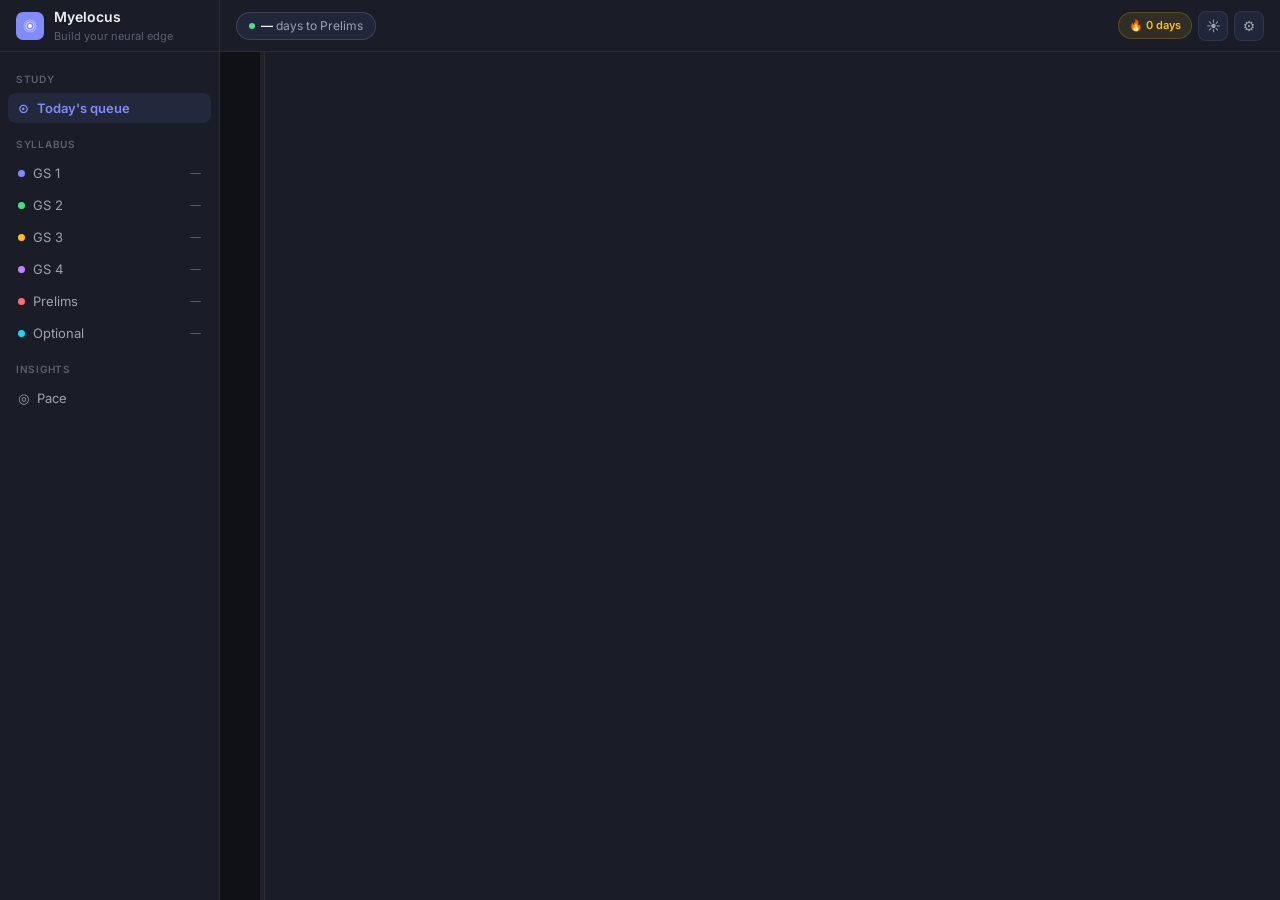
==== index.html @ 04a68c87 "6th fix" ====
<!DOCTYPE html>
<html lang="en" data-theme="dark" data-palette="cool">
<head>
<meta charset="UTF-8">
<meta name="viewport" content="width=device-width, initial-scale=1.0">
<meta name="theme-color" content="#0f1117">
<meta name="apple-mobile-web-app-capable" content="yes">
<meta name="apple-mobile-web-app-title" content="Myelocus">
<title>Myelocus</title>
<link rel="manifest" href="manifest.json">
<link rel="stylesheet" href="styles.css">
</head>
<body>
<div class="shell">

  <!-- HEADER -->
  <header class="header">
    <div class="logo">
      <div class="logo-mark">
        <svg viewBox="0 0 14 14" fill="none" xmlns="http://www.w3.org/2000/svg">
          <circle cx="7" cy="7" r="6" stroke="white" stroke-width="1.2" opacity=".3"/>
          <circle cx="7" cy="7" r="4" stroke="white" stroke-width="1.2" opacity=".6"/>
          <circle cx="7" cy="7" r="2" fill="white"/>
        </svg>
      </div>
      <div>
        <div class="logo-text">Myelocus</div>
        <div class="logo-sub">Build your neural edge</div>
      </div>
    </div>
    <div class="header-center">
      <div class="countdown-chip">
        <div class="pace-dot on-track" id="pace-dot"></div>
        <span id="cdown-text"><strong>—</strong> days to Prelims</span>
      </div>
    </div>
    <div class="header-right">
      <div class="streak-chip" id="streak-chip">🔥 0 days</div>
      <button class="hbtn" onclick="UI.toggleTheme()" id="theme-icon" title="Toggle theme">☀</button>
      <button class="hbtn" onclick="UI.go('settings')" title="Settings">⚙</button>
    </div>
  </header>

  <!-- SIDEBAR -->
  <nav class="sidebar">
    <div class="nav-section">Study</div>
    <button class="nav-item active" id="nav-today" onclick="UI.go('today')">
      <span>⊙</span> Today's queue
      <span class="nav-badge" id="nav-due-badge" style="display:none"></span>
    </button>

    <div class="nav-section">Syllabus</div>
    <button class="nav-item" id="nav-gs1" onclick="UI.goPaper('gs1')">
      <span class="nav-dot" style="background:#818cf8"></span>GS 1<span class="nav-pct" id="np-gs1">—</span>
    </button>
    <button class="nav-item" id="nav-gs2" onclick="UI.goPaper('gs2')">
      <span class="nav-dot" style="background:#4ade80"></span>GS 2<span class="nav-pct" id="np-gs2">—</span>
    </button>
    <button class="nav-item" id="nav-gs3" onclick="UI.goPaper('gs3')">
      <span class="nav-dot" style="background:#fbbf24"></span>GS 3<span class="nav-pct" id="np-gs3">—</span>
    </button>
    <button class="nav-item" id="nav-gs4" onclick="UI.goPaper('gs4')">
      <span class="nav-dot" style="background:#c084fc"></span>GS 4<span class="nav-pct" id="np-gs4">—</span>
    </button>
    <button class="nav-item" id="nav-prelims" onclick="UI.goPaper('prelims')">
      <span class="nav-dot" style="background:#f87171"></span>Prelims<span class="nav-pct" id="np-prelims">—</span>
    </button>
    <button class="nav-item" id="nav-optional" onclick="UI.goPaper('optional')">
      <span class="nav-dot" style="background:#22d3ee"></span>Optional<span class="nav-pct" id="np-optional">—</span>
    </button>

    <div class="nav-section">Insights</div>
    <button class="nav-item" id="nav-pace" onclick="UI.go('pace')">
      <span>◎</span> Pace
    </button>
  </nav>

  <!-- MAIN — split pane for today + syllabus -->
  <div class="main-area" id="main-area">
    <!-- LEFT PANE -->
    <div class="left-pane" id="left-pane">
      <!-- Today -->
      <div class="page active" id="page-today">
        <div id="today-left"></div>
      </div>
      <!-- Syllabus -->
      <div class="page" id="page-syllabus">
        <div id="syllabus-left"></div>
      </div>
    </div>

    <!-- DIVIDER -->
    <div class="divider" id="divider"></div>

    <!-- RIGHT PANE -->
    <div class="right-pane" id="right-pane">
      <!-- Today right side -->
      <div class="page active" id="rpane-today">
        <div id="today-right"></div>
      </div>
      <!-- Chunk detail -->
      <div class="page" id="rpane-syllabus">
        <div id="chunk-detail"></div>
      </div>
    </div>
  </div>

  <!-- PACE — full width -->
  <div class="page-full" id="page-pace">
    <div id="c-pace"></div>
  </div>

  <!-- SETTINGS — full width -->
  <div class="page-full" id="page-settings">
    <div id="c-settings"></div>
  </div>

</div><!-- .shell -->

<!-- Mobile bottom nav -->
<nav class="bnav">
  <button class="bni active" id="bnav-today" onclick="UI.go('today')"><span class="bnic">⊙</span><span>Today</span></button>
  <button class="bni" id="bnav-syllabus" onclick="UI.goPaper('gs1')"><span class="bnic">⊞</span><span>Syllabus</span></button>
  <button class="bni" id="bnav-pace" onclick="UI.go('pace')"><span class="bnic">◎</span><span>Pace</span></button>
  <button class="bni" id="bnav-settings" onclick="UI.go('settings')"><span class="bnic">⚙</span><span>Settings</span></button>
</nav>

<div class="toast" id="toast"></div>

<script src="syllabus.js"></script>
<script src="engine.js"></script>
<script>

// ── UI CONTROLLER ─────────────────────────────────────────────────────────────
const UI = {
  currentPage: 'today',
  currentPaper: 'gs1',
  currentYear: 2027,
  selectedChunkId: null,
  expanded: {}, // tracks open subjects and bullets
  panelSplit: 55,

  init() {
    DB.load();
    this.currentYear = DB.settings.targetYear || 2027;
    this.applyTheme();
    this.initSplitPane();
    if (!Queue.restore()) Queue.build(DB.settings.dailyTarget || 6);
    this.updateHeader();
    this.updateNavPcts();
    this.renderToday();
    if ('serviceWorker' in navigator) navigator.serviceWorker.register('sw.js').catch(()=>{});
  },

  applyTheme() {
    const th = DB.settings.theme || 'dark';
    const pa = DB.settings.palette || 'cool';
    document.documentElement.setAttribute('data-theme', th);
    document.documentElement.setAttribute('data-palette', pa);
    document.getElementById('theme-icon').textContent = th === 'dark' ? '☀' : '☾';
  },

  // ── SPLIT PANE ──────────────────────────────────────────────────────────────
  initSplitPane() {
    const saved = localStorage.getItem('myelocus_split');
    this.panelSplit = saved ? parseFloat(saved) : 55;
    this.applySplit();
    const divider = document.getElementById('divider');
    if (!divider) return;
    let dragging = false, startX = 0;
    divider.addEventListener('mousedown', e => {
      dragging = true; startX = e.clientX;
      divider.classList.add('dragging');
      document.body.style.cursor = 'col-resize';
      document.body.style.userSelect = 'none';
    });
    document.addEventListener('mousemove', e => {
      if (!dragging) return;
      const ma = document.getElementById('main-area');
      if (!ma) return;
      const rect = ma.getBoundingClientRect();
      this.panelSplit = Math.max(25, Math.min(75, ((e.clientX - rect.left) / rect.width) * 100));
      this.applySplit();
    });
    document.addEventListener('mouseup', () => {
      if (!dragging) return;
      dragging = false;
      divider.classList.remove('dragging');
      document.body.style.cursor = '';
      document.body.style.userSelect = '';
      localStorage.setItem('myelocus_split', this.panelSplit);
    });
  },

  applySplit() {
    const lp = document.getElementById('left-pane');
    if (lp) lp.style.width = this.panelSplit + '%';
  },

  // ── NAVIGATION ──────────────────────────────────────────────────────────────
  go(page) {
    // Hide all
    document.querySelectorAll('.page,.page-full').forEach(p => p.classList.remove('active'));
    document.querySelectorAll('.nav-item,.bni').forEach(n => n.classList.remove('active'));
    const ma = document.getElementById('main-area');

    if (page === 'pace' || page === 'settings') {
      if (ma) ma.style.display = 'none';
      document.getElementById(`page-${page}`)?.classList.add('active');
    } else {
      if (ma) ma.style.display = 'flex';
      document.getElementById(`page-${page}`)?.classList.add('active');
      document.getElementById(`rpane-${page}`)?.classList.add('active');
    }

    document.getElementById(`nav-${page}`)?.classList.add('active');
    document.getElementById(`bnav-${page}`)?.classList.add('active');
    this.currentPage = page;

    if (page === 'today') this.renderToday();
    else if (page === 'pace') this.renderPace();
    else if (page === 'settings') this.renderSettings();
  },

  goPaper(paperId) {
    this.currentPaper = paperId;
    this.selectedChunkId = null;
    document.querySelectorAll('.page,.page-full').forEach(p => p.classList.remove('active'));
    document.querySelectorAll('.nav-item,.bni').forEach(n => n.classList.remove('active'));
    const ma = document.getElementById('main-area');
    if (ma) ma.style.display = 'flex';
    document.getElementById('page-syllabus')?.classList.add('active');
    document.getElementById('rpane-syllabus')?.classList.add('active');
    document.getElementById(`nav-${paperId}`)?.classList.add('active');
    document.getElementById('bnav-syllabus')?.classList.add('active');
    this.currentPage = 'syllabus';
    this.renderSyllabus();
    this.renderChunkDetail(null);
  },

  updateHeader() {
    const year = this.currentYear;
    const pace = Plan.pace(year);
    const streak = DB.settings.streak || 0;
    document.getElementById('cdown-text').innerHTML = `<strong>${pace.days}</strong> days to Prelims ${year}`;
    document.getElementById('pace-dot').className = `pace-dot ${pace.status}`;
    document.getElementById('streak-chip').textContent = `🔥 ${streak} day${streak !== 1 ? 's' : ''}`;
    const stats = Analytics.globalStats();
    const badge = document.getElementById('nav-due-badge');
    if (badge) { badge.textContent = stats.due; badge.style.display = stats.due > 0 ? '' : 'none'; }
  },

  updateNavPcts() {
    PAPER_ORDER.forEach(p => {
      const el = document.getElementById(`np-${p}`);
      if (!el) return;
      const stats = Analytics.paperStats(p);
      el.textContent = stats.total > 0 ? stats.cov + '%' : '—';
    });
  },

  toggleTheme() {
    DB.settings.theme = DB.settings.theme === 'dark' ? 'light' : 'dark';
    DB.save(); this.applyTheme();
  },

  toast(msg) {
    const t = document.getElementById('toast');
    t.textContent = msg; t.classList.add('show');
    setTimeout(() => t.classList.remove('show'), 2000);
  },

  // ── TODAY ────────────────────────────────────────────────────────────────────
  renderToday() {
    const target = DB.settings.dailyTarget || 6;
    const total = Queue.current.length;
    const done = Queue.doneCount();
    const pct = total > 0 ? Math.round(done / total * 100) : 0;
    const circ = 2 * Math.PI * 18;
    const offset = circ - (pct / 100) * circ;
    const phase = Plan.currentPhase(this.currentYear);
    const pace = Plan.pace(this.currentYear);
    const wd = Plan.weekDone();
    const stats = Analytics.globalStats();
    const SC = ['','#f87171','#fbbf24','#3b82f6','#4ade80'];
    const SL = ['','Again','Hard','Good','Easy'];

    let qH = '';
    if (total === 0) {
      const hasChunks = DB.getAllChunks().length > 0;
      qH = `<div style="text-align:center;padding:40px 20px;color:var(--text3)">
        <div style="font-size:28px;margin-bottom:10px">◎</div>
        <div class="t-section" style="margin-bottom:6px">${hasChunks ? 'No chunks due today' : 'Your syllabus is empty'}</div>
        <div class="t-meta">${hasChunks ? 'SRS schedule is clear. Browse the syllabus to study new chunks.' : 'Go to GS 1, GS 2, etc. in the sidebar and add your UPSC bullets and chunks.'}</div>
      </div>`;
    } else {
      if (done >= total) {
        qH += `<div class="done-scr">
          <div class="done-icon">◎</div>
          <div class="done-t">Session complete</div>
          <div class="done-s">All ${done} chunks done. The pathways strengthen.</div>
          <div class="done-stats">
            <div class="ds"><div class="dsv" style="color:var(--accent)">${done}</div><div class="dsl">Today</div></div>
            <div class="ds"><div class="dsv" style="color:var(--c-amber)">🔥${DB.settings.streak||0}</div><div class="dsl">Streak</div></div>
            <div class="ds"><div class="dsv" style="color:var(--c-green)">${stats.strong}</div><div class="dsl">Strong</div></div>
          </div>
          <button class="btn btn-ghost" onclick="Queue.build(${target});UI.renderToday();">Load more</button>
        </div>`;
      }

      Queue.current.forEach((item, idx) => {
        const st = Queue.cardStates[idx] || { done:false, score:null, open:false };
        const rec = DB.getRecord(item.chunk.id) || {};
        const isNew = SRS.isNew(DB.getRecord(item.chunk.id)) && !st.done;
        const paper = PAPERS[item.paperId];
        const g2c = SRS.gapClass(rec.gap2Remaining);
        const g3c = SRS.gapClass(rec.gap3Remaining);
        const bstyle = st.done ? 'done' : st.open ? 'open' : '';

        qH += `<div class="qcard ${bstyle}">
          <div class="qcard-head" onclick="UI.toggleCard(${idx})">
            <div class="qnum" style="${st.done?'background:var(--c-green-bg);color:var(--c-green)':st.open?'background:var(--accent-bg);color:var(--accent)':''}">${st.done?'✓':idx+1}</div>
            <div class="qchunk">${item.chunk.name}</div>
            <div class="gap-dots">
              <div class="gdot ${rec.gap1Done?'done':''}" title="First exposure"></div>
              <div class="gdot ${g2c}" title="PYQ seen"></div>
              <div class="gdot ${g3c}" title="PYQ attempted"></div>
            </div>
            <span class="qpaper-badge" style="background:${paper.color}20;color:${paper.color}">${paper.label}</span>
            ${st.done && st.score ? `<span class="qscore-badge" style="color:${SC[st.score]}">${SL[st.score]}</span>` : `<span class="qtype-badge">${isNew?'New':'Review'}</span>`}
            <span class="qarr">${st.open?'▴':'▾'}</span>
          </div>
          ${st.open ? `<div class="qbody">
            ${isNew ? `<div class="study-prompt">
              <div class="study-msg">First time seeing this chunk. Go study it — coaching notes, NCERT, or any source. Come back when done.</div>
              <button class="study-btn" onclick="UI.markStudied(${idx})">✓ Done — I have studied this</button>
              <div style="margin-top:10px;padding-top:10px;border-top:1px solid var(--border)">
                <div style="font-size:11px;color:var(--text3);margin-bottom:6px">Already studied this before? Set your existing progress:</div>
                <div style="display:flex;align-items:center;gap:6px;flex-wrap:wrap">
                  <select class="field" id="seed-conf-${idx}" style="flex:1;min-width:120px;padding:4px 8px;font-size:11px">
                    <option value="1">Again — very unclear</option>
                    <option value="2">Hard — partially clear</option>
                    <option value="3" selected>Good — mostly clear</option>
                    <option value="4">Easy — fully clear</option>
                  </select>
                  <button class="btn btn-ghost btn-sm" onclick="UI.seedFromQueue(${idx})">Seed existing</button>
                </div>
              </div>
            </div>` : `<div class="recall-section">
              <div class="recall-label">Attempt recall without notes — how well did you remember?</div>
              <div class="recall-btns">
                <button class="rbtn ag ${st.score===1?'sel':''}" onclick="UI.rateCard(${idx},1)">Again<span class="rsub">Blank</span></button>
                <button class="rbtn hd ${st.score===2?'sel':''}" onclick="UI.rateCard(${idx},2)">Hard<span class="rsub">Gaps</span></button>
                <button class="rbtn gd ${st.score===3?'sel':''}" onclick="UI.rateCard(${idx},3)">Good<span class="rsub">Effort</span></button>
                <button class="rbtn ez ${st.score===4?'sel':''}" onclick="UI.rateCard(${idx},4)">Easy<span class="rsub">Instant</span></button>
              </div>
            </div>`}
            <div class="activity-section">
              <div class="activity-label">Log today's activity on this chunk</div>
              <div class="activity-rows">
                ${[['lecture','Lecture'],['ncert','NCERT'],['pyq-seen','PYQ seen'],['pyq-attempted','PYQ attempted'],['reference','Reference/Internet']].map(([key,label]) => `
                <div class="activity-row">
                  <label class="activity-check">
                    <input type="checkbox" id="act-${idx}-${key}" onchange="UI.toggleMins(${idx},'${key}')">
                    <span class="alabel">${label}</span>
                  </label>
                  <div class="activity-mins" id="amins-${idx}-${key}" style="display:none">
                    <input class="mins-input" type="number" id="mins-${idx}-${key}" min="1" max="300" placeholder="0">
                    <span class="mins-label">min</span>
                  </div>
                </div>`).join('')}
              </div>
              <div class="card-actions">
                <button class="btn btn-primary btn-sm" onclick="UI.saveActivity(${idx})">Save activity</button>
                <button class="btn btn-ghost btn-sm" onclick="UI.openDetail('${item.chunk.id}')">Full detail →</button>
              </div>
            </div>
          </div>` : ''}
        </div>`;
      });
    }

    // Left pane
    document.getElementById('today-left').innerHTML = `
    <div style="display:flex;align-items:baseline;gap:10px;margin-bottom:16px">
      <div class="t-page">Today</div>
      <div class="t-meta">${new Date().toLocaleDateString('en-IN',{weekday:'long',day:'numeric',month:'long'})}</div>
    </div>
    <div class="session-ring-wrap">
      <svg width="44" height="44" viewBox="0 0 44 44">
        <circle cx="22" cy="22" r="18" fill="none" stroke="var(--bg3)" stroke-width="4"/>
        <circle cx="22" cy="22" r="18" fill="none" stroke="var(--accent)" stroke-width="4"
          stroke-dasharray="${circ.toFixed(1)}" stroke-dashoffset="${offset.toFixed(1)}"
          stroke-linecap="round" transform="rotate(-90 22 22)"
          style="transition:stroke-dashoffset 0.5s ease"/>
      </svg>
      <div class="ring-info"><h3>${done} / ${total} done</h3><p>Interleaved · target ${target}</p></div>
      <button class="btn btn-ghost btn-sm" style="margin-left:auto" onclick="Queue.build(${target});UI.renderToday();">↺ Refresh</button>
    </div>
    ${qH}`;

    // Right pane
    document.getElementById('today-right').innerHTML = `<div class="today-side">
      <div class="scard">
        <div class="scard-t">Current phase</div>
        <div class="t-section" style="margin-bottom:4px">${phase?.name||'—'}</div>
        <div style="font-size:12px;color:var(--text2);line-height:1.5">${phase?.note||''}</div>
      </div>
      <div class="scard">
        <div class="scard-t">This week</div>
        <div style="display:flex;justify-content:space-between;align-items:baseline;margin-bottom:8px">
          <span style="font-size:18px;font-weight:600">${wd}</span>
          <span class="t-meta">target: ${phase?.weekly||6}</span>
        </div>
        <div class="btrack"><div class="bfill" style="width:${Math.min(100,Math.round(wd/Math.max(phase?.weekly||6,1)*100))}%;background:var(--accent)"></div></div>
      </div>
      <div class="scard">
        <div class="scard-t">Pace</div>
        <div class="pace-row"><span class="lbl">Days to exam</span><span class="val">${pace.days}</span></div>
        <div class="pace-row"><span class="lbl">Unseen chunks</span><span class="val">${pace.unseen}</span></div>
        <div class="pace-row"><span class="lbl">Status</span><span class="val ${pace.status}">${pace.status.replace('-',' ')}</span></div>
        <div class="t-meta" style="margin-top:6px;font-style:italic">${pace.msg}</div>
      </div>
      <div class="scard">
        <div class="scard-t">Queue breakdown</div>
        <div style="display:flex;gap:12px">
          <div style="text-align:center"><div style="font-size:18px;font-weight:600;color:var(--c-red)">${stats.overdue}</div><div class="t-meta">overdue</div></div>
          <div style="text-align:center"><div style="font-size:18px;font-weight:600;color:var(--c-amber)">${Math.max(0,stats.due-stats.overdue)}</div><div class="t-meta">due</div></div>
          <div style="text-align:center"><div style="font-size:18px;font-weight:600;color:var(--c-green)">${stats.strong}</div><div class="t-meta">strong</div></div>
          <div style="text-align:center"><div style="font-size:18px;font-weight:600;color:var(--text3)">${stats.unseen}</div><div class="t-meta">unseen</div></div>
        </div>
      </div>
    </div>`;
  },

  toggleCard(idx) { Queue.toggleCard(idx); this.renderToday(); },
  markStudied(idx) { Queue.markStudied(idx); this.updateHeader(); this.updateNavPcts(); this.renderToday(); this.toast('Studied ✓'); },
  rateCard(idx, score) { Queue.rateCard(idx, score); this.updateHeader(); this.updateNavPcts(); this.renderToday(); const L=['','Again — tomorrow','Hard — short interval','Good — interval grows','Easy — accelerated']; this.toast(L[score]); },
  toggleMins(idx, key) { const cb=document.getElementById(`act-${idx}-${key}`); const mw=document.getElementById(`amins-${idx}-${key}`); if(mw) mw.style.display=cb?.checked?'flex':'none'; },
  saveActivity(idx) {
    const acts=[];
    ['lecture','ncert','pyq-seen','pyq-attempted','reference'].forEach(key=>{ const cb=document.getElementById(`act-${idx}-${key}`); const mi=document.getElementById(`mins-${idx}-${key}`); if(cb?.checked&&mi?.value) acts.push({medium:key,mins:parseInt(mi.value)||0}); });
    if (!acts.length) { this.toast('Nothing to save'); return; }
    Queue.logActivity(idx, acts);
    this.updateHeader(); this.renderToday();
    this.toast(`${acts.reduce((s,a)=>s+a.mins,0)} mins logged ✓`);
  },

  // ── SYLLABUS ─────────────────────────────────────────────────────────────────
  renderSyllabus() {
    const paperId = this.currentPaper;
    const paper = PAPERS[paperId];
    const pStats = Analytics.paperStats(paperId);

    let h = `
    <div style="display:flex;align-items:baseline;gap:10px;margin-bottom:12px">
      <div class="t-page">${paper.label}</div>
      <div class="t-meta">${paper.full}</div>
    </div>
    <div class="paper-tabs">
      ${PAPER_ORDER.map(p => `<button class="ptab ${p===paperId?'active':''}" style="${p===paperId?'background:'+PAPERS[p].color+';border-color:'+PAPERS[p].color:''}" onclick="UI.goPaper('${p}')">${PAPERS[p].label}</button>`).join('')}
    </div>
    <div class="t-meta" style="margin-bottom:12px">
      ○ ◑ ● = first exposure / PYQ seen / PYQ attempted &nbsp;·&nbsp; Click chunk to open detail on right
    </div>`;

    paper.subjects.forEach(subj => {
      const sStats = Analytics.subjectStats(paperId, subj.id);
      const coaching = DB.getCoaching(paperId, subj.id);
      const cpct = coaching.total > 0 ? Math.round(coaching.completed/coaching.total*100) : 0;
      const subKey = `s-${paperId}-${subj.id}`;
      const isOpen = !!this.expanded[subKey];
      const bullets = DB.getBullets(paperId, subj.id);

      h += `<div class="subject-block">
        <div class="subject-hdr" onclick="UI.selectSubject('${paperId}','${subj.id}');UI.toggleKey('${subKey}',true)">
          <span class="subject-name">${subj.name}</span>
          <div class="subject-meta">
            ${sStats.total > 0 ? `<div class="btrack" style="width:56px"><div class="bfill" style="width:${sStats.cov}%;background:${paper.color}"></div></div>
            <span class="subject-pct" style="color:${paper.color}">${sStats.cov}%</span>` : '<span class="t-meta">no chunks yet</span>'}
            <span class="subject-arr">${isOpen?'▴':'▾'}</span>
          </div>
        </div>

        ${isOpen ? `
        <!-- Coaching row -->
        <div class="coaching-row">
          <span class="coaching-label">🎓 Coaching</span>
          <div class="coaching-inputs">
            <input class="cinp cinp-wide" type="text" placeholder="Academy name" value="${coaching.academy||''}"
              onchange="UI.saveCoaching('${paperId}','${subj.id}',this,'academy')">
            <input class="cinp cinp-num" type="number" min="0" placeholder="Total" value="${coaching.total||''}"
              onchange="UI.saveCoaching('${paperId}','${subj.id}',this,'total')">
            <span class="t-meta">/</span>
            <input class="cinp cinp-num" type="number" min="0" placeholder="Done" value="${coaching.completed||''}"
              onchange="UI.saveCoaching('${paperId}','${subj.id}',this,'completed')">
            ${coaching.total > 0 ? `<span class="coaching-pct">${cpct}%</span>` : ''}
          </div>
        </div>

        <!-- Bullets -->
        ${bullets.map(bullet => {
          const bulKey = `b-${bullet.id}`;
          const isBulOpen = !!this.expanded[bulKey];
          const covCount = bullet.chunks.filter(c => DB.getRecord(c.id)?.firstStudied).length;

          return `<div class="bullet-block">
            <div class="bullet-hdr" onclick="UI.toggleKey('${bulKey}',false)">
              <div style="flex:1;min-width:0">
                <div style="font-size:12px;font-weight:600;color:var(--text);margin-bottom:2px"
                  contenteditable="true" spellcheck="false"
                  onblur="UI.saveBulletLabel('${paperId}','${subj.id}','${bullet.id}',this.textContent.trim())"
                  onclick="event.stopPropagation()"
                  title="Click to edit label">${bullet.label}</div>
                <div class="bullet-official">${bullet.official}</div>
              </div>
              <div style="display:flex;align-items:center;gap:8px;flex-shrink:0">
                ${bullet.chunks.length > 0 ? `<span class="t-meta">${covCount}/${bullet.chunks.length}</span>` : ''}
                <button class="btn btn-ghost btn-sm" onclick="event.stopPropagation();UI.deleteBullet('${paperId}','${subj.id}','${bullet.id}')" style="padding:2px 6px;font-size:10px;color:var(--c-red);border-color:var(--c-red)">✕</button>
                <span class="bullet-arr">${isBulOpen?'▴':'▾'}</span>
              </div>
            </div>

            ${isBulOpen ? `
            ${bullet.chunks.map(chunk => {
              const rec = DB.getRecord(chunk.id) || {};
              const str = SRS.strength(rec);
              const isSel = this.selectedChunkId === chunk.id;
              let sc = 'unseen';
              if (rec.firstStudied) {
                if (rec.nextReview && rec.nextReview < todayStr()) sc = 'due';
                else if ((rec.repetitions||0) < 2) sc = 'studying';
                else if ((rec.lastScore||0) <= 2) sc = 'fragile';
                else sc = 'strong';
              }
              return `<div class="chunk-row ${isSel?'selected':''}" onclick="UI.selectChunk('${chunk.id}')">
                <div class="chunk-status ${sc}"></div>
                <div class="chunk-name">${chunk.name}</div>
                <div class="gap-dots">
                  <div class="gdot ${rec.gap1Done?'done':''}" title="First exposure"></div>
                  <div class="gdot ${SRS.gapClass(rec.gap2Remaining)}" title="PYQ seen"></div>
                  <div class="gdot ${SRS.gapClass(rec.gap3Remaining)}" title="PYQ attempted"></div>
                </div>
                ${SRS.totalAllMins(rec)>0?`<span class="chunk-time">${fmtMins(SRS.totalAllMins(rec))}</span>`:''}
                <div class="str-mini"><div class="str-fill" style="width:${str}%;background:${paper.color}"></div></div>
                <button class="btn btn-ghost btn-sm" onclick="event.stopPropagation();UI.deleteChunk('${paperId}','${subj.id}','${bullet.id}','${chunk.id}')" style="padding:2px 5px;font-size:10px;color:var(--c-red);border-color:var(--c-red)">✕</button>
              </div>`;
            }).join('')}

            <!-- Add chunk -->
            <div class="add-chunk-row">
              <div class="add-chunk-form">
                <input class="field" type="text" id="ci-${bullet.id}" placeholder="Add chunk — e.g. Industrial Revolution" style="font-size:12px;padding:5px 8px"
                  onkeydown="if(event.key==='Enter'){UI.addChunk('${paperId}','${subj.id}','${bullet.id}');event.preventDefault()}">
                <button class="btn btn-ghost btn-sm" onclick="UI.addChunk('${paperId}','${subj.id}','${bullet.id}')">+ Add</button>
              </div>
            </div>` : ''}
          </div>`;
        }).join('')}

        <!-- Add bullet -->
        <div style="padding:8px 14px;border-top:1px solid var(--border)">
          <div style="display:flex;gap:6px">
            <input class="field" type="text" id="bi-${paperId}-${subj.id}" placeholder="Paste UPSC official bullet point here..." style="font-size:12px;padding:5px 8px"
              onkeydown="if(event.key==='Enter'){UI.addBullet('${paperId}','${subj.id}');event.preventDefault()}">
            <button class="btn btn-ghost btn-sm" onclick="UI.addBullet('${paperId}','${subj.id}')">+ Bullet</button>
          </div>
        </div>` : ''}
      </div>`;
    });

    document.getElementById('syllabus-left').innerHTML = h;
  },

  toggleKey(key, isSubject) {
    this.expanded[key] = !this.expanded[key];
    if (isSubject) this.renderSyllabus();
    else this.renderSyllabus();
  },

  saveBulletLabel(paperId, subjId, bulletId, label) {
    if (label) DB.updateBulletLabel(paperId, subjId, bulletId, label);
  },

  saveCoaching(paperId, subjId, el, field) {
    const c = DB.getCoaching(paperId, subjId);
    c[field] = field === 'academy' ? el.value : parseInt(el.value) || 0;
    DB.setCoaching(paperId, subjId, c);
  },

  addBullet(paperId, subjId) {
    const inp = document.getElementById(`bi-${paperId}-${subjId}`);
    const text = inp?.value?.trim();
    if (!text) { this.toast('Enter the official bullet text'); return; }
    DB.addBullet(paperId, subjId, text);
    inp.value = '';
    this.renderSyllabus();
    this.toast('Bullet added ✓');
  },

  deleteBullet(paperId, subjId, bulletId) {
    if (!confirm('Delete this bullet and all its chunks?')) return;
    DB.deleteBullet(paperId, subjId, bulletId);
    this.renderSyllabus();
    this.toast('Deleted');
  },

  addChunk(paperId, subjId, bulletId) {
    const inp = document.getElementById(`ci-${bulletId}`);
    const name = inp?.value?.trim();
    if (!name) { this.toast('Enter chunk name'); return; }
    const chunk = DB.addChunk(paperId, subjId, bulletId, name);
    inp.value = '';
    this.renderSyllabus();
    this.toast('Chunk added ✓');
  },

  deleteChunk(paperId, subjId, bulletId, chunkId) {
    if (!confirm('Delete this chunk and all its progress?')) return;
    DB.deleteChunk(paperId, subjId, bulletId, chunkId);
    if (this.selectedChunkId === chunkId) { this.selectedChunkId = null; this.renderChunkDetail(null); }
    this.updateHeader(); this.updateNavPcts(); this.renderSyllabus();
    this.toast('Deleted');
  },

  selectSubject(paperId, subjId) {
    this.selectedChunkId = null;
    this.selectedSubject = { paperId, subjId };
    this.renderSubjectDetail(paperId, subjId);
  },

  renderSubjectDetail(paperId, subjId) {
    const el = document.getElementById('chunk-detail');
    if (!el) return;
    const paper = PAPERS[paperId];
    const subj = paper.subjects.find(s => s.id === subjId);
    if (!subj) return;
    const ss = Analytics.subjectStats(paperId, subjId);
    const ch = DB.getCoaching(paperId, subjId);
    const cpct = ch.total > 0 ? Math.round(ch.completed / ch.total * 100) : 0;
    const totalT = ss.total || 1;

    // Three bar widths
    const barG1 = Math.round(ss.gap1 / totalT * 100);
    const barG2 = Math.round(ss.gap2 / totalT * 100);
    const barG3 = Math.round(ss.gap3 / totalT * 100);

    el.innerHTML = `
    <div class="chunk-detail-paper" style="color:${paper.color}">${paper.label}</div>
    <div class="chunk-detail-name">${subj.name}</div>
    <div class="t-meta" style="margin-bottom:16px">${ss.total} chunks · ${ss.cov}% covered · ${fmtMins(ss.totalMins)} invested</div>

    ${ch.total > 0 ? `
    <div class="detail-section">
      <div class="detail-label">Coaching lectures</div>
      <div style="font-size:12px;color:var(--text2);margin-bottom:6px">${ch.academy||'Academy'} — ${ch.completed} of ${ch.total} done</div>
      <div class="btrack" style="height:8px;margin-bottom:4px">
        <div class="bfill" style="width:${cpct}%;background:${paper.color};height:100%"></div>
      </div>
      <div style="font-size:11px;color:${cpct>=80?'var(--c-green)':cpct>=50?'var(--c-amber)':'var(--c-red)'}">
        ${cpct}% complete
      </div>
    </div>` : `
    <div class="detail-section">
      <div class="detail-label">Coaching lectures</div>
      <div class="t-meta">No coaching data yet — add from the subject header</div>
    </div>`}

    <div class="detail-section">
      <div class="detail-label">Learning pipeline</div>

      <div style="margin-bottom:10px">
        <div style="display:flex;justify-content:space-between;font-size:11px;color:var(--text2);margin-bottom:4px">
          <span>First exposure</span>
          <span style="color:${barG1>=80?'var(--c-green)':barG1>=40?'var(--c-amber)':'var(--text3)'}">${ss.gap1}/${ss.total}</span>
        </div>
        <div class="btrack" style="height:8px">
          <div class="bfill" style="width:${barG1}%;background:${barG1>=80?'var(--c-green)':barG1>=40?'var(--c-amber)':'var(--c-red)'};height:100%"></div>
        </div>
      </div>

      <div style="margin-bottom:10px">
        <div style="display:flex;justify-content:space-between;font-size:11px;color:var(--text2);margin-bottom:4px">
          <span>PYQ seen</span>
          <span style="color:${barG2>=80?'var(--c-green)':barG2>=40?'var(--c-amber)':'var(--text3)'}">${ss.gap2}/${ss.total}</span>
        </div>
        <div class="btrack" style="height:8px">
          <div class="bfill" style="width:${barG2}%;background:${barG2>=80?'var(--c-green)':barG2>=40?'var(--c-amber)':'var(--c-red)'};height:100%"></div>
        </div>
      </div>

      <div style="margin-bottom:4px">
        <div style="display:flex;justify-content:space-between;font-size:11px;color:var(--text2);margin-bottom:4px">
          <span>PYQ attempted</span>
          <span style="color:${barG3>=80?'var(--c-green)':barG3>=40?'var(--c-amber)':'var(--text3)'}">${ss.gap3}/${ss.total}</span>
        </div>
        <div class="btrack" style="height:8px">
          <div class="bfill" style="width:${barG3}%;background:${barG3>=80?'var(--c-green)':barG3>=40?'var(--c-amber)':'var(--c-red)'};height:100%"></div>
        </div>
      </div>
      <div class="t-meta" style="margin-top:8px">The gap between these three bars is where your preparation risk lives.</div>
    </div>

    <div class="detail-section">
      <div class="detail-label">Coverage</div>
      <div style="display:flex;justify-content:space-between;font-size:11px;color:var(--text2);margin-bottom:4px">
        <span>Chunks studied</span>
        <span>${ss.studied}/${ss.total}</span>
      </div>
      <div class="btrack" style="height:8px">
        <div class="bfill" style="width:${ss.cov}%;background:${paper.color};height:100%"></div>
      </div>
    </div>`;
  },
    this.selectedChunkId = chunkId;
    this.renderChunkDetail(chunkId);
    this.renderSyllabus();
  },

  openDetail(chunkId) {
    this.selectedChunkId = chunkId;
    if (this.currentPage !== 'syllabus') {
      this.goPaper(this.currentPaper);
      setTimeout(() => { this.renderChunkDetail(chunkId); }, 50);
    } else {
      this.renderChunkDetail(chunkId);
    }
  },

  // ── CHUNK DETAIL ─────────────────────────────────────────────────────────────
  renderChunkDetail(chunkId) {
    const el = document.getElementById('chunk-detail');
    if (!el) return;

    if (!chunkId) {
      el.innerHTML = `<div class="right-pane-empty">
        <div class="icon">◎</div>
        <div class="t-section">No chunk selected</div>
        <div class="t-meta" style="margin-top:6px">Click any chunk in the syllabus to see its detail here</div>
      </div>`;
      return;
    }

    // Find chunk
    let foundChunk=null, foundBullet=null, foundPaper=null, foundPaperId=null;
    for (const paperId of PAPER_ORDER) {
      for (const subj of PAPERS[paperId].subjects) {
        for (const bullet of DB.getBullets(paperId, subj.id)) {
          const c = bullet.chunks.find(c => c.id === chunkId);
          if (c) { foundChunk=c; foundBullet=bullet; foundPaper=PAPERS[paperId]; foundPaperId=paperId; break; }
        }
        if (foundChunk) break;
      }
      if (foundChunk) break;
    }
    if (!foundChunk) { el.innerHTML='<div class="t-meta" style="padding:20px">Chunk not found</div>'; return; }

    const rec = DB.getRecord(chunkId) || SRS.newRecord();
    const totalM = SRS.totalMins(rec);
    const allMins = SRS.totalAllMins(rec);
    const g2c = SRS.gapClass(rec.gap2Remaining);
    const g3c = SRS.gapClass(rec.gap3Remaining);
    const recent = (rec.activityLog||[]).slice(-6).reverse();
    const ML = {lecture:'Lecture',ncert:'NCERT','pyq-seen':'PYQ seen','pyq-attempted':'PYQ attempted',reference:'Reference/Internet'};

    el.innerHTML = `
    <div class="chunk-detail-paper" style="color:${foundPaper.color}">${foundPaper.label}</div>
    <div class="chunk-detail-name">${foundChunk.name}</div>
    <div class="chunk-detail-official">${foundBullet.official}</div>

    <!-- Three gaps -->
    <div class="detail-section">
      <div class="detail-label">Learning pipeline</div>
      <div class="gaps-row">
        <div class="gap-item ${rec.gap1Done?'done':''}" onclick="UI.toggleGap1('${chunkId}')">
          <div class="gap-circle">${rec.gap1Done?'✓':''}</div>
          <div class="gap-title">First exposure</div>
          <div class="t-meta" style="margin-top:3px">${rec.gap1Done?'Done':'Not yet'}</div>
        </div>
        <div class="gap-item ${g2c}">
          <div class="gap-circle">${rec.gap2Remaining==='done'?'✓':rec.gap2Remaining==='little'?'◑':''}</div>
          <div class="gap-title">PYQ seen</div>
          <select class="pyq-remaining-select" style="margin-top:5px" onchange="UI.setGap2('${chunkId}',this.value)">
            <option value="all" ${(!rec.gap2Remaining||rec.gap2Remaining==='all')?'selected':''}>All left</option>
            <option value="most" ${rec.gap2Remaining==='most'?'selected':''}>Most left</option>
            <option value="some" ${rec.gap2Remaining==='some'?'selected':''}>Some left</option>
            <option value="little" ${rec.gap2Remaining==='little'?'selected':''}>A little left</option>
            <option value="done" ${rec.gap2Remaining==='done'?'selected':''}>Done ✓</option>
          </select>
        </div>
        <div class="gap-item ${g3c}">
          <div class="gap-circle">${rec.gap3Remaining==='done'?'✓':rec.gap3Remaining==='little'?'◑':''}</div>
          <div class="gap-title">PYQ attempted</div>
          <select class="pyq-remaining-select" style="margin-top:5px" onchange="UI.setGap3('${chunkId}',this.value)">
            <option value="all" ${(!rec.gap3Remaining||rec.gap3Remaining==='all')?'selected':''}>All left</option>
            <option value="most" ${rec.gap3Remaining==='most'?'selected':''}>Most left</option>
            <option value="some" ${rec.gap3Remaining==='some'?'selected':''}>Some left</option>
            <option value="little" ${rec.gap3Remaining==='little'?'selected':''}>A little left</option>
            <option value="done" ${rec.gap3Remaining==='done'?'selected':''}>Done ✓</option>
          </select>
        </div>
      </div>
    </div>

    <!-- Time invested -->
    <div class="detail-section">
      <div class="detail-label">Time invested — ${allMins > 0 ? fmtMins(allMins) + ' total' : 'nothing logged yet'}</div>
      ${allMins > 0 ? `<div class="time-summary">
        ${Object.entries(ML).map(([key,label])=>{ const m=totalM[key]||0; return m>0?`<div class="time-row"><span class="time-medium">${label}</span><span class="time-val">${fmtMins(m)}</span></div>`:''; }).join('')}
      </div>` : `<div class="t-meta">Log activity from Today's queue or use the form below.</div>`}
    </div>

    <!-- Quick log from detail -->
    <div class="detail-section">
      <div class="detail-label">Log activity now</div>
      <div class="activity-rows">
        ${Object.entries(ML).map(([key,label])=>`
        <div class="activity-row">
          <label class="activity-check">
            <input type="checkbox" id="dact-${key}" onchange="UI.toggleDetailMins('${key}')">
            <span class="alabel">${label}</span>
          </label>
          <div class="activity-mins" id="damins-${key}" style="display:none">
            <input class="mins-input" type="number" id="dmins-${key}" min="1" max="300" placeholder="0">
            <span class="mins-label">min</span>
          </div>
        </div>`).join('')}
      </div>
      <button class="btn btn-primary btn-sm" style="margin-top:8px" onclick="UI.saveDetailActivity('${chunkId}')">Save activity</button>
    </div>

    <!-- Recent activity -->
    ${recent.length > 0 ? `<div class="detail-section">
      <div class="detail-label">Recent activity</div>
      <div class="activity-hist">
        ${recent.map(e=>`<div class="hist-entry"><span class="hist-date">${e.date}</span><span class="hist-medium">${ML[e.medium]||e.medium}</span><span class="hist-mins">${fmtMins(e.mins)}</span></div>`).join('')}
      </div>
    </div>` : ''}

    <!-- SRS -->
    <div class="detail-section">
      <div class="detail-label">SRS history</div>
      <div class="srs-hist">
        ${rec.firstStudied?`First studied: ${fmtDate(rec.firstStudied)}<br>`:'<span style="color:var(--text3)">Not yet studied</span>'}
        ${rec.lastStudied?`Last studied: ${fmtDate(rec.lastStudied)}<br>`:''}
        ${rec.nextReview?`Next review: ${fmtDate(rec.nextReview)} (${rec.interval}d interval)<br>`:''}
        ${rec.repetitions?`Repetitions: ${rec.repetitions}<br>`:''}
        ${rec.lastScore?`Last recall: ${['','Again','Hard','Good','Easy'][rec.lastScore]}<br>`:''}
        ${rec.firstStudied?`Strength: ${SRS.strength(rec)}%`:''}
      </div>
    </div>

    <!-- Curious question -->
    <div class="detail-section">
      <div class="detail-label">Your curious question</div>
      <textarea class="field" id="cq-inp" rows="2" placeholder="Why does this matter? What if...? How does this connect to...?"
        onblur="UI.saveCQ('${chunkId}')">${rec.curiousQ||''}</textarea>
      ${rec.curiousQ?`<label style="display:flex;align-items:center;gap:6px;margin-top:6px;font-size:12px;cursor:pointer">
        <input type="checkbox" ${rec.curiousAnswered?'checked':''} onchange="UI.saveCQAnswered('${chunkId}',this.checked)" style="accent-color:var(--accent)">
        <span style="color:var(--text2)">Answered</span>
      </label>`:''}
    </div>

    <!-- Notes -->
    <div class="detail-section">
      <div class="detail-label">Notes</div>
      <textarea class="field" id="notes-inp" rows="4" placeholder="Key points, connections, sources, things to remember..."
        onblur="UI.saveNotes('${chunkId}')">${rec.notes||''}</textarea>
    </div>

    <!-- AI hooks -->
    <div class="detail-section">
      <div class="detail-label">AI features <span class="t-meta">(coming soon)</span></div>
      <div style="display:flex;flex-direction:column;gap:5px">
        ${['Explain this chunk for UPSC Mains','Generate 5 probable questions','Link to recent current affairs'].map(label=>`
        <button style="display:flex;align-items:center;gap:8px;padding:8px 12px;background:var(--bg3);border:1px dashed var(--border2);border-radius:var(--radius);font-size:12px;color:var(--text3);width:100%;cursor:not-allowed" disabled>
          ${label} <span style="margin-left:auto;font-size:10px;background:var(--bg4);padding:2px 5px;border-radius:4px">AI</span>
        </button>`).join('')}
      </div>
    </div>`;
  },

  toggleGap1(chunkId) {
    const rec = DB.getRecord(chunkId) || SRS.newRecord();
    rec.gap1Done = !rec.gap1Done;
    DB.setRecord(chunkId, rec);
    this.renderChunkDetail(chunkId);
    if (this.currentPage === 'syllabus') this.renderSyllabus();
    this.toast(rec.gap1Done ? 'Gap 1 closed ✓' : 'Gap 1 reopened');
  },
  setGap2(chunkId, val) {
    const rec=DB.getRecord(chunkId)||SRS.newRecord(); rec.gap2Remaining=val; DB.setRecord(chunkId,rec);
    if(this.currentPage==='syllabus') this.renderSyllabus();
    const L={'all':'PYQ seen — all left','most':'PYQ seen — most left','some':'PYQ seen — some left','little':'PYQ seen — a little left','done':'PYQ seen — done ✓'};
    this.toast(L[val]||'Saved');
  },
  setGap3(chunkId, val) {
    const rec=DB.getRecord(chunkId)||SRS.newRecord(); rec.gap3Remaining=val; DB.setRecord(chunkId,rec);
    if(this.currentPage==='syllabus') this.renderSyllabus();
    const L={'all':'PYQ attempted — all left','most':'PYQ attempted — most left','some':'PYQ attempted — some left','little':'PYQ attempted — a little left','done':'PYQ attempted — done ✓'};
    this.toast(L[val]||'Saved');
  },

  toggleDetailMins(key) { const cb=document.getElementById(`dact-${key}`); const mw=document.getElementById(`damins-${key}`); if(mw) mw.style.display=cb?.checked?'flex':'none'; },
  saveDetailActivity(chunkId) {
    const acts=[];
    ['lecture','ncert','pyq-seen','pyq-attempted','reference'].forEach(key=>{ const cb=document.getElementById(`dact-${key}`); const mi=document.getElementById(`dmins-${key}`); if(cb?.checked&&mi?.value) acts.push({medium:key,mins:parseInt(mi.value)||0}); });
    if (!acts.length) { this.toast('Nothing to save'); return; }
    const rec = DB.getRecord(chunkId)||SRS.newRecord();
    DB.setRecord(chunkId, SRS.logActivity(rec, acts));
    this.renderChunkDetail(chunkId);
    if (this.currentPage==='syllabus') this.renderSyllabus();
    this.updateHeader(); this.updateNavPcts();
    this.toast(`${acts.reduce((s,a)=>s+a.mins,0)} mins logged ✓`);
  },
  saveCQ(chunkId) { const rec=DB.getRecord(chunkId)||SRS.newRecord(); const val=document.getElementById('cq-inp')?.value||''; if(val!==rec.curiousQ){rec.curiousQ=val;DB.setRecord(chunkId,rec);this.toast('Question saved ✓');} },
  saveCQAnswered(chunkId,val) { const rec=DB.getRecord(chunkId)||SRS.newRecord(); rec.curiousAnswered=val; DB.setRecord(chunkId,rec); },
  saveNotes(chunkId) { const rec=DB.getRecord(chunkId)||SRS.newRecord(); const val=document.getElementById('notes-inp')?.value||''; if(val!==rec.notes){rec.notes=val;DB.setRecord(chunkId,rec);this.toast('Notes saved ✓');} },

  seedExisting(chunkId) {
    const conf = parseInt(document.getElementById('seed-conf')?.value || '3');
    const rec = DB.getRecord(chunkId) || SRS.newRecord();
    const updated = SRS.review({ ...rec, firstStudied: rec.firstStudied || todayStr(), gap1Done: true }, conf);
    DB.setRecord(chunkId, updated);
    this.updateHeader(); this.updateNavPcts();
    if (this.currentPage === 'syllabus') this.renderSyllabus();
    this.renderChunkDetail(chunkId);
    const L = ['','Again','Hard','Good','Easy'];
    this.toast(`Seeded as ${L[conf]} ✓`);
  },

  seedFromQueue(idx) {
    const item = this.queue[idx]; if (!item) return;
    const conf = parseInt(document.getElementById(`seed-conf-${idx}`)?.value || '3');
    const rec = DB.getRecord(item.chunk.id) || SRS.newRecord();
    const updated = SRS.review({ ...rec, firstStudied: rec.firstStudied || todayStr(), gap1Done: true }, conf);
    DB.setRecord(item.chunk.id, updated);
    Queue.cardStates[idx] = { done: true, score: conf, open: false };
    Queue.saveState();
    this.updateHeader(); this.updateNavPcts(); this.renderToday();
    const L = ['','Again','Hard','Good','Easy'];
    this.toast(`Seeded as ${L[conf]} ✓`);
  },

  // ── PACE ─────────────────────────────────────────────────────────────────────
  renderPace() {
    const year = this.currentYear;
    const pace = Plan.pace(year);
    const stats = Analytics.globalStats();
    const phase = Plan.currentPhase(year);

    // Honest sentence — the one thing this screen should say
    let sentence = '';
    if (stats.total === 0) {
      sentence = 'Add chunks to your syllabus to begin tracking your preparation.';
    } else {
      const covPct = Math.round(stats.studied / stats.total * 100);
      const g3Pct = Math.round(stats.gap3 / stats.total * 100);
      const weakestPaper = PAPER_ORDER.map(p => ({ p, ps: Analytics.paperStats(p) }))
        .filter(x => x.ps.total > 0)
        .sort((a,b) => a.ps.cov - b.ps.cov)[0];
      const wp = weakestPaper ? `Weakest paper: ${PAPERS[weakestPaper.p].label} at ${weakestPaper.ps.cov}% covered.` : '';
      if (pace.status === 'on-track') {
        sentence = `You have seen ${covPct}% of your syllabus and attempted PYQs for ${g3Pct}%. ${pace.buffer} buffer days remain. ${wp}`;
      } else if (pace.status === 'watch') {
        sentence = `${covPct}% of syllabus covered but only ${g3Pct}% PYQ attempted — the gap between reading and practising is where risk lives. ${wp}`;
      } else {
        sentence = `Behind schedule — ${pace.unseen} chunks unseen. At current pace, you need ${Math.ceil(pace.unseen / Math.max(pace.days,1))} chunks/day minimum. ${wp}`;
      }
    }

    // Three-bar pipeline per paper
    let pipeH = '';
    PAPER_ORDER.forEach(paperId => {
      const paper = PAPERS[paperId];
      const ps = Analytics.paperStats(paperId);
      if (ps.total === 0) return;
      const g1w = Math.round(ps.gap1/ps.total*100);
      const g2w = Math.round(ps.gap2/ps.total*100);
      const g3w = Math.round(ps.gap3/ps.total*100);
      pipeH += `
      <div style="margin-bottom:14px">
        <div style="display:flex;align-items:center;justify-content:space-between;margin-bottom:6px">
          <div style="display:flex;align-items:center;gap:6px">
            <div class="nav-dot" style="background:${paper.color}"></div>
            <span style="font-size:12px;font-weight:600;color:var(--text)">${paper.label}</span>
          </div>
          <span class="t-meta">${ps.studied}/${ps.total} chunks · ${fmtMins(ps.totalMins)}</span>
        </div>
        <div style="display:flex;flex-direction:column;gap:4px">
          <div style="display:flex;align-items:center;gap:8px">
            <span style="font-size:10px;color:var(--text3);width:88px;flex-shrink:0">First exposure</span>
            <div class="btrack" style="flex:1;height:7px"><div class="bfill" style="width:${g1w}%;background:${paper.color};height:100%"></div></div>
            <span style="font-size:10px;color:var(--text3);width:28px;text-align:right">${g1w}%</span>
          </div>
          <div style="display:flex;align-items:center;gap:8px">
            <span style="font-size:10px;color:var(--text3);width:88px;flex-shrink:0">PYQ seen</span>
            <div class="btrack" style="flex:1;height:7px"><div class="bfill" style="width:${g2w}%;background:var(--c-amber);height:100%"></div></div>
            <span style="font-size:10px;color:var(--text3);width:28px;text-align:right">${g2w}%</span>
          </div>
          <div style="display:flex;align-items:center;gap:8px">
            <span style="font-size:10px;color:var(--text3);width:88px;flex-shrink:0">PYQ attempted</span>
            <div class="btrack" style="flex:1;height:7px"><div class="bfill" style="width:${g3w}%;background:var(--c-green);height:100%"></div></div>
            <span style="font-size:10px;color:var(--text3);width:28px;text-align:right">${g3w}%</span>
          </div>
        </div>
      </div>`;
    });

    // Table with subject expansion
    let tableH = `<table class="pace-table">
      <thead><tr>
        <th>Paper</th><th>Coverage</th><th>Chunks</th>
        <th title="First exposure done">Gap 1</th>
        <th title="PYQ seen done">Gap 2</th>
        <th title="PYQ attempted done">Gap 3</th>
        <th>Lectures</th>
        <th>Time</th>
      </tr></thead><tbody>`;

    PAPER_ORDER.forEach(paperId => {
      const paper = PAPERS[paperId];
      const ps = Analytics.paperStats(paperId);
      const isExp = !!this.expanded[`pace-${paperId}`];
      tableH += `<tr onclick="UI.togglePacePaper('${paperId}')" class="${isExp?'expanded':''}">
        <td class="paper-name-cell"><div class="nav-dot" style="background:${paper.color}"></div>${paper.label}<span style="font-size:10px;color:var(--text3);margin-left:4px">${isExp?'▴':'▾'}</span></td>
        <td><div style="display:flex;align-items:center;gap:6px"><div class="btrack" style="width:44px"><div class="bfill" style="width:${ps.cov}%;background:${paper.color}"></div></div>${ps.cov}%</div></td>
        <td>${ps.studied}/${ps.total}</td>
        <td style="color:${ps.gap1>=ps.total&&ps.total>0?'var(--c-green)':'var(--text2)'}">${ps.gap1}/${ps.total}</td>
        <td style="color:${ps.gap2>=ps.total&&ps.total>0?'var(--c-green)':'var(--text2)'}">${ps.gap2}/${ps.total}</td>
        <td style="color:${ps.gap3>=ps.total&&ps.total>0?'var(--c-green)':'var(--text2)'}">${ps.gap3}/${ps.total}</td>
        <td>—</td>
        <td>${fmtMins(ps.totalMins)}</td>
      </tr>`;
      if (isExp) {
        PAPERS[paperId].subjects.forEach(subj => {
          const ss = Analytics.subjectStats(paperId, subj.id);
          const ch = DB.getCoaching(paperId, subj.id);
          const lectureStr = ch.total > 0 ? `${ch.completed}/${ch.total} (${Math.round(ch.completed/ch.total*100)}%)` : '—';
          const lectureColor = ch.total > 0 ? 'var(--c-green)' : 'var(--text3)';
          tableH += `<tr class="subj-expand-row">
            <td style="padding-left:24px;color:var(--text2)">↳ ${subj.name}</td>
            <td><div style="display:flex;align-items:center;gap:5px"><div class="btrack" style="width:36px"><div class="bfill" style="width:${ss.cov}%;background:${paper.color}"></div></div>${ss.cov}%</div></td>
            <td>${ss.studied}/${ss.total}</td>
            <td>${ss.gap1}/${ss.total}</td>
            <td>${ss.gap2}/${ss.total}</td>
            <td>${ss.gap3}/${ss.total}</td>
            <td style="color:${lectureColor}">🎓 ${lectureStr}</td>
            <td>${fmtMins(ss.totalMins)}</td>
          </tr>`;
        });
      }
    });
    tableH += '</tbody></table>';

    document.getElementById('c-pace').innerHTML = `
    <div style="display:flex;align-items:center;justify-content:space-between;margin-bottom:16px">
      <div class="t-page">Pace</div>
      <div class="year-toggle">
        <button class="ytbtn ${year===2027?'active':''}" onclick="UI.setYear(2027)">CSE 2027</button>
        <button class="ytbtn ${year===2028?'active':''}" onclick="UI.setYear(2028)">CSE 2028</button>
      </div>
    </div>

    <!-- Honest sentence -->
    <div style="background:var(--bg2);border:1px solid var(--accent-border);border-radius:var(--radius);padding:14px;margin-bottom:16px">
      <div style="font-size:13px;color:var(--text);line-height:1.6">${sentence}</div>
    </div>

    <!-- Three numbers -->
    <div class="pace-numbers" style="margin-bottom:16px">
      <div class="pnum"><div class="pnum-label">Days to Prelims</div><div class="pnum-val" style="color:var(--accent)">${pace.days}</div><div class="pnum-sub">Prelims ${year}</div></div>
      <div class="pnum"><div class="pnum-label">Status</div><div class="pnum-val" style="font-size:16px;color:var(--${pace.status==='on-track'?'c-green':pace.status==='watch'?'c-amber':'c-red'})">${pace.status.replace('-',' ')}</div><div class="pnum-sub">${pace.msg}</div></div>
      <div class="pnum"><div class="pnum-label">Daily target</div><div class="pnum-val">${pace.target}</div><div class="pnum-sub">chunks/day · ${pace.unseen} unseen</div></div>
    </div>

    <!-- Three-bar pipeline per paper -->
    <div style="background:var(--bg2);border:1px solid var(--border);border-radius:var(--radius);padding:16px;margin-bottom:16px">
      <div class="detail-label" style="margin-bottom:14px">Pipeline by paper — the gap between bars is your preparation risk</div>
      ${pipeH || '<div class="t-meta">No chunks added yet</div>'}
      <div style="display:flex;gap:16px;margin-top:10px;padding-top:10px;border-top:1px solid var(--border)">
        <div style="display:flex;align-items:center;gap:5px"><div style="width:10px;height:4px;border-radius:2px;background:var(--accent)"></div><span class="t-meta">First exposure</span></div>
        <div style="display:flex;align-items:center;gap:5px"><div style="width:10px;height:4px;border-radius:2px;background:var(--c-amber)"></div><span class="t-meta">PYQ seen</span></div>
        <div style="display:flex;align-items:center;gap:5px"><div style="width:10px;height:4px;border-radius:2px;background:var(--c-green)"></div><span class="t-meta">PYQ attempted</span></div>
      </div>
    </div>

    <!-- Pipeline health summary -->
    <div style="margin-bottom:14px">
      <div class="detail-label" style="margin-bottom:8px">Pipeline health</div>
      <div class="pipeline-row">
        <div class="pipe-item"><div class="pipe-val" style="color:var(--c-green)">${Math.min(stats.gap1,stats.gap2,stats.gap3)}</div><div class="pipe-label">All gaps closed</div></div>
        <div class="pipe-item"><div class="pipe-val" style="color:var(--c-amber)">${Math.max(0,stats.gap1-stats.gap2)}</div><div class="pipe-label">Exposure only</div></div>
        <div class="pipe-item"><div class="pipe-val" style="color:var(--c-red)">${stats.unseen}</div><div class="pipe-label">Untouched</div></div>
        <div class="pipe-item"><div class="pipe-val" style="color:var(--text2)">${fmtMins(stats.totalMins)}</div><div class="pipe-label">Total invested</div></div>
      </div>
    </div>

    <!-- Detailed table -->
    <div class="detail-label" style="margin-bottom:8px">Paper breakdown — click to expand subjects</div>
    ${tableH}`;
  },

  togglePacePaper(paperId) { this.expanded[`pace-${paperId}`]=!this.expanded[`pace-${paperId}`]; this.renderPace(); },
  setYear(year) { this.currentYear=year; DB.settings.targetYear=year; DB.save(); this.updateHeader(); if(this.currentPage==='pace') this.renderPace(); },

  // ── SETTINGS ─────────────────────────────────────────────────────────────────
  renderSettings() {
    const t = DB.settings.dailyTarget || 6;
    const th = DB.settings.theme || 'dark';
    const pa = DB.settings.palette || 'cool';
    document.getElementById('c-settings').innerHTML = `
    <div class="t-page" style="margin-bottom:16px">Settings</div>

    <div class="settings-section">
      <div class="settings-title">Appearance</div>
      <div class="theme-grid">
        <button class="theme-btn ${th==='dark'&&pa==='cool'?'active':''}" onclick="UI.setAppearance('dark','cool')">🌙 Dark · Cool</button>
        <button class="theme-btn ${th==='dark'&&pa==='warm'?'active':''}" onclick="UI.setAppearance('dark','warm')">🌙 Dark · Warm</button>
        <button class="theme-btn ${th==='light'&&pa==='cool'?'active':''}" onclick="UI.setAppearance('light','cool')">☀ Light · Cool</button>
        <button class="theme-btn ${th==='light'&&pa==='warm'?'active':''}" onclick="UI.setAppearance('light','warm')">☀ Light · Warm</button>
      </div>
    </div>

    <div class="settings-section">
      <div class="settings-title">Study</div>
      <div style="margin-bottom:12px">
        <div class="setting-label" style="margin-bottom:6px">Daily chunk target: <strong id="td-disp">${t}</strong></div>
        <input type="range" min="3" max="15" step="1" value="${t}" style="width:100%;accent-color:var(--accent)"
          oninput="document.getElementById('td-disp').textContent=this.value"
          onchange="DB.settings.dailyTarget=parseInt(this.value);DB.save();Queue.build(parseInt(this.value));UI.renderToday();">
        <div style="display:flex;justify-content:space-between" class="t-meta"><span>3</span><span>6</span><span>15</span></div>
      </div>
      <div style="display:flex;align-items:center;justify-content:space-between">
        <div class="setting-label">Exam year</div>
        <div class="year-toggle">
          <button class="ytbtn ${this.currentYear===2027?'active':''}" onclick="UI.setYear(2027)">2027</button>
          <button class="ytbtn ${this.currentYear===2028?'active':''}" onclick="UI.setYear(2028)">2028</button>
        </div>
      </div>
    </div>

    <div class="settings-section">
      <div class="settings-title">Data</div>
      <div style="display:flex;gap:8px;flex-wrap:wrap">
        <button class="btn btn-ghost" onclick="UI.exportData()">Export backup</button>
        <label class="btn btn-ghost" style="cursor:pointer">Import backup<input type="file" accept=".json" style="display:none" onchange="UI.importData(event)"></label>
        <button class="btn btn-danger" onclick="UI.resetAll()">Reset all</button>
      </div>
    </div>

    <div class="settings-section">
      <div class="settings-title">About</div>
      <div class="t-meta" style="line-height:1.8">
        Myelocus v4 · User-built UPSC syllabus · SM-2 SRS (4-point) · Three-gap pipeline ·
        Chunk-level activity logging · Resizable split pane · 4 theme combinations<br>
        <em>"The locus where myelin forms."</em>
      </div>
    </div>`;
  },

  setAppearance(theme, palette) { DB.settings.theme=theme; DB.settings.palette=palette; DB.save(); this.applyTheme(); this.renderSettings(); },
  exportData() { const b=new Blob([DB.export()],{type:'application/json'}); const a=document.createElement('a'); a.href=URL.createObjectURL(b); a.download=`myelocus_backup_${todayStr()}.json`; a.click(); },
  importData(e) { const f=e.target.files[0]; if(!f) return; const r=new FileReader(); r.onload=ev=>{ try{DB.import(ev.target.result);this.init();this.toast('Imported ✓');}catch{this.toast('Invalid file');} }; r.readAsText(f); },
  resetAll() { if(!confirm('Reset all progress?')) return; localStorage.removeItem('myelocus_v4'); localStorage.removeItem('myelocus_queue_v4'); DB.load(); Queue.build(6); this.init(); this.toast('Reset ✓'); }
};

// Boot
UI.init();
</script>
</body>
</html>
---- styles.css ----
@import url('https://fonts.googleapis.com/css2?family=Inter:wght@400;600&display=swap');

/* ── THEME SYSTEM ── 4 combinations: dark/light × cool/warm ── */
:root {
  /* Functional colours — never change between themes */
  --c-green:   #4ade80;
  --c-amber:   #fbbf24;
  --c-red:     #f87171;
  --c-cyan:    #22d3ee;
  --c-grey:    #6b7280;
  --c-green-bg: rgba(74,222,128,0.1);
  --c-amber-bg: rgba(251,191,36,0.1);
  --c-red-bg:   rgba(248,113,113,0.1);
  --c-cyan-bg:  rgba(34,211,238,0.1);

  /* Paper identity colours */
  --p-gs1: #818cf8;
  --p-gs2: #4ade80;
  --p-gs3: #fbbf24;
  --p-gs4: #c084fc;
  --p-pre: #f87171;
  --p-opt: #22d3ee;

  /* Layout */
  --sidebar-w: 220px;
  --header-h: 52px;
  --panel-split: 55%;
  --radius: 8px;
  --radius-lg: 12px;
  --transition-micro: 150ms ease-out;
  --transition-panel: 250ms ease-out;
}

/* ── DARK + COOL (default) ── */
[data-theme="dark"][data-palette="cool"] {
  --bg:      #0f1117;
  --bg2:     #1a1d27;
  --bg3:     #22263a;
  --bg4:     #2a2f45;
  --border:  rgba(255,255,255,0.07);
  --border2: rgba(255,255,255,0.13);
  --text:    #f0f0f0;
  --text2:   #9ca3af;
  --text3:   #5a6070;
  --accent:  #818cf8;
  --accent2: #a5b4fc;
  --accent-bg: rgba(129,140,248,0.1);
  --accent-border: rgba(129,140,248,0.25);
}

/* ── DARK + WARM ── */
[data-theme="dark"][data-palette="warm"] {
  --bg:      #0f1117;
  --bg2:     #1a1d27;
  --bg3:     #22263a;
  --bg4:     #2a2f45;
  --border:  rgba(255,255,255,0.07);
  --border2: rgba(255,255,255,0.13);
  --text:    #f0f0f0;
  --text2:   #9ca3af;
  --text3:   #5a6070;
  --accent:  #fbbf24;
  --accent2: #fde68a;
  --accent-bg: rgba(251,191,36,0.1);
  --accent-border: rgba(251,191,36,0.25);
}

/* ── LIGHT + COOL ── */
[data-theme="light"][data-palette="cool"] {
  --bg:      #f4f5f9;
  --bg2:     #ffffff;
  --bg3:     #eef0f6;
  --bg4:     #e4e7f0;
  --border:  rgba(0,0,0,0.07);
  --border2: rgba(0,0,0,0.13);
  --text:    #111827;
  --text2:   #4b5563;
  --text3:   #9ca3af;
  --accent:  #6366f1;
  --accent2: #4f46e5;
  --accent-bg: rgba(99,102,241,0.08);
  --accent-border: rgba(99,102,241,0.2);
}

/* ── LIGHT + WARM ── */
[data-theme="light"][data-palette="warm"] {
  --bg:      #faf9f6;
  --bg2:     #ffffff;
  --bg3:     #f5f0e8;
  --bg4:     #ede5d8;
  --border:  rgba(0,0,0,0.07);
  --border2: rgba(0,0,0,0.13);
  --text:    #1c1a16;
  --text2:   #4b4438;
  --text3:   #9c8f7d;
  --accent:  #d97706;
  --accent2: #b45309;
  --accent-bg: rgba(217,119,6,0.08);
  --accent-border: rgba(217,119,6,0.2);
}

/* ── RESET ── */
*,*::before,*::after { box-sizing: border-box; margin: 0; padding: 0; }
html { height: 100%; }
body {
  font-family: 'Inter', -apple-system, BlinkMacSystemFont, system-ui, sans-serif;
  background: var(--bg);
  color: var(--text);
  min-height: 100%;
  font-size: 13px;
  line-height: 1.5;
  -webkit-font-smoothing: antialiased;
}
button { font-family: inherit; cursor: pointer; }
input, textarea, select { font-family: inherit; }

/* ── SHELL ── */
.shell {
  display: grid;
  grid-template-columns: var(--sidebar-w) 1fr;
  grid-template-rows: var(--header-h) 1fr;
  height: 100vh;
  overflow: hidden;
}

/* ── HEADER ── */
.header {
  grid-column: 1 / -1;
  grid-row: 1;
  display: flex;
  align-items: center;
  justify-content: space-between;
  padding: 0 16px 0 0;
  background: var(--bg2);
  border-bottom: 1px solid var(--border);
  position: relative;
  z-index: 50;
}
.logo {
  display: flex;
  align-items: center;
  gap: 10px;
  padding: 0 16px;
  height: 100%;
  border-right: 1px solid var(--border);
  width: var(--sidebar-w);
  flex-shrink: 0;
}
.logo-mark {
  width: 28px; height: 28px;
  background: var(--accent);
  border-radius: 7px;
  display: flex; align-items: center; justify-content: center;
  flex-shrink: 0;
}
.logo-mark svg { width: 14px; height: 14px; }
.logo-text { font-size: 14px; font-weight: 600; color: var(--text); }
.logo-sub { font-size: 11px; color: var(--text3); margin-top: 1px; }
.header-center {
  flex: 1;
  display: flex;
  align-items: center;
  gap: 8px;
  padding: 0 16px;
}
.countdown-chip {
  display: flex;
  align-items: center;
  gap: 6px;
  background: var(--bg3);
  border: 1px solid var(--border2);
  border-radius: 999px;
  padding: 4px 12px;
  font-size: 12px;
  color: var(--text2);
}
.countdown-chip strong { color: var(--text); font-weight: 600; }
.pace-dot { width: 6px; height: 6px; border-radius: 50%; flex-shrink: 0; }
.pace-dot.on-track { background: var(--c-green); }
.pace-dot.watch    { background: var(--c-amber); }
.pace-dot.urgent   { background: var(--c-red); }
.pace-dot.critical { background: var(--c-red); }
.header-right { display: flex; align-items: center; gap: 6px; }
.streak-chip {
  background: var(--c-amber-bg);
  border: 1px solid rgba(251,191,36,0.2);
  border-radius: 999px;
  padding: 4px 10px;
  font-size: 11px;
  color: var(--c-amber);
  font-weight: 600;
}
.hbtn {
  width: 30px; height: 30px;
  background: var(--bg3);
  border: 1px solid var(--border);
  border-radius: var(--radius);
  display: flex; align-items: center; justify-content: center;
  color: var(--text2);
  font-size: 14px;
  transition: all var(--transition-micro);
}
.hbtn:hover { background: var(--bg4); color: var(--text); }

/* ── SIDEBAR ── */
.sidebar {
  grid-column: 1;
  grid-row: 2;
  background: var(--bg2);
  border-right: 1px solid var(--border);
  padding: 12px 8px;
  overflow-y: auto;
  display: flex;
  flex-direction: column;
  gap: 2px;
}
.nav-section {
  font-size: 10px;
  font-weight: 600;
  color: var(--text3);
  text-transform: uppercase;
  letter-spacing: 0.07em;
  padding: 8px 8px 4px;
  margin-top: 4px;
}
.nav-section:first-child { margin-top: 0; }
.nav-item {
  display: flex;
  align-items: center;
  gap: 8px;
  padding: 7px 10px;
  border-radius: var(--radius);
  background: none;
  border: none;
  color: var(--text2);
  font-size: 13px;
  font-weight: 400;
  width: 100%;
  text-align: left;
  transition: all var(--transition-micro);
  cursor: pointer;
  position: relative;
}
.nav-item:hover { background: var(--bg3); color: var(--text); }
.nav-item.active { background: var(--accent-bg); color: var(--accent); font-weight: 600; }
.nav-dot { width: 7px; height: 7px; border-radius: 50%; flex-shrink: 0; }
.nav-pct { margin-left: auto; font-size: 11px; color: var(--text3); }
.nav-item.active .nav-pct { color: var(--accent); }
.nav-badge {
  margin-left: auto;
  background: var(--c-red-bg);
  color: var(--c-red);
  border-radius: 999px;
  padding: 1px 6px;
  font-size: 10px;
  font-weight: 600;
}

/* ── MAIN AREA ── */
.main-area {
  grid-column: 2;
  grid-row: 2;
  display: flex;
  overflow: hidden;
  position: relative;
}

/* ── SPLIT PANE ── */
.left-pane {
  overflow-y: auto;
  padding: 20px 20px 20px 20px;
  flex-shrink: 0;
}
.divider {
  width: 4px;
  background: var(--border);
  cursor: col-resize;
  flex-shrink: 0;
  transition: background var(--transition-micro);
  position: relative;
  z-index: 10;
}
.divider:hover, .divider.dragging { background: var(--accent); }
.right-pane {
  flex: 1;
  overflow-y: auto;
  padding: 20px;
  background: var(--bg2);
  border-left: 1px solid var(--border);
  min-width: 0;
}
.right-pane-empty {
  display: flex;
  flex-direction: column;
  align-items: center;
  justify-content: center;
  height: 100%;
  color: var(--text3);
  text-align: center;
  gap: 8px;
}
.right-pane-empty .icon { font-size: 32px; margin-bottom: 8px; }

/* Pages */
.page { display: none; height: 100%; }
.page.active { display: block; }
.page-full { display: none; width: 100%; overflow-y: auto; padding: 20px 24px; }
.page-full.active { display: block; }

/* ── TYPOGRAPHY SCALE ── */
.t-page  { font-size: 18px; font-weight: 600; color: var(--text); }
.t-section { font-size: 13px; font-weight: 600; color: var(--text); }
.t-body   { font-size: 13px; font-weight: 400; color: var(--text); }
.t-meta   { font-size: 11px; font-weight: 400; color: var(--text3); }

/* ── BUTTONS ── */
.btn {
  display: inline-flex;
  align-items: center;
  gap: 5px;
  padding: 7px 14px;
  border-radius: var(--radius);
  font-size: 13px;
  font-weight: 600;
  border: none;
  cursor: pointer;
  transition: all var(--transition-micro);
}
.btn-primary { background: var(--accent); color: #fff; }
.btn-primary:hover { opacity: 0.9; }
.btn-ghost {
  background: var(--bg3);
  color: var(--text2);
  border: 1px solid var(--border2);
}
.btn-ghost:hover { color: var(--text); background: var(--bg4); }
.btn-sm { padding: 4px 10px; font-size: 11px; }
.btn-danger { background: var(--c-red-bg); color: var(--c-red); border: 1px solid rgba(248,113,113,0.2); }

/* ── FORM FIELDS ── */
.field {
  width: 100%;
  background: var(--bg3);
  border: 1px solid var(--border2);
  border-radius: var(--radius);
  padding: 7px 10px;
  font-size: 13px;
  color: var(--text);
  outline: none;
  transition: border-color var(--transition-micro);
}
.field:focus { border-color: var(--accent); }
textarea.field { resize: vertical; min-height: 64px; line-height: 1.5; }
select.field { cursor: pointer; }

/* ── TODAY SCREEN ── */
.session-ring-wrap {
  display: flex;
  align-items: center;
  gap: 12px;
  margin-bottom: 16px;
}
.ring-info h3 { font-size: 15px; font-weight: 600; }
.ring-info p  { font-size: 11px; color: var(--text3); margin-top: 2px; }

/* Queue cards */
.qcard {
  background: var(--bg2);
  border: 1px solid var(--border);
  border-radius: var(--radius-lg);
  margin-bottom: 8px;
  overflow: hidden;
  transition: border-color var(--transition-micro);
}
.qcard.done  { border-color: var(--c-green); opacity: 0.7; }
.qcard.open  { border-color: var(--accent); }
.qcard-head {
  display: flex;
  align-items: center;
  gap: 10px;
  padding: 11px 14px;
  cursor: pointer;
  user-select: none;
  transition: background var(--transition-micro);
}
.qcard-head:hover { background: var(--bg3); }
.qnum {
  width: 20px; height: 20px;
  border-radius: 50%;
  background: var(--bg3);
  display: flex; align-items: center; justify-content: center;
  font-size: 10px; font-weight: 600;
  color: var(--text3);
  flex-shrink: 0;
  transition: all var(--transition-micro);
}
.qcard.done  .qnum { background: var(--c-green-bg); color: var(--c-green); }
.qcard.open  .qnum { background: var(--accent-bg); color: var(--accent); }
.qchunk { flex: 1; font-size: 13px; font-weight: 400; color: var(--text); line-height: 1.4; }
.qpaper-badge {
  font-size: 10px; font-weight: 600;
  padding: 2px 7px;
  border-radius: 999px;
  flex-shrink: 0;
}
.qtype-badge { font-size: 10px; color: var(--text3); flex-shrink: 0; }
.qscore-badge { font-size: 11px; font-weight: 600; flex-shrink: 0; }
.qarr { color: var(--text3); font-size: 12px; flex-shrink: 0; }

/* Gap dots on queue card */
.gap-dots {
  display: flex;
  gap: 3px;
  flex-shrink: 0;
}
.gdot {
  width: 7px; height: 7px;
  border-radius: 50%;
  border: 1.5px solid var(--border2);
  flex-shrink: 0;
}
.gdot.done  { background: var(--c-green); border-color: var(--c-green); }
.gdot.partial { background: var(--c-amber); border-color: var(--c-amber); }

/* Card body */
.qbody { padding: 0 14px 14px; border-top: 1px solid var(--border); }

/* Section A — Recall */
.recall-section { padding: 10px 0 12px; }
.recall-label { font-size: 11px; color: var(--text3); margin-bottom: 8px; }
.recall-btns { display: grid; grid-template-columns: repeat(4,1fr); gap: 6px; }
.rbtn {
  padding: 8px 4px;
  border-radius: var(--radius);
  border: 1px solid var(--border2);
  background: var(--bg3);
  font-size: 12px; font-weight: 600;
  cursor: pointer;
  text-align: center;
  transition: all var(--transition-micro);
  display: flex; flex-direction: column; align-items: center; gap: 2px;
}
.rbtn .rsub { font-size: 10px; font-weight: 400; color: var(--text3); }
.rbtn:hover .rsub, .rbtn.sel .rsub { color: inherit; opacity: 0.8; }
.rbtn.ag:hover,.rbtn.ag.sel { background:var(--c-red-bg); border-color:var(--c-red); color:var(--c-red); }
.rbtn.hd:hover,.rbtn.hd.sel { background:var(--c-amber-bg); border-color:var(--c-amber); color:var(--c-amber); }
.rbtn.gd:hover,.rbtn.gd.sel { background:rgba(59,130,246,0.1); border-color:#3b82f6; color:#3b82f6; }
.rbtn.ez:hover,.rbtn.ez.sel { background:var(--c-green-bg); border-color:var(--c-green); color:var(--c-green); }

/* New chunk study prompt */
.study-prompt {
  padding: 10px 0 12px;
}
.study-msg {
  font-size: 12px; color: var(--text2);
  background: var(--bg3);
  border-radius: var(--radius);
  padding: 10px 12px;
  margin-bottom: 10px;
  line-height: 1.6;
}
.study-btn {
  width: 100%;
  padding: 10px;
  background: var(--accent);
  color: #fff;
  border: none;
  border-radius: var(--radius);
  font-size: 13px; font-weight: 600;
  cursor: pointer;
  transition: opacity var(--transition-micro);
}
.study-btn:hover { opacity: 0.9; }

/* Section B — Activity log */
.activity-section { border-top: 1px solid var(--border); padding-top: 10px; }
.activity-label { font-size: 11px; color: var(--text3); margin-bottom: 8px; }
.activity-rows { display: flex; flex-direction: column; gap: 6px; margin-bottom: 10px; }
.activity-row {
  display: flex;
  align-items: center;
  gap: 8px;
}
.activity-check {
  display: flex;
  align-items: center;
  gap: 6px;
  cursor: pointer;
  flex: 1;
}
.activity-check input[type="checkbox"] { accent-color: var(--accent); width: 14px; height: 14px; cursor: pointer; }
.activity-check .alabel { font-size: 12px; color: var(--text2); }
.activity-mins {
  display: flex;
  align-items: center;
  gap: 4px;
}
.mins-input {
  width: 52px;
  padding: 4px 6px;
  background: var(--bg3);
  border: 1px solid var(--border2);
  border-radius: 6px;
  font-size: 12px;
  color: var(--text);
  text-align: center;
  outline: none;
}
.mins-input:focus { border-color: var(--accent); }
.mins-label { font-size: 10px; color: var(--text3); }
.card-actions { display: flex; gap: 6px; margin-top: 8px; }

/* Done screen */
.done-scr {
  background: var(--bg2);
  border: 1px solid var(--border);
  border-radius: var(--radius-lg);
  text-align: center;
  padding: 32px 20px;
  margin-bottom: 12px;
}
.done-icon { font-size: 36px; margin-bottom: 10px; }
.done-t { font-size: 18px; font-weight: 600; margin-bottom: 6px; }
.done-s { font-size: 13px; color: var(--text2); margin-bottom: 18px; }
.done-stats { display: flex; justify-content: center; gap: 24px; margin-bottom: 18px; }
.ds { text-align: center; }
.dsv { font-size: 22px; font-weight: 600; }
.dsl { font-size: 11px; color: var(--text3); margin-top: 2px; }

/* Today side panel */
.today-side { display: flex; flex-direction: column; gap: 10px; }
.scard {
  background: var(--bg2);
  border: 1px solid var(--border);
  border-radius: var(--radius);
  padding: 12px 14px;
}
.scard-t { font-size: 10px; font-weight: 600; color: var(--text3); text-transform: uppercase; letter-spacing: 0.06em; margin-bottom: 8px; }
.pace-row { display: flex; justify-content: space-between; align-items: center; font-size: 12px; margin-bottom: 4px; }
.pace-row .lbl { color: var(--text2); }
.pace-row .val { font-weight: 600; }
.val.on-track { color: var(--c-green); }
.val.watch    { color: var(--c-amber); }
.val.urgent, .val.critical { color: var(--c-red); }
.phase-note { font-size: 11px; color: var(--text3); font-style: italic; line-height: 1.5; border-top: 1px solid var(--border); padding-top: 8px; margin-top: 8px; }

/* ── SYLLABUS ── */
.paper-tabs { display: flex; gap: 4px; margin-bottom: 16px; flex-wrap: wrap; }
.ptab {
  padding: 5px 11px;
  border-radius: 999px;
  border: 1px solid var(--border2);
  background: var(--bg3);
  font-size: 12px; font-weight: 600;
  color: var(--text2);
  cursor: pointer;
  transition: all var(--transition-micro);
}
.ptab.active { color: #fff; }
.ptab:hover:not(.active) { color: var(--text); }

/* Subject block */
.subject-block {
  border: 1px solid var(--border);
  border-radius: var(--radius-lg);
  margin-bottom: 10px;
  overflow: hidden;
}
.subject-hdr {
  display: flex;
  align-items: center;
  justify-content: space-between;
  padding: 10px 14px;
  cursor: pointer;
  background: var(--bg3);
  transition: background var(--transition-micro);
  user-select: none;
}
.subject-hdr:hover { background: var(--bg4); }
.subject-name { font-size: 13px; font-weight: 600; }
.subject-meta { display: flex; align-items: center; gap: 8px; }
.subject-pct { font-size: 12px; font-weight: 600; }
.subject-arr { font-size: 12px; color: var(--text3); }

/* Coaching row */
.coaching-row {
  display: flex;
  align-items: center;
  gap: 8px;
  padding: 7px 14px;
  background: var(--accent-bg);
  border-bottom: 1px solid var(--border);
  flex-wrap: wrap;
}
.coaching-label { font-size: 11px; color: var(--accent); font-weight: 600; flex-shrink: 0; }
.coaching-inputs { display: flex; align-items: center; gap: 5px; margin-left: auto; }
.cinp {
  padding: 3px 6px;
  font-size: 11px;
  background: var(--bg2);
  border: 1px solid var(--border2);
  border-radius: 5px;
  color: var(--text);
  outline: none;
}
.cinp:focus { border-color: var(--accent); }
.cinp-wide { width: 100px; }
.cinp-num  { width: 46px; text-align: center; }
.coaching-pct { font-size: 11px; color: var(--text3); }

/* Bullet block */
.bullet-block { border-bottom: 1px solid var(--border); }
.bullet-block:last-child { border-bottom: none; }
.bullet-hdr {
  display: flex;
  align-items: flex-start;
  gap: 8px;
  padding: 8px 14px;
  cursor: pointer;
  transition: background var(--transition-micro);
  user-select: none;
}
.bullet-hdr:hover { background: var(--bg3); }
.bullet-official {
  font-size: 11px;
  color: var(--text3);
  font-style: italic;
  line-height: 1.4;
  flex: 1;
}
.bullet-label-input {
  font-size: 12px; font-weight: 600; color: var(--text);
  background: none; border: none; outline: none;
  width: 100%; cursor: text;
  font-family: inherit;
}
.bullet-label-input:focus { color: var(--accent); }
.bullet-arr { font-size: 11px; color: var(--text3); flex-shrink: 0; margin-top: 2px; }

/* Chunk rows */
.chunk-row {
  display: flex;
  align-items: center;
  gap: 8px;
  padding: 7px 14px 7px 24px;
  cursor: pointer;
  transition: background var(--transition-micro);
  border-bottom: 1px solid var(--border);
}
.chunk-row:last-of-type { border-bottom: none; }
.chunk-row:hover { background: var(--bg3); }
.chunk-row.selected { background: var(--accent-bg); }
.chunk-status {
  width: 8px; height: 8px;
  border-radius: 50%;
  border: 1.5px solid var(--border2);
  flex-shrink: 0;
  transition: all var(--transition-micro);
}
.chunk-status.unseen   { background: transparent; border-color: var(--border2); }
.chunk-status.studying { background: #3b82f6; border-color: #3b82f6; }
.chunk-status.fragile  { background: var(--c-amber); border-color: var(--c-amber); }
.chunk-status.strong   { background: var(--c-green); border-color: var(--c-green); }
.chunk-status.due      { background: var(--c-red); border-color: var(--c-red); }
.chunk-name { flex: 1; font-size: 12px; color: var(--text); line-height: 1.4; }
.chunk-name.user-added { color: var(--c-cyan); }
.chunk-time { font-size: 10px; color: var(--text3); flex-shrink: 0; }
.str-mini { width: 48px; height: 4px; background: var(--bg3); border-radius: 999px; overflow: hidden; flex-shrink: 0; }
.str-fill { height: 100%; border-radius: 999px; }

/* Add chunk */
.add-chunk-row { padding: 6px 14px 6px 24px; border-top: 1px solid var(--border); }
.add-chunk-form { display: flex; gap: 6px; }

/* ── RIGHT PANEL — CHUNK DETAIL ── */
.chunk-detail-paper { font-size: 10px; font-weight: 600; text-transform: uppercase; letter-spacing: 0.06em; margin-bottom: 4px; }
.chunk-detail-name { font-size: 16px; font-weight: 600; line-height: 1.4; margin-bottom: 4px; }
.chunk-detail-official { font-size: 11px; color: var(--text3); font-style: italic; margin-bottom: 16px; line-height: 1.4; }

/* Three gaps */
.gaps-row {
  display: flex;
  gap: 8px;
  margin-bottom: 16px;
}
.gap-item {
  flex: 1;
  background: var(--bg3);
  border: 1px solid var(--border2);
  border-radius: var(--radius);
  padding: 10px;
  cursor: pointer;
  transition: all var(--transition-micro);
  text-align: center;
}
.gap-item:hover { border-color: var(--accent); }
.gap-item.done  { background: var(--c-green-bg); border-color: var(--c-green); }
.gap-item.partial { background: var(--c-amber-bg); border-color: var(--c-amber); }
.gap-circle {
  width: 24px; height: 24px;
  border-radius: 50%;
  border: 2px solid var(--border2);
  margin: 0 auto 6px;
  display: flex; align-items: center; justify-content: center;
  font-size: 12px;
  transition: all var(--transition-micro);
}
.gap-item.done    .gap-circle { background: var(--c-green); border-color: var(--c-green); color: #fff; }
.gap-item.partial .gap-circle { background: var(--c-amber-bg); border-color: var(--c-amber); }
.gap-title { font-size: 10px; font-weight: 600; color: var(--text2); }
.gap-item.done    .gap-title { color: var(--c-green); }
.gap-item.partial .gap-title { color: var(--c-amber); }

/* PYQ remaining selects */
.pyq-remaining-row { display: flex; align-items: center; gap: 8px; margin-top: 6px; }
.pyq-remaining-label { font-size: 11px; color: var(--text3); flex: 1; }
.pyq-remaining-select {
  background: var(--bg3);
  border: 1px solid var(--border2);
  border-radius: 6px;
  padding: 3px 6px;
  font-size: 11px;
  color: var(--text2);
  outline: none;
  cursor: pointer;
}
.pyq-remaining-select:focus { border-color: var(--accent); }

/* Activity history */
.activity-hist { margin-top: 8px; }
.hist-entry {
  display: flex;
  align-items: center;
  gap: 8px;
  padding: 5px 0;
  border-bottom: 1px solid var(--border);
  font-size: 11px;
  color: var(--text2);
}
.hist-entry:last-child { border-bottom: none; }
.hist-date { color: var(--text3); flex-shrink: 0; width: 72px; }
.hist-medium { font-weight: 600; color: var(--text); }
.hist-mins { margin-left: auto; color: var(--text3); flex-shrink: 0; }

/* SRS history */
.srs-hist { font-size: 11px; color: var(--text3); line-height: 1.8; }

/* Detail sections */
.detail-section { margin-bottom: 16px; }
.detail-label { font-size: 10px; font-weight: 600; color: var(--text3); text-transform: uppercase; letter-spacing: 0.06em; margin-bottom: 8px; }

/* Time summary */
.time-summary {
  display: flex;
  flex-direction: column;
  gap: 4px;
}
.time-row {
  display: flex;
  align-items: center;
  justify-content: space-between;
  font-size: 11px;
  color: var(--text2);
}
.time-medium { color: var(--text3); }
.time-val { font-weight: 600; color: var(--text); }

/* ── PACE SCREEN ── */
.pace-table {
  width: 100%;
  border-collapse: collapse;
  margin-bottom: 16px;
}
.pace-table th {
  padding: 8px 12px;
  font-size: 11px;
  font-weight: 600;
  color: var(--text3);
  text-transform: uppercase;
  letter-spacing: 0.05em;
  text-align: left;
  background: var(--bg3);
  border-bottom: 1px solid var(--border);
}
.pace-table td {
  padding: 10px 12px;
  font-size: 12px;
  color: var(--text2);
  border-bottom: 1px solid var(--border);
  vertical-align: middle;
}
.pace-table tr:last-child td { border-bottom: none; }
.pace-table tr:hover td { background: var(--bg3); cursor: pointer; }
.pace-table tr.expanded td { background: var(--accent-bg); }
.paper-name-cell { font-weight: 600; display: flex; align-items: center; gap: 6px; }
.subj-expand-row td { background: var(--bg3); padding: 6px 12px; font-size: 11px; color: var(--text2); border-bottom: 1px solid var(--border); }
.subj-expand-row td:first-child { font-weight: 500; }

/* Pace numbers */
.pace-numbers { display: grid; grid-template-columns: repeat(3,1fr); gap: 10px; margin-bottom: 16px; }
.pnum { background: var(--bg2); border: 1px solid var(--border); border-radius: var(--radius); padding: 14px; }
.pnum-label { font-size: 10px; color: var(--text3); text-transform: uppercase; letter-spacing: 0.05em; margin-bottom: 4px; }
.pnum-val { font-size: 24px; font-weight: 600; }
.pnum-sub { font-size: 11px; color: var(--text3); margin-top: 3px; }

/* Pipeline health */
.pipeline-row { display: flex; gap: 8px; margin-bottom: 16px; }
.pipe-item { flex: 1; background: var(--bg2); border: 1px solid var(--border); border-radius: var(--radius); padding: 12px; text-align: center; }
.pipe-val { font-size: 20px; font-weight: 600; }
.pipe-label { font-size: 11px; color: var(--text3); margin-top: 3px; }

/* Year toggle */
.year-toggle { display: flex; background: var(--bg3); border-radius: var(--radius); padding: 3px; gap: 2px; }
.ytbtn { padding: 5px 14px; border-radius: 6px; border: none; background: none; font-size: 12px; font-weight: 600; color: var(--text3); cursor: pointer; transition: all var(--transition-micro); }
.ytbtn.active { background: var(--bg2); color: var(--text); box-shadow: 0 1px 3px rgba(0,0,0,0.15); }

/* ── SETTINGS ── */
.settings-section { background: var(--bg2); border: 1px solid var(--border); border-radius: var(--radius-lg); padding: 16px; margin-bottom: 12px; }
.settings-title { font-size: 13px; font-weight: 600; margin-bottom: 14px; }
.setting-row { display: flex; align-items: center; justify-content: space-between; padding: 10px 0; border-bottom: 1px solid var(--border); }
.setting-row:last-child { border-bottom: none; }
.setting-label { font-size: 13px; color: var(--text); }
.setting-sub { font-size: 11px; color: var(--text3); margin-top: 2px; }

/* Theme/palette buttons */
.theme-grid { display: grid; grid-template-columns: repeat(2,1fr); gap: 6px; }
.theme-btn {
  padding: 8px;
  border-radius: var(--radius);
  border: 2px solid var(--border2);
  background: var(--bg3);
  cursor: pointer;
  font-size: 12px; font-weight: 600;
  color: var(--text2);
  transition: all var(--transition-micro);
  text-align: center;
}
.theme-btn.active { border-color: var(--accent); color: var(--accent); background: var(--accent-bg); }
.theme-btn:hover:not(.active) { color: var(--text); }

/* Progress bar */
.btrack { height: 5px; background: var(--bg3); border-radius: 999px; overflow: hidden; }
.bfill  { height: 100%; border-radius: 999px; transition: width 0.5s ease; }

/* ── TOAST ── */
.toast {
  position: fixed;
  bottom: 20px;
  left: 50%;
  transform: translateX(-50%);
  background: var(--bg4);
  border: 1px solid var(--border2);
  color: var(--text);
  padding: 8px 16px;
  border-radius: 999px;
  font-size: 12px;
  z-index: 1000;
  opacity: 0;
  transition: opacity 0.25s;
  pointer-events: none;
  white-space: nowrap;
}
.toast.show { opacity: 1; }

/* ── MOBILE ── */
.bnav {
  display: none;
  position: fixed;
  bottom: 0; left: 0; right: 0;
  background: var(--bg2);
  border-top: 1px solid var(--border);
  padding: 8px 0 12px;
  z-index: 100;
}
.bni {
  flex: 1;
  display: flex; flex-direction: column; align-items: center; gap: 3px;
  background: none; border: none;
  color: var(--text3); font-size: 10px; font-weight: 600;
  cursor: pointer; transition: color var(--transition-micro);
}
.bni.active { color: var(--accent); }
.bnic { font-size: 18px; }

@media (max-width: 768px) {
  .shell { grid-template-columns: 1fr; }
  .logo { width: auto; border-right: none; }
  .sidebar { display: none; }
  .main-area { flex-direction: column; }
  .left-pane { width: 100% !important; }
  .divider { display: none; }
  .right-pane { display: none; }
  .bnav { display: flex; }
  body { padding-bottom: 64px; }
}
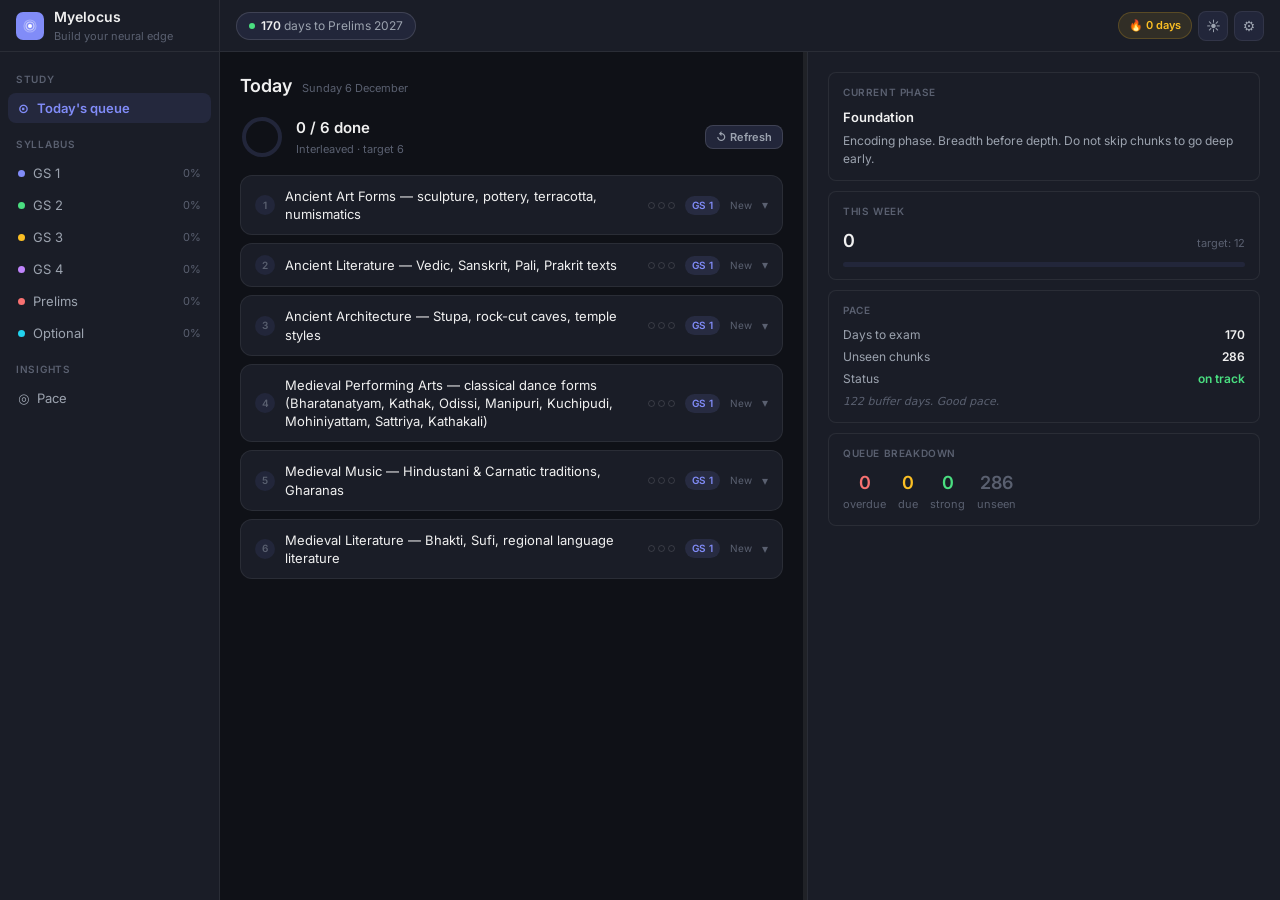
==== commit 94209506: "Update index.html" ====
--- a/index.html
+++ b/index.html
@@ -712,6 +712,7 @@
       </div>
     </div>`;
   },
+  selectChunk(chunkId) {
     this.selectedChunkId = chunkId;
     this.renderChunkDetail(chunkId);
     this.renderSyllabus();
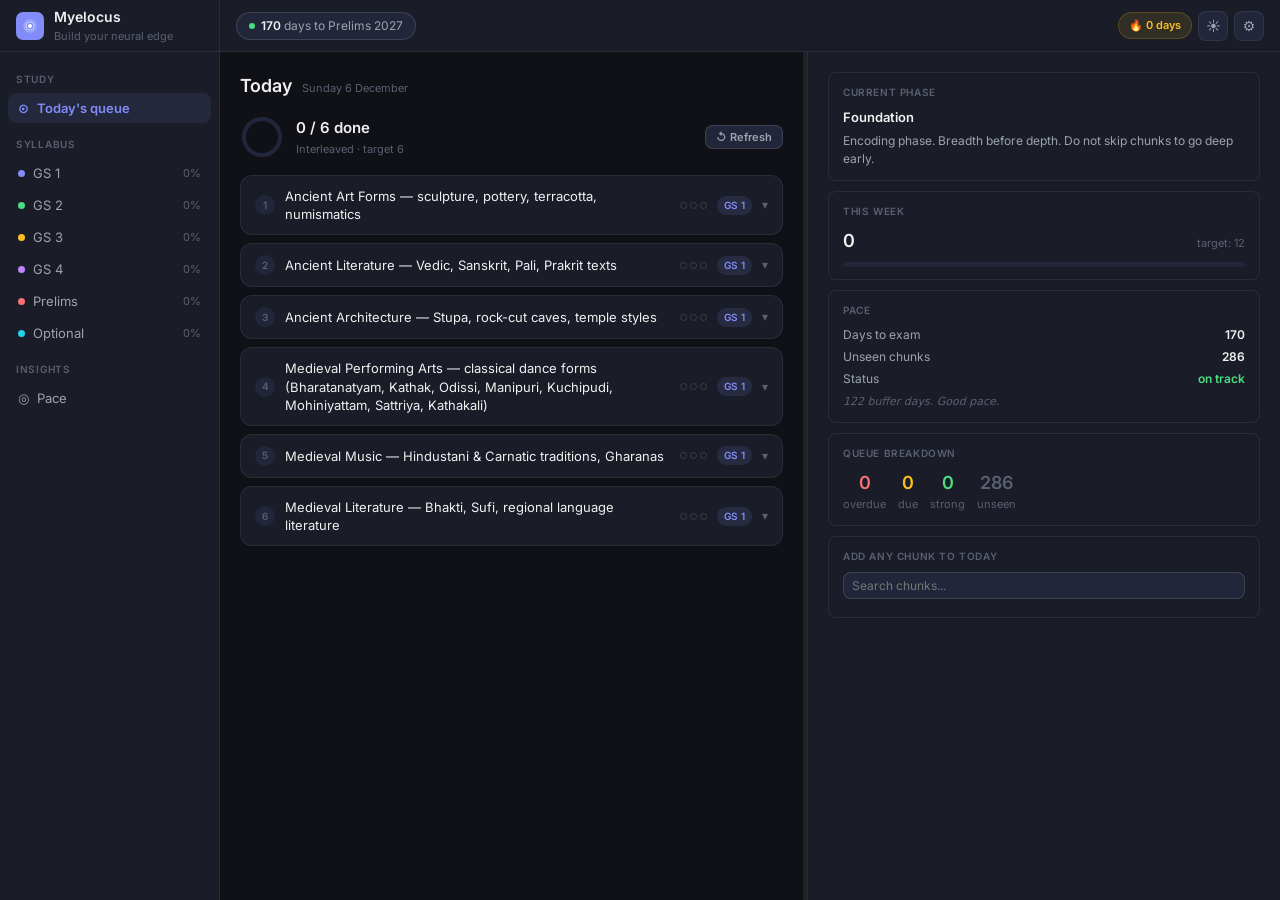
==== commit ac70f0c3: "7th fix" ====
--- a/index.html
+++ b/index.html
@@ -15,7 +15,7 @@
 
   <!-- HEADER -->
   <header class="header">
-    <div class="logo">
+    <div class="logo" onclick="UI.go('today')" style="cursor:pointer">
       <div class="logo-mark">
         <svg viewBox="0 0 14 14" fill="none" xmlns="http://www.w3.org/2000/svg">
           <circle cx="7" cy="7" r="6" stroke="white" stroke-width="1.2" opacity=".3"/>
@@ -282,8 +282,6 @@
     const pace = Plan.pace(this.currentYear);
     const wd = Plan.weekDone();
     const stats = Analytics.globalStats();
-    const SC = ['','#f87171','#fbbf24','#3b82f6','#4ade80'];
-    const SL = ['','Again','Hard','Good','Easy'];
 
     let qH = '';
     if (total === 0) {
@@ -311,7 +309,6 @@
       Queue.current.forEach((item, idx) => {
         const st = Queue.cardStates[idx] || { done:false, score:null, open:false };
         const rec = DB.getRecord(item.chunk.id) || {};
-        const isNew = SRS.isNew(DB.getRecord(item.chunk.id)) && !st.done;
         const paper = PAPERS[item.paperId];
         const g2c = SRS.gapClass(rec.gap2Remaining);
         const g3c = SRS.gapClass(rec.gap3Remaining);
@@ -327,36 +324,11 @@
               <div class="gdot ${g3c}" title="PYQ attempted"></div>
             </div>
             <span class="qpaper-badge" style="background:${paper.color}20;color:${paper.color}">${paper.label}</span>
-            ${st.done && st.score ? `<span class="qscore-badge" style="color:${SC[st.score]}">${SL[st.score]}</span>` : `<span class="qtype-badge">${isNew?'New':'Review'}</span>`}
             <span class="qarr">${st.open?'▴':'▾'}</span>
           </div>
           ${st.open ? `<div class="qbody">
-            ${isNew ? `<div class="study-prompt">
-              <div class="study-msg">First time seeing this chunk. Go study it — coaching notes, NCERT, or any source. Come back when done.</div>
-              <button class="study-btn" onclick="UI.markStudied(${idx})">✓ Done — I have studied this</button>
-              <div style="margin-top:10px;padding-top:10px;border-top:1px solid var(--border)">
-                <div style="font-size:11px;color:var(--text3);margin-bottom:6px">Already studied this before? Set your existing progress:</div>
-                <div style="display:flex;align-items:center;gap:6px;flex-wrap:wrap">
-                  <select class="field" id="seed-conf-${idx}" style="flex:1;min-width:120px;padding:4px 8px;font-size:11px">
-                    <option value="1">Again — very unclear</option>
-                    <option value="2">Hard — partially clear</option>
-                    <option value="3" selected>Good — mostly clear</option>
-                    <option value="4">Easy — fully clear</option>
-                  </select>
-                  <button class="btn btn-ghost btn-sm" onclick="UI.seedFromQueue(${idx})">Seed existing</button>
-                </div>
-              </div>
-            </div>` : `<div class="recall-section">
-              <div class="recall-label">Attempt recall without notes — how well did you remember?</div>
-              <div class="recall-btns">
-                <button class="rbtn ag ${st.score===1?'sel':''}" onclick="UI.rateCard(${idx},1)">Again<span class="rsub">Blank</span></button>
-                <button class="rbtn hd ${st.score===2?'sel':''}" onclick="UI.rateCard(${idx},2)">Hard<span class="rsub">Gaps</span></button>
-                <button class="rbtn gd ${st.score===3?'sel':''}" onclick="UI.rateCard(${idx},3)">Good<span class="rsub">Effort</span></button>
-                <button class="rbtn ez ${st.score===4?'sel':''}" onclick="UI.rateCard(${idx},4)">Easy<span class="rsub">Instant</span></button>
-              </div>
-            </div>`}
             <div class="activity-section">
-              <div class="activity-label">Log today's activity on this chunk</div>
+              <div class="activity-label">Log today's session on this chunk</div>
               <div class="activity-rows">
                 ${[['lecture','Lecture'],['ncert','NCERT'],['pyq-seen','PYQ seen'],['pyq-attempted','PYQ attempted'],['reference','Reference/Internet']].map(([key,label]) => `
                 <div class="activity-row">
@@ -370,9 +342,9 @@
                   </div>
                 </div>`).join('')}
               </div>
-              <div class="card-actions">
-                <button class="btn btn-primary btn-sm" onclick="UI.saveActivity(${idx})">Save activity</button>
-                <button class="btn btn-ghost btn-sm" onclick="UI.openDetail('${item.chunk.id}')">Full detail →</button>
+              <div class="card-actions" style="display:flex;justify-content:space-between;align-items:center">
+                <button class="btn btn-ghost btn-sm" onclick="UI.saveActivity(${idx})">Save activity</button>
+                <button class="btn btn-primary btn-sm" onclick="UI.doneCard(${idx})" style="margin-left:auto">Done ✓</button>
               </div>
             </div>
           </div>` : ''}
@@ -430,10 +402,69 @@
           <div style="text-align:center"><div style="font-size:18px;font-weight:600;color:var(--text3)">${stats.unseen}</div><div class="t-meta">unseen</div></div>
         </div>
       </div>
+      <div class="scard">
+        <div class="scard-t">Add any chunk to today</div>
+        <input class="field" type="text" id="chunk-search-inp" placeholder="Search chunks..." style="font-size:12px;padding:5px 8px;margin-bottom:6px"
+          oninput="UI.renderChunkSearch(this.value)">
+        <div id="chunk-search-results" style="max-height:180px;overflow-y:auto"></div>
+      </div>
     </div>`;
   },
 
   toggleCard(idx) { Queue.toggleCard(idx); this.renderToday(); },
+  doneCard(idx) {
+    // Save any checked activity first
+    const acts=[];
+    ['lecture','ncert','pyq-seen','pyq-attempted','reference'].forEach(key=>{ const cb=document.getElementById(`act-${idx}-${key}`); const mi=document.getElementById(`mins-${idx}-${key}`); if(cb?.checked&&mi?.value) acts.push({medium:key,mins:parseInt(mi.value)||0}); });
+    if (acts.length) Queue.logActivity(idx, acts);
+    Queue.cardStates[idx]={done:true,score:3,open:false}; Queue.saveState();
+    this.updateHeader(); this.updateNavPcts(); this.renderToday();
+    const totalMins = acts.reduce((s,a)=>s+a.mins,0);
+    this.toast(totalMins > 0 ? `Done ✓ — ${totalMins} mins logged` : 'Done ✓');
+  },
+
+  renderChunkSearch(query) {
+    const el = document.getElementById('chunk-search-results');
+    if (!el) return;
+    if (!query || query.length < 2) { el.innerHTML = '<div class="t-meta" style="padding:4px 0">Type to search all chunks</div>'; return; }
+    const q = query.toLowerCase();
+    const all = DB.getAllChunks();
+    const inQueue = new Set(Queue.current.map(i => i.chunk.id));
+    const matches = all.filter(({chunk}) => chunk.name.toLowerCase().includes(q) && !inQueue.has(chunk.id)).slice(0, 8);
+    if (!matches.length) { el.innerHTML = '<div class="t-meta" style="padding:4px 0">No results</div>'; return; }
+    el.innerHTML = matches.map(({chunk, paperId}) => {
+      const p = PAPERS[paperId];
+      return `<div style="display:flex;align-items:center;gap:6px;padding:5px 0;border-bottom:1px solid var(--border)">
+        <span style="flex:1;font-size:12px;color:var(--text)">${chunk.name}</span>
+        <span style="font-size:10px;color:${p.color};background:${p.color}20;padding:1px 5px;border-radius:3px">${p.label}</span>
+        <button class="btn btn-ghost btn-sm" style="padding:2px 7px;font-size:11px" onclick="UI.addChunkToQueue('${chunk.id}','${paperId}')">+ Add</button>
+      </div>`;
+    }).join('');
+  },
+
+  addChunkToQueue(chunkId, paperId) {
+    // Find the full item
+    let found = null;
+    for (const subj of PAPERS[paperId].subjects) {
+      for (const bullet of DB.getBullets(paperId, subj.id)) {
+        const c = bullet.chunks.find(ch => ch.id === chunkId);
+        if (c) { found = { chunk: c, paperId, subjId: subj.id, bulletId: bullet.id }; break; }
+      }
+      if (found) break;
+    }
+    if (!found) return;
+    const newIdx = Queue.current.length;
+    Queue.current.push(found);
+    Queue.cardStates[newIdx] = { done: false, score: null, open: false };
+    Queue.saveState();
+    // Clear search
+    const inp = document.getElementById('chunk-search-inp');
+    if (inp) inp.value = '';
+    const res = document.getElementById('chunk-search-results');
+    if (res) res.innerHTML = '';
+    this.renderToday();
+    this.toast(`Added: ${found.chunk.name}`);
+  },
   markStudied(idx) { Queue.markStudied(idx); this.updateHeader(); this.updateNavPcts(); this.renderToday(); this.toast('Studied ✓'); },
   rateCard(idx, score) { Queue.rateCard(idx, score); this.updateHeader(); this.updateNavPcts(); this.renderToday(); const L=['','Again — tomorrow','Hard — short interval','Good — interval grows','Easy — accelerated']; this.toast(L[score]); },
   toggleMins(idx, key) { const cb=document.getElementById(`act-${idx}-${key}`); const mw=document.getElementById(`amins-${idx}-${key}`); if(mw) mw.style.display=cb?.checked?'flex':'none'; },
@@ -534,15 +565,12 @@
                 else sc = 'strong';
               }
               return `<div class="chunk-row ${isSel?'selected':''}" onclick="UI.selectChunk('${chunk.id}')">
-                <div class="chunk-status ${sc}"></div>
                 <div class="chunk-name">${chunk.name}</div>
                 <div class="gap-dots">
                   <div class="gdot ${rec.gap1Done?'done':''}" title="First exposure"></div>
                   <div class="gdot ${SRS.gapClass(rec.gap2Remaining)}" title="PYQ seen"></div>
                   <div class="gdot ${SRS.gapClass(rec.gap3Remaining)}" title="PYQ attempted"></div>
                 </div>
-                ${SRS.totalAllMins(rec)>0?`<span class="chunk-time">${fmtMins(SRS.totalAllMins(rec))}</span>`:''}
-                <div class="str-mini"><div class="str-fill" style="width:${str}%;background:${paper.color}"></div></div>
                 <button class="btn btn-ghost btn-sm" onclick="event.stopPropagation();UI.deleteChunk('${paperId}','${subj.id}','${bullet.id}','${chunk.id}')" style="padding:2px 5px;font-size:10px;color:var(--c-red);border-color:var(--c-red)">✕</button>
               </div>`;
             }).join('')}
@@ -808,26 +836,7 @@
       <div class="detail-label">Time invested — ${allMins > 0 ? fmtMins(allMins) + ' total' : 'nothing logged yet'}</div>
       ${allMins > 0 ? `<div class="time-summary">
         ${Object.entries(ML).map(([key,label])=>{ const m=totalM[key]||0; return m>0?`<div class="time-row"><span class="time-medium">${label}</span><span class="time-val">${fmtMins(m)}</span></div>`:''; }).join('')}
-      </div>` : `<div class="t-meta">Log activity from Today's queue or use the form below.</div>`}
-    </div>
-
-    <!-- Quick log from detail -->
-    <div class="detail-section">
-      <div class="detail-label">Log activity now</div>
-      <div class="activity-rows">
-        ${Object.entries(ML).map(([key,label])=>`
-        <div class="activity-row">
-          <label class="activity-check">
-            <input type="checkbox" id="dact-${key}" onchange="UI.toggleDetailMins('${key}')">
-            <span class="alabel">${label}</span>
-          </label>
-          <div class="activity-mins" id="damins-${key}" style="display:none">
-            <input class="mins-input" type="number" id="dmins-${key}" min="1" max="300" placeholder="0">
-            <span class="mins-label">min</span>
-          </div>
-        </div>`).join('')}
-      </div>
-      <button class="btn btn-primary btn-sm" style="margin-top:8px" onclick="UI.saveDetailActivity('${chunkId}')">Save activity</button>
+      </div>` : `<div class="t-meta">Log activity from Today's queue — open any chunk in today's queue to log time.</div>`}
     </div>
 
     <!-- Recent activity -->
@@ -902,46 +911,11 @@
     this.toast(L[val]||'Saved');
   },
 
-  toggleDetailMins(key) { const cb=document.getElementById(`dact-${key}`); const mw=document.getElementById(`damins-${key}`); if(mw) mw.style.display=cb?.checked?'flex':'none'; },
-  saveDetailActivity(chunkId) {
-    const acts=[];
-    ['lecture','ncert','pyq-seen','pyq-attempted','reference'].forEach(key=>{ const cb=document.getElementById(`dact-${key}`); const mi=document.getElementById(`dmins-${key}`); if(cb?.checked&&mi?.value) acts.push({medium:key,mins:parseInt(mi.value)||0}); });
-    if (!acts.length) { this.toast('Nothing to save'); return; }
-    const rec = DB.getRecord(chunkId)||SRS.newRecord();
-    DB.setRecord(chunkId, SRS.logActivity(rec, acts));
-    this.renderChunkDetail(chunkId);
-    if (this.currentPage==='syllabus') this.renderSyllabus();
-    this.updateHeader(); this.updateNavPcts();
-    this.toast(`${acts.reduce((s,a)=>s+a.mins,0)} mins logged ✓`);
-  },
   saveCQ(chunkId) { const rec=DB.getRecord(chunkId)||SRS.newRecord(); const val=document.getElementById('cq-inp')?.value||''; if(val!==rec.curiousQ){rec.curiousQ=val;DB.setRecord(chunkId,rec);this.toast('Question saved ✓');} },
   saveCQAnswered(chunkId,val) { const rec=DB.getRecord(chunkId)||SRS.newRecord(); rec.curiousAnswered=val; DB.setRecord(chunkId,rec); },
   saveNotes(chunkId) { const rec=DB.getRecord(chunkId)||SRS.newRecord(); const val=document.getElementById('notes-inp')?.value||''; if(val!==rec.notes){rec.notes=val;DB.setRecord(chunkId,rec);this.toast('Notes saved ✓');} },
 
-  seedExisting(chunkId) {
-    const conf = parseInt(document.getElementById('seed-conf')?.value || '3');
-    const rec = DB.getRecord(chunkId) || SRS.newRecord();
-    const updated = SRS.review({ ...rec, firstStudied: rec.firstStudied || todayStr(), gap1Done: true }, conf);
-    DB.setRecord(chunkId, updated);
-    this.updateHeader(); this.updateNavPcts();
-    if (this.currentPage === 'syllabus') this.renderSyllabus();
-    this.renderChunkDetail(chunkId);
-    const L = ['','Again','Hard','Good','Easy'];
-    this.toast(`Seeded as ${L[conf]} ✓`);
-  },
-
-  seedFromQueue(idx) {
-    const item = this.queue[idx]; if (!item) return;
-    const conf = parseInt(document.getElementById(`seed-conf-${idx}`)?.value || '3');
-    const rec = DB.getRecord(item.chunk.id) || SRS.newRecord();
-    const updated = SRS.review({ ...rec, firstStudied: rec.firstStudied || todayStr(), gap1Done: true }, conf);
-    DB.setRecord(item.chunk.id, updated);
-    Queue.cardStates[idx] = { done: true, score: conf, open: false };
-    Queue.saveState();
-    this.updateHeader(); this.updateNavPcts(); this.renderToday();
-    const L = ['','Again','Hard','Good','Easy'];
-    this.toast(`Seeded as ${L[conf]} ✓`);
-  },
+
 
   // ── PACE ─────────────────────────────────────────────────────────────────────
   renderPace() {
@@ -1023,6 +997,12 @@
       const paper = PAPERS[paperId];
       const ps = Analytics.paperStats(paperId);
       const isExp = !!this.expanded[`pace-${paperId}`];
+      // Cumulative lectures for this paper
+      let lTotal = 0, lDone = 0;
+      PAPERS[paperId].subjects.forEach(subj => { const ch = DB.getCoaching(paperId, subj.id); lTotal += ch.total || 0; lDone += ch.completed || 0; });
+      const lPct = lTotal > 0 ? Math.round(lDone / lTotal * 100) : null;
+      const lStr = lTotal > 0 ? `${lDone}/${lTotal} (${lPct}%)` : '—';
+      const lColor = lTotal === 0 ? 'var(--text3)' : lPct >= 80 ? 'var(--c-green)' : lPct >= 50 ? 'var(--c-amber)' : 'var(--c-red)';
       tableH += `<tr onclick="UI.togglePacePaper('${paperId}')" class="${isExp?'expanded':''}">
         <td class="paper-name-cell"><div class="nav-dot" style="background:${paper.color}"></div>${paper.label}<span style="font-size:10px;color:var(--text3);margin-left:4px">${isExp?'▴':'▾'}</span></td>
         <td><div style="display:flex;align-items:center;gap:6px"><div class="btrack" style="width:44px"><div class="bfill" style="width:${ps.cov}%;background:${paper.color}"></div></div>${ps.cov}%</div></td>
@@ -1030,7 +1010,7 @@
         <td style="color:${ps.gap1>=ps.total&&ps.total>0?'var(--c-green)':'var(--text2)'}">${ps.gap1}/${ps.total}</td>
         <td style="color:${ps.gap2>=ps.total&&ps.total>0?'var(--c-green)':'var(--text2)'}">${ps.gap2}/${ps.total}</td>
         <td style="color:${ps.gap3>=ps.total&&ps.total>0?'var(--c-green)':'var(--text2)'}">${ps.gap3}/${ps.total}</td>
-        <td>—</td>
+        <td style="color:${lColor}">🎓 ${lStr}</td>
         <td>${fmtMins(ps.totalMins)}</td>
       </tr>`;
       if (isExp) {
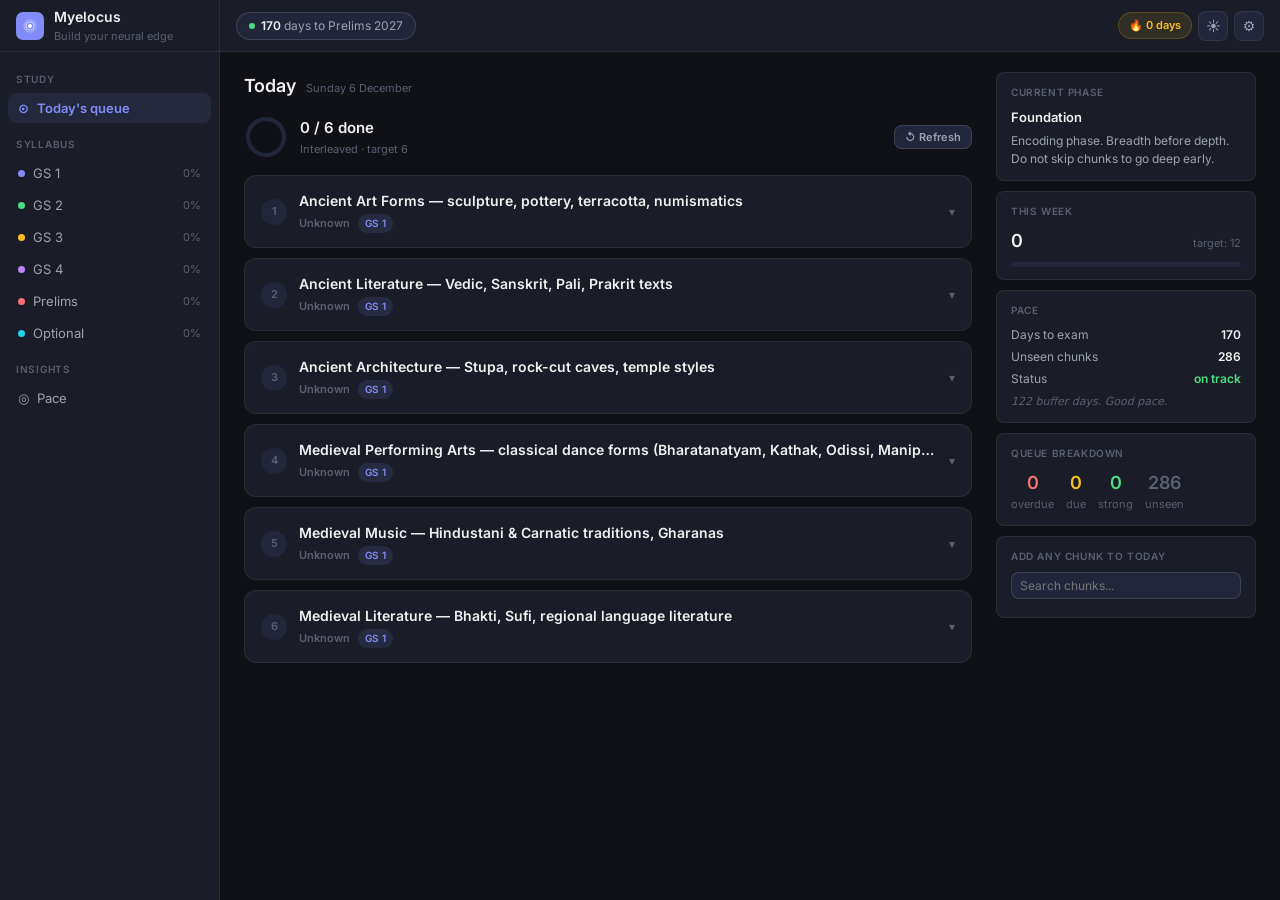
==== commit b987d7f7: "8th fix" ====
--- a/index.html
+++ b/index.html
@@ -75,34 +75,28 @@
     </button>
   </nav>
 
-  <!-- MAIN — split pane for today + syllabus -->
+  <!-- MAIN — full width -->
   <div class="main-area" id="main-area">
-    <!-- LEFT PANE -->
-    <div class="left-pane" id="left-pane">
-      <!-- Today -->
-      <div class="page active" id="page-today">
-        <div id="today-left"></div>
-      </div>
-      <!-- Syllabus -->
-      <div class="page" id="page-syllabus">
-        <div id="syllabus-left"></div>
-      </div>
-    </div>
-
-    <!-- DIVIDER -->
-    <div class="divider" id="divider"></div>
-
-    <!-- RIGHT PANE -->
-    <div class="right-pane" id="right-pane">
-      <!-- Today right side -->
-      <div class="page active" id="rpane-today">
-        <div id="today-right"></div>
-      </div>
-      <!-- Chunk detail -->
-      <div class="page" id="rpane-syllabus">
-        <div id="chunk-detail"></div>
-      </div>
-    </div>
+    <div class="page active" id="page-today">
+      <div class="page-split">
+        <div class="page-left" id="today-left"></div>
+        <div class="page-right" id="today-right"></div>
+      </div>
+    </div>
+    <div class="page" id="page-syllabus">
+      <div id="syllabus-left"></div>
+    </div>
+  </div>
+
+  <!-- FLOATING INSPECTOR -->
+  <div class="inspector-backdrop" id="inspector-backdrop" onclick="UI.closeInspector()"></div>
+  <div class="inspector" id="inspector">
+    <div class="inspector-resize" id="inspector-resize"></div>
+    <div class="inspector-header">
+      <span class="inspector-title" id="inspector-title"></span>
+      <button class="inspector-close" onclick="UI.closeInspector()" title="Close (Esc)">✕</button>
+    </div>
+    <div class="inspector-body" id="inspector-body"></div>
   </div>
 
   <!-- PACE — full width -->
@@ -144,7 +138,7 @@
     DB.load();
     this.currentYear = DB.settings.targetYear || 2027;
     this.applyTheme();
-    this.initSplitPane();
+    this.initInspector();
     if (!Queue.restore()) Queue.build(DB.settings.dailyTarget || 6);
     this.updateHeader();
     this.updateNavPcts();
@@ -160,46 +154,59 @@
     document.getElementById('theme-icon').textContent = th === 'dark' ? '☀' : '☾';
   },
 
-  // ── SPLIT PANE ──────────────────────────────────────────────────────────────
-  initSplitPane() {
-    const saved = localStorage.getItem('myelocus_split');
-    this.panelSplit = saved ? parseFloat(saved) : 55;
-    this.applySplit();
-    const divider = document.getElementById('divider');
-    if (!divider) return;
-    let dragging = false, startX = 0;
-    divider.addEventListener('mousedown', e => {
-      dragging = true; startX = e.clientX;
-      divider.classList.add('dragging');
-      document.body.style.cursor = 'col-resize';
+  // ── INSPECTOR (floating panel) ──────────────────────────────────────────────
+  initInspector() {
+    const insp = document.getElementById('inspector');
+    const resizeHandle = document.getElementById('inspector-resize');
+    if (!insp || !resizeHandle) return;
+
+    // Restore saved width
+    const savedW = localStorage.getItem('myelocus_inspector_w');
+    if (savedW) insp.style.width = savedW + 'px';
+
+    // Drag-to-resize from left edge
+    let dragging = false;
+    resizeHandle.addEventListener('mousedown', e => {
+      dragging = true;
+      document.body.style.cursor = 'ew-resize';
       document.body.style.userSelect = 'none';
+      e.preventDefault();
     });
     document.addEventListener('mousemove', e => {
       if (!dragging) return;
-      const ma = document.getElementById('main-area');
-      if (!ma) return;
-      const rect = ma.getBoundingClientRect();
-      this.panelSplit = Math.max(25, Math.min(75, ((e.clientX - rect.left) / rect.width) * 100));
-      this.applySplit();
+      const rect = insp.getBoundingClientRect();
+      const newW = Math.max(360, Math.min(720, rect.right - e.clientX));
+      insp.style.width = newW + 'px';
     });
     document.addEventListener('mouseup', () => {
       if (!dragging) return;
       dragging = false;
-      divider.classList.remove('dragging');
       document.body.style.cursor = '';
       document.body.style.userSelect = '';
-      localStorage.setItem('myelocus_split', this.panelSplit);
+      localStorage.setItem('myelocus_inspector_w', parseInt(insp.style.width));
     });
-  },
-
-  applySplit() {
-    const lp = document.getElementById('left-pane');
-    if (lp) lp.style.width = this.panelSplit + '%';
+
+    // Close on Escape
+    document.addEventListener('keydown', e => { if (e.key === 'Escape') this.closeInspector(); });
+  },
+
+  openInspector(title, html) {
+    document.getElementById('inspector-title').textContent = title;
+    document.getElementById('inspector-body').innerHTML = html;
+    document.getElementById('inspector').classList.add('open');
+    document.getElementById('inspector-backdrop').classList.add('open');
+  },
+
+  closeInspector() {
+    document.getElementById('inspector').classList.remove('open');
+    document.getElementById('inspector-backdrop').classList.remove('open');
+    this.selectedChunkId = null;
+    this.selectedSubject = null;
+    if (this.currentPage === 'syllabus') this.renderSyllabus();
   },
 
   // ── NAVIGATION ──────────────────────────────────────────────────────────────
   go(page) {
-    // Hide all
     document.querySelectorAll('.page,.page-full').forEach(p => p.classList.remove('active'));
     document.querySelectorAll('.nav-item,.bni').forEach(n => n.classList.remove('active'));
     const ma = document.getElementById('main-area');
@@ -208,14 +215,14 @@
       if (ma) ma.style.display = 'none';
       document.getElementById(`page-${page}`)?.classList.add('active');
     } else {
-      if (ma) ma.style.display = 'flex';
+      if (ma) ma.style.display = '';
       document.getElementById(`page-${page}`)?.classList.add('active');
-      document.getElementById(`rpane-${page}`)?.classList.add('active');
     }
 
     document.getElementById(`nav-${page}`)?.classList.add('active');
     document.getElementById(`bnav-${page}`)?.classList.add('active');
     this.currentPage = page;
+    this.closeInspector();
 
     if (page === 'today') this.renderToday();
     else if (page === 'pace') this.renderPace();
@@ -228,14 +235,13 @@
     document.querySelectorAll('.page,.page-full').forEach(p => p.classList.remove('active'));
     document.querySelectorAll('.nav-item,.bni').forEach(n => n.classList.remove('active'));
     const ma = document.getElementById('main-area');
-    if (ma) ma.style.display = 'flex';
+    if (ma) ma.style.display = '';
     document.getElementById('page-syllabus')?.classList.add('active');
-    document.getElementById('rpane-syllabus')?.classList.add('active');
     document.getElementById(`nav-${paperId}`)?.classList.add('active');
     document.getElementById('bnav-syllabus')?.classList.add('active');
     this.currentPage = 'syllabus';
+    this.closeInspector();
     this.renderSyllabus();
-    this.renderChunkDetail(null);
   },
 
   updateHeader() {
@@ -307,46 +313,113 @@
       }
 
       Queue.current.forEach((item, idx) => {
-        const st = Queue.cardStates[idx] || { done:false, score:null, open:false };
+        const st = Queue.cardStates[idx] || { done:false, open:false };
         const rec = DB.getRecord(item.chunk.id) || {};
         const paper = PAPERS[item.paperId];
-        const g2c = SRS.gapClass(rec.gap2Remaining);
-        const g3c = SRS.gapClass(rec.gap3Remaining);
-        const bstyle = st.done ? 'done' : st.open ? 'open' : '';
-
-        qH += `<div class="qcard ${bstyle}">
-          <div class="qcard-head" onclick="UI.toggleCard(${idx})">
-            <div class="qnum" style="${st.done?'background:var(--c-green-bg);color:var(--c-green)':st.open?'background:var(--accent-bg);color:var(--accent)':''}">${st.done?'✓':idx+1}</div>
-            <div class="qchunk">${item.chunk.name}</div>
-            <div class="gap-dots">
-              <div class="gdot ${rec.gap1Done?'done':''}" title="First exposure"></div>
-              <div class="gdot ${g2c}" title="PYQ seen"></div>
-              <div class="gdot ${g3c}" title="PYQ attempted"></div>
+        const log = rec.activityLog || [];
+
+        // Derive stage from cumulative progress
+        const everDid = m => log.some(e => e.medium === m);
+        const hasAny = log.length > 0;
+        const hasLecture = everDid('lecture');
+        const hasNcert = everDid('ncert');
+        const hasPyqSeen = everDid('pyq-seen') || rec.gap2Remaining === 'done' || rec.gap2Remaining === 'little' || rec.gap2Remaining === 'some';
+        const hasPyqAtt = everDid('pyq-attempted') || rec.gap3Remaining === 'done' || rec.gap3Remaining === 'little';
+        const hasRef = everDid('reference');
+        const repCount = rec.repetitions || 0;
+
+        let stage, stageColor;
+        if (!hasAny && !rec.gap1Done) {
+          stage = 'Unknown'; stageColor = 'var(--text3)';
+        } else if (rec.gap1Done && !hasPyqSeen) {
+          stage = 'Exposure'; stageColor = 'var(--accent)';
+        } else if (hasPyqSeen && !hasPyqAtt) {
+          stage = 'Understanding'; stageColor = 'var(--c-amber)';
+        } else if (hasPyqAtt && repCount < 3) {
+          stage = 'Application'; stageColor = 'var(--c-amber)';
+        } else if (repCount >= 3 && repCount < 6) {
+          stage = 'Retention'; stageColor = 'var(--c-green)';
+        } else if (repCount >= 6) {
+          stage = 'Maintenance'; stageColor = 'var(--c-green)';
+        } else {
+          stage = 'Exposure'; stageColor = 'var(--accent)';
+        }
+
+        const histIcon = (has, partial) => has ? '✓' : partial ? '◐' : '○';
+        const histColor = (has, partial) => has ? 'var(--c-green)' : partial ? 'var(--c-amber)' : 'var(--text3)';
+        const pyq2partial = ['some','most','little'].includes(rec.gap2Remaining);
+        const pyq3partial = ['some','most','little'].includes(rec.gap3Remaining);
+
+        qH += `<div class="qcard2 ${st.done?'done':''}" id="qcard-${idx}">
+          <!-- Card header — always visible -->
+          <div class="qcard2-head" onclick="UI.toggleCard(${idx})">
+            <div class="qnum2" style="${st.done?'background:var(--c-green-bg);color:var(--c-green)':''}">${st.done?'✓':idx+1}</div>
+            <div style="flex:1;min-width:0">
+              <div class="qchunk2">${item.chunk.name}</div>
+              <div style="display:flex;align-items:center;gap:8px;margin-top:3px">
+                <span style="font-size:11px;font-weight:600;color:${stageColor}">${stage}</span>
+                <span class="qpaper-badge" style="background:${paper.color}20;color:${paper.color}">${paper.label}</span>
+              </div>
             </div>
-            <span class="qpaper-badge" style="background:${paper.color}20;color:${paper.color}">${paper.label}</span>
             <span class="qarr">${st.open?'▴':'▾'}</span>
           </div>
-          ${st.open ? `<div class="qbody">
-            <div class="activity-section">
-              <div class="activity-label">Log today's session on this chunk</div>
+
+          ${st.open ? `<div class="qcard2-body">
+
+            <!-- Top: cumulative history -->
+            <div class="qcard2-section">
+              <div class="qcard2-section-label">Progress so far</div>
+              <div class="qhist-grid">
+                <div class="qhist-item">
+                  <span style="color:${histColor(rec.gap1Done,false)};font-size:13px">${histIcon(rec.gap1Done,false)}</span>
+                  <span class="qhist-label">First exposure</span>
+                </div>
+                <div class="qhist-item">
+                  <span style="color:${histColor(hasLecture,false)};font-size:13px">${histIcon(hasLecture,false)}</span>
+                  <span class="qhist-label">Lecture</span>
+                </div>
+                <div class="qhist-item">
+                  <span style="color:${histColor(hasNcert,false)};font-size:13px">${histIcon(hasNcert,false)}</span>
+                  <span class="qhist-label">NCERT</span>
+                </div>
+                <div class="qhist-item">
+                  <span style="color:${histColor(hasPyqSeen,pyq2partial)};font-size:13px">${histIcon(hasPyqSeen,pyq2partial)}</span>
+                  <span class="qhist-label">PYQ seen</span>
+                </div>
+                <div class="qhist-item">
+                  <span style="color:${histColor(hasPyqAtt,pyq3partial)};font-size:13px">${histIcon(hasPyqAtt,pyq3partial)}</span>
+                  <span class="qhist-label">PYQ attempted</span>
+                </div>
+                <div class="qhist-item">
+                  <span style="color:${histColor(hasRef,false)};font-size:13px">${histIcon(hasRef,false)}</span>
+                  <span class="qhist-label">Reference</span>
+                </div>
+              </div>
+            </div>
+
+            <div class="qcard2-divider"></div>
+
+            <!-- Bottom: today's work -->
+            <div class="qcard2-section">
+              <div class="qcard2-section-label">Today's session</div>
               <div class="activity-rows">
-                ${[['lecture','Lecture'],['ncert','NCERT'],['pyq-seen','PYQ seen'],['pyq-attempted','PYQ attempted'],['reference','Reference/Internet']].map(([key,label]) => `
+                ${[['lecture','Lecture'],['ncert','NCERT'],['pyq-seen','PYQ seen'],['pyq-attempted','PYQ attempted'],['reference','Reference / Internet']].map(([key,label]) => `
                 <div class="activity-row">
                   <label class="activity-check">
                     <input type="checkbox" id="act-${idx}-${key}" onchange="UI.toggleMins(${idx},'${key}')">
                     <span class="alabel">${label}</span>
                   </label>
                   <div class="activity-mins" id="amins-${idx}-${key}" style="display:none">
-                    <input class="mins-input" type="number" id="mins-${idx}-${key}" min="1" max="300" placeholder="0">
+                    <input class="mins-input" type="number" id="mins-${idx}-${key}" min="1" max="300" placeholder="min">
                     <span class="mins-label">min</span>
                   </div>
                 </div>`).join('')}
               </div>
-              <div class="card-actions" style="display:flex;justify-content:space-between;align-items:center">
-                <button class="btn btn-ghost btn-sm" onclick="UI.saveActivity(${idx})">Save activity</button>
-                <button class="btn btn-primary btn-sm" onclick="UI.doneCard(${idx})" style="margin-left:auto">Done ✓</button>
+              <div style="display:flex;justify-content:flex-end;margin-top:12px">
+                <button class="btn btn-primary" onclick="UI.doneCard(${idx})">Advance ✓</button>
               </div>
             </div>
+
           </div>` : ''}
         </div>`;
       });
@@ -413,14 +486,23 @@
 
   toggleCard(idx) { Queue.toggleCard(idx); this.renderToday(); },
   doneCard(idx) {
-    // Save any checked activity first
     const acts=[];
-    ['lecture','ncert','pyq-seen','pyq-attempted','reference'].forEach(key=>{ const cb=document.getElementById(`act-${idx}-${key}`); const mi=document.getElementById(`mins-${idx}-${key}`); if(cb?.checked&&mi?.value) acts.push({medium:key,mins:parseInt(mi.value)||0}); });
+    ['lecture','ncert','pyq-seen','pyq-attempted','reference'].forEach(key=>{
+      const cb=document.getElementById(`act-${idx}-${key}`);
+      const mi=document.getElementById(`mins-${idx}-${key}`);
+      if(cb?.checked&&mi?.value) acts.push({medium:key,mins:parseInt(mi.value)||0});
+    });
     if (acts.length) Queue.logActivity(idx, acts);
-    Queue.cardStates[idx]={done:true,score:3,open:false}; Queue.saveState();
+    // Auto-close gap1 if any study medium was logged (first exposure happened)
+    const item = Queue.current[idx];
+    if (item && acts.length) {
+      const rec = DB.getRecord(item.chunk.id) || SRS.newRecord();
+      if (!rec.gap1Done) { rec.gap1Done = true; DB.setRecord(item.chunk.id, rec); }
+    }
+    Queue.cardStates[idx]={done:true,open:false}; Queue.saveState();
     this.updateHeader(); this.updateNavPcts(); this.renderToday();
     const totalMins = acts.reduce((s,a)=>s+a.mins,0);
-    this.toast(totalMins > 0 ? `Done ✓ — ${totalMins} mins logged` : 'Done ✓');
+    this.toast(totalMins > 0 ? `Advanced ✓ — ${totalMins} mins` : 'Advanced ✓');
   },
 
   renderChunkSearch(query) {
@@ -555,15 +637,7 @@
             ${isBulOpen ? `
             ${bullet.chunks.map(chunk => {
               const rec = DB.getRecord(chunk.id) || {};
-              const str = SRS.strength(rec);
               const isSel = this.selectedChunkId === chunk.id;
-              let sc = 'unseen';
-              if (rec.firstStudied) {
-                if (rec.nextReview && rec.nextReview < todayStr()) sc = 'due';
-                else if ((rec.repetitions||0) < 2) sc = 'studying';
-                else if ((rec.lastScore||0) <= 2) sc = 'fragile';
-                else sc = 'strong';
-              }
               return `<div class="chunk-row ${isSel?'selected':''}" onclick="UI.selectChunk('${chunk.id}')">
                 <div class="chunk-name">${chunk.name}</div>
                 <div class="gap-dots">
@@ -646,7 +720,7 @@
   deleteChunk(paperId, subjId, bulletId, chunkId) {
     if (!confirm('Delete this chunk and all its progress?')) return;
     DB.deleteChunk(paperId, subjId, bulletId, chunkId);
-    if (this.selectedChunkId === chunkId) { this.selectedChunkId = null; this.renderChunkDetail(null); }
+    if (this.selectedChunkId === chunkId) { this.closeInspector(); }
     this.updateHeader(); this.updateNavPcts(); this.renderSyllabus();
     this.toast('Deleted');
   },
@@ -654,15 +728,15 @@
   selectSubject(paperId, subjId) {
     this.selectedChunkId = null;
     this.selectedSubject = { paperId, subjId };
-    this.renderSubjectDetail(paperId, subjId);
-  },
-
-  renderSubjectDetail(paperId, subjId) {
-    const el = document.getElementById('chunk-detail');
-    if (!el) return;
     const paper = PAPERS[paperId];
     const subj = paper.subjects.find(s => s.id === subjId);
-    if (!subj) return;
+    this.openInspector(subj?.name || subjId, this.buildSubjectDetail(paperId, subjId));
+  },
+
+  buildSubjectDetail(paperId, subjId) {
+    const paper = PAPERS[paperId];
+    const subj = paper.subjects.find(s => s.id === subjId);
+    if (!subj) return '';
     const ss = Analytics.subjectStats(paperId, subjId);
     const ch = DB.getCoaching(paperId, subjId);
     const cpct = ch.total > 0 ? Math.round(ch.completed / ch.total * 100) : 0;
@@ -673,7 +747,7 @@
     const barG2 = Math.round(ss.gap2 / totalT * 100);
     const barG3 = Math.round(ss.gap3 / totalT * 100);
 
-    el.innerHTML = `
+    return `
     <div class="chunk-detail-paper" style="color:${paper.color}">${paper.label}</div>
     <div class="chunk-detail-name">${subj.name}</div>
     <div class="t-meta" style="margin-bottom:16px">${ss.total} chunks · ${ss.cov}% covered · ${fmtMins(ss.totalMins)} invested</div>
@@ -742,34 +816,29 @@
   },
   selectChunk(chunkId) {
     this.selectedChunkId = chunkId;
-    this.renderChunkDetail(chunkId);
     this.renderSyllabus();
+    const html = this.buildChunkDetail(chunkId);
+    // Find chunk name for title
+    let name = chunkId;
+    for (const pid of PAPER_ORDER) {
+      for (const subj of PAPERS[pid].subjects) {
+        for (const bullet of DB.getBullets(pid, subj.id)) {
+          const c = bullet.chunks.find(c => c.id === chunkId);
+          if (c) { name = c.name; break; }
+        }
+        if (name !== chunkId) break;
+      }
+      if (name !== chunkId) break;
+    }
+    this.openInspector(name, html);
   },
 
   openDetail(chunkId) {
-    this.selectedChunkId = chunkId;
-    if (this.currentPage !== 'syllabus') {
-      this.goPaper(this.currentPaper);
-      setTimeout(() => { this.renderChunkDetail(chunkId); }, 50);
-    } else {
-      this.renderChunkDetail(chunkId);
-    }
+    this.selectChunk(chunkId);
   },
 
   // ── CHUNK DETAIL ─────────────────────────────────────────────────────────────
-  renderChunkDetail(chunkId) {
-    const el = document.getElementById('chunk-detail');
-    if (!el) return;
-
-    if (!chunkId) {
-      el.innerHTML = `<div class="right-pane-empty">
-        <div class="icon">◎</div>
-        <div class="t-section">No chunk selected</div>
-        <div class="t-meta" style="margin-top:6px">Click any chunk in the syllabus to see its detail here</div>
-      </div>`;
-      return;
-    }
-
+  buildChunkDetail(chunkId) {
     // Find chunk
     let foundChunk=null, foundBullet=null, foundPaper=null, foundPaperId=null;
     for (const paperId of PAPER_ORDER) {
@@ -782,7 +851,7 @@
       }
       if (foundChunk) break;
     }
-    if (!foundChunk) { el.innerHTML='<div class="t-meta" style="padding:20px">Chunk not found</div>'; return; }
+    if (!foundChunk) return '<div class="t-meta" style="padding:20px">Chunk not found</div>';
 
     const rec = DB.getRecord(chunkId) || SRS.newRecord();
     const totalM = SRS.totalMins(rec);
@@ -792,7 +861,7 @@
     const recent = (rec.activityLog||[]).slice(-6).reverse();
     const ML = {lecture:'Lecture',ncert:'NCERT','pyq-seen':'PYQ seen','pyq-attempted':'PYQ attempted',reference:'Reference/Internet'};
 
-    el.innerHTML = `
+    return `
     <div class="chunk-detail-paper" style="color:${foundPaper.color}">${foundPaper.label}</div>
     <div class="chunk-detail-name">${foundChunk.name}</div>
     <div class="chunk-detail-official">${foundBullet.official}</div>
@@ -894,7 +963,7 @@
     const rec = DB.getRecord(chunkId) || SRS.newRecord();
     rec.gap1Done = !rec.gap1Done;
     DB.setRecord(chunkId, rec);
-    this.renderChunkDetail(chunkId);
+    document.getElementById('inspector-body').innerHTML = this.buildChunkDetail(chunkId);
     if (this.currentPage === 'syllabus') this.renderSyllabus();
     this.toast(rec.gap1Done ? 'Gap 1 closed ✓' : 'Gap 1 reopened');
   },
--- a/styles.css
+++ b/styles.css
@@ -257,52 +257,8 @@
 }
 
 /* ── MAIN AREA ── */
-.main-area {
-  grid-column: 2;
-  grid-row: 2;
-  display: flex;
-  overflow: hidden;
-  position: relative;
-}
-
-/* ── SPLIT PANE ── */
-.left-pane {
-  overflow-y: auto;
-  padding: 20px 20px 20px 20px;
-  flex-shrink: 0;
-}
-.divider {
-  width: 4px;
-  background: var(--border);
-  cursor: col-resize;
-  flex-shrink: 0;
-  transition: background var(--transition-micro);
-  position: relative;
-  z-index: 10;
-}
-.divider:hover, .divider.dragging { background: var(--accent); }
-.right-pane {
-  flex: 1;
-  overflow-y: auto;
-  padding: 20px;
-  background: var(--bg2);
-  border-left: 1px solid var(--border);
-  min-width: 0;
-}
-.right-pane-empty {
-  display: flex;
-  flex-direction: column;
-  align-items: center;
-  justify-content: center;
-  height: 100%;
-  color: var(--text3);
-  text-align: center;
-  gap: 8px;
-}
-.right-pane-empty .icon { font-size: 32px; margin-bottom: 8px; }
-
 /* Pages */
-.page { display: none; height: 100%; }
+.page { display: none; }
 .page.active { display: block; }
 .page-full { display: none; width: 100%; overflow-y: auto; padding: 20px 24px; }
 .page-full.active { display: block; }
@@ -886,10 +842,211 @@
   .shell { grid-template-columns: 1fr; }
   .logo { width: auto; border-right: none; }
   .sidebar { display: none; }
-  .main-area { flex-direction: column; }
-  .left-pane { width: 100% !important; }
-  .divider { display: none; }
-  .right-pane { display: none; }
+
   .bnav { display: flex; }
   body { padding-bottom: 64px; }
 }
+
+/* ── FLOATING INSPECTOR ─────────────────────────────────────────────────────── */
+.inspector-backdrop {
+  display: none;
+  position: fixed;
+  inset: 0;
+  background: rgba(0,0,0,0.25);
+  z-index: 200;
+  animation: fadeIn 150ms ease-out;
+}
+.inspector-backdrop.open { display: block; }
+
+.inspector {
+  display: none;
+  position: fixed;
+  top: var(--header-h);
+  right: 0;
+  bottom: 0;
+  width: 480px;
+  max-width: 92vw;
+  background: var(--bg2);
+  border-left: 1px solid var(--border2);
+  box-shadow: -8px 0 32px rgba(0,0,0,0.25);
+  z-index: 210;
+  flex-direction: column;
+  animation: slideIn 200ms ease-out;
+}
+.inspector.open { display: flex; }
+
+@keyframes slideIn {
+  from { transform: translateX(40px); opacity: 0; }
+  to   { transform: translateX(0);    opacity: 1; }
+}
+@keyframes fadeIn {
+  from { opacity: 0; }
+  to   { opacity: 1; }
+}
+
+.inspector-resize {
+  position: absolute;
+  left: 0;
+  top: 0;
+  bottom: 0;
+  width: 5px;
+  cursor: ew-resize;
+  background: transparent;
+  transition: background var(--transition-micro);
+  z-index: 1;
+}
+.inspector-resize:hover { background: var(--accent); }
+
+.inspector-header {
+  display: flex;
+  align-items: center;
+  justify-content: space-between;
+  padding: 14px 20px 14px 24px;
+  border-bottom: 1px solid var(--border);
+  flex-shrink: 0;
+}
+.inspector-title {
+  font-size: 15px;
+  font-weight: 600;
+  color: var(--text);
+  overflow: hidden;
+  text-overflow: ellipsis;
+  white-space: nowrap;
+}
+.inspector-close {
+  background: var(--bg3);
+  border: 1px solid var(--border);
+  border-radius: 6px;
+  color: var(--text2);
+  width: 28px;
+  height: 28px;
+  display: flex;
+  align-items: center;
+  justify-content: center;
+  cursor: pointer;
+  font-size: 13px;
+  flex-shrink: 0;
+  transition: background var(--transition-micro), color var(--transition-micro);
+}
+.inspector-close:hover { background: var(--c-red-bg); color: var(--c-red); }
+
+.inspector-body {
+  flex: 1;
+  overflow-y: auto;
+  padding: 20px 24px;
+}
+
+/* Full-width main area (no more split) */
+.main-area {
+  grid-column: 2;
+  grid-row: 2;
+  overflow: hidden;
+  position: relative;
+}
+.main-area .page {
+  height: 100%;
+  overflow-y: auto;
+  padding: 20px 24px;
+}
+
+/* Today page: left content + right summary side-by-side */
+.page-split {
+  display: flex;
+  gap: 24px;
+  max-width: 1100px;
+}
+.page-left { flex: 1; min-width: 0; }
+.page-right { width: 260px; flex-shrink: 0; }
+
+@media (max-width: 700px) {
+  .page-split { flex-direction: column; }
+  .page-right { width: 100%; }
+  .inspector { width: 100%; max-width: 100%; }
+}
+
+/* ── ADVANCE CARD (queue v2) ─────────────────────────────────────────────────── */
+.qcard2 {
+  background: var(--bg2);
+  border: 1px solid var(--border);
+  border-radius: var(--radius-lg);
+  margin-bottom: 10px;
+  overflow: hidden;
+  transition: border-color var(--transition-micro);
+}
+.qcard2:hover { border-color: var(--border2); }
+.qcard2.done { opacity: 0.55; border-color: var(--border); }
+.qcard2.done .qcard2-head { background: var(--bg2); }
+
+.qcard2-head {
+  display: flex;
+  align-items: center;
+  gap: 12px;
+  padding: 14px 16px;
+  cursor: pointer;
+  user-select: none;
+}
+.qcard2-head:hover { background: var(--bg3); }
+
+.qnum2 {
+  width: 26px;
+  height: 26px;
+  border-radius: 50%;
+  background: var(--bg3);
+  color: var(--text3);
+  font-size: 11px;
+  font-weight: 600;
+  display: flex;
+  align-items: center;
+  justify-content: center;
+  flex-shrink: 0;
+}
+
+.qchunk2 {
+  font-size: 14px;
+  font-weight: 600;
+  color: var(--text);
+  white-space: nowrap;
+  overflow: hidden;
+  text-overflow: ellipsis;
+}
+
+.qcard2-body {
+  border-top: 1px solid var(--border);
+}
+
+.qcard2-section {
+  padding: 14px 16px;
+}
+
+.qcard2-section-label {
+  font-size: 10px;
+  font-weight: 600;
+  letter-spacing: 0.08em;
+  text-transform: uppercase;
+  color: var(--text3);
+  margin-bottom: 10px;
+}
+
+.qcard2-divider {
+  height: 1px;
+  background: var(--border);
+  margin: 0 16px;
+}
+
+/* History grid — 3 columns */
+.qhist-grid {
+  display: grid;
+  grid-template-columns: repeat(3, 1fr);
+  gap: 8px 6px;
+}
+
+.qhist-item {
+  display: flex;
+  align-items: center;
+  gap: 6px;
+}
+
+.qhist-label {
+  font-size: 12px;
+  color: var(--text2);
+}
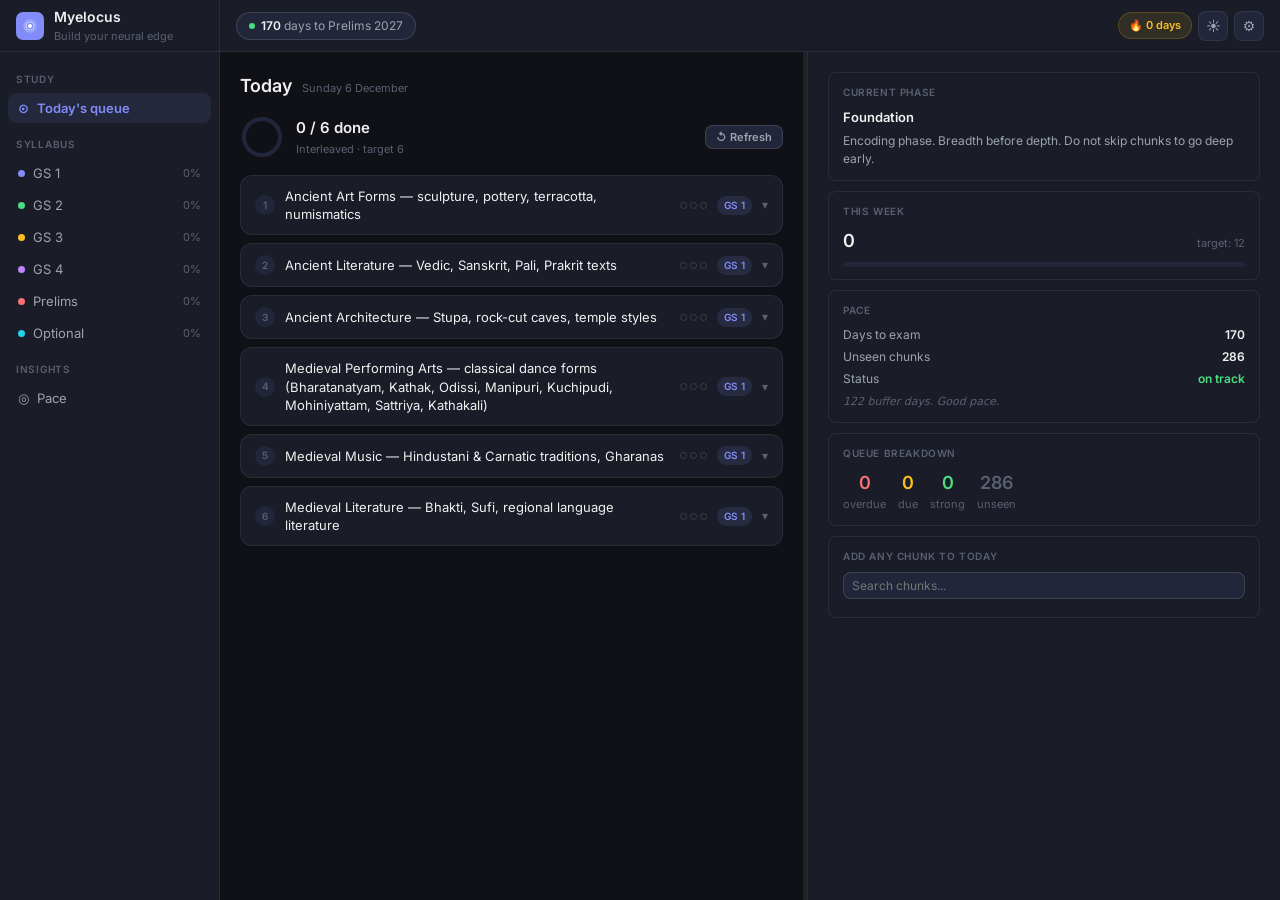
==== commit 48ad232c: "9th fix" ====
--- a/index.html
+++ b/index.html
@@ -75,28 +75,34 @@
     </button>
   </nav>
 
-  <!-- MAIN — full width -->
+  <!-- MAIN — split pane for today + syllabus -->
   <div class="main-area" id="main-area">
-    <div class="page active" id="page-today">
-      <div class="page-split">
-        <div class="page-left" id="today-left"></div>
-        <div class="page-right" id="today-right"></div>
-      </div>
-    </div>
-    <div class="page" id="page-syllabus">
-      <div id="syllabus-left"></div>
-    </div>
-  </div>
-
-  <!-- FLOATING INSPECTOR -->
-  <div class="inspector-backdrop" id="inspector-backdrop" onclick="UI.closeInspector()"></div>
-  <div class="inspector" id="inspector">
-    <div class="inspector-resize" id="inspector-resize"></div>
-    <div class="inspector-header">
-      <span class="inspector-title" id="inspector-title"></span>
-      <button class="inspector-close" onclick="UI.closeInspector()" title="Close (Esc)">✕</button>
-    </div>
-    <div class="inspector-body" id="inspector-body"></div>
+    <!-- LEFT PANE -->
+    <div class="left-pane" id="left-pane">
+      <!-- Today -->
+      <div class="page active" id="page-today">
+        <div id="today-left"></div>
+      </div>
+      <!-- Syllabus -->
+      <div class="page" id="page-syllabus">
+        <div id="syllabus-left"></div>
+      </div>
+    </div>
+
+    <!-- DIVIDER -->
+    <div class="divider" id="divider"></div>
+
+    <!-- RIGHT PANE -->
+    <div class="right-pane" id="right-pane">
+      <!-- Today right side -->
+      <div class="page active" id="rpane-today">
+        <div id="today-right"></div>
+      </div>
+      <!-- Chunk detail -->
+      <div class="page" id="rpane-syllabus">
+        <div id="chunk-detail"></div>
+      </div>
+    </div>
   </div>
 
   <!-- PACE — full width -->
@@ -138,7 +144,7 @@
     DB.load();
     this.currentYear = DB.settings.targetYear || 2027;
     this.applyTheme();
-    this.initInspector();
+    this.initSplitPane();
     if (!Queue.restore()) Queue.build(DB.settings.dailyTarget || 6);
     this.updateHeader();
     this.updateNavPcts();
@@ -154,59 +160,46 @@
     document.getElementById('theme-icon').textContent = th === 'dark' ? '☀' : '☾';
   },
 
-  // ── INSPECTOR (floating panel) ──────────────────────────────────────────────
-  initInspector() {
-    const insp = document.getElementById('inspector');
-    const resizeHandle = document.getElementById('inspector-resize');
-    if (!insp || !resizeHandle) return;
-
-    // Restore saved width
-    const savedW = localStorage.getItem('myelocus_inspector_w');
-    if (savedW) insp.style.width = savedW + 'px';
-
-    // Drag-to-resize from left edge
-    let dragging = false;
-    resizeHandle.addEventListener('mousedown', e => {
-      dragging = true;
-      document.body.style.cursor = 'ew-resize';
+  // ── SPLIT PANE ──────────────────────────────────────────────────────────────
+  initSplitPane() {
+    const saved = localStorage.getItem('myelocus_split');
+    this.panelSplit = saved ? parseFloat(saved) : 55;
+    this.applySplit();
+    const divider = document.getElementById('divider');
+    if (!divider) return;
+    let dragging = false, startX = 0;
+    divider.addEventListener('mousedown', e => {
+      dragging = true; startX = e.clientX;
+      divider.classList.add('dragging');
+      document.body.style.cursor = 'col-resize';
       document.body.style.userSelect = 'none';
-      e.preventDefault();
     });
     document.addEventListener('mousemove', e => {
       if (!dragging) return;
-      const rect = insp.getBoundingClientRect();
-      const newW = Math.max(360, Math.min(720, rect.right - e.clientX));
-      insp.style.width = newW + 'px';
+      const ma = document.getElementById('main-area');
+      if (!ma) return;
+      const rect = ma.getBoundingClientRect();
+      this.panelSplit = Math.max(25, Math.min(75, ((e.clientX - rect.left) / rect.width) * 100));
+      this.applySplit();
     });
     document.addEventListener('mouseup', () => {
       if (!dragging) return;
       dragging = false;
+      divider.classList.remove('dragging');
       document.body.style.cursor = '';
       document.body.style.userSelect = '';
-      localStorage.setItem('myelocus_inspector_w', parseInt(insp.style.width));
+      localStorage.setItem('myelocus_split', this.panelSplit);
     });
-
-    // Close on Escape
-    document.addEventListener('keydown', e => { if (e.key === 'Escape') this.closeInspector(); });
-  },
-
-  openInspector(title, html) {
-    document.getElementById('inspector-title').textContent = title;
-    document.getElementById('inspector-body').innerHTML = html;
-    document.getElementById('inspector').classList.add('open');
-    document.getElementById('inspector-backdrop').classList.add('open');
-  },
-
-  closeInspector() {
-    document.getElementById('inspector').classList.remove('open');
-    document.getElementById('inspector-backdrop').classList.remove('open');
-    this.selectedChunkId = null;
-    this.selectedSubject = null;
-    if (this.currentPage === 'syllabus') this.renderSyllabus();
+  },
+
+  applySplit() {
+    const lp = document.getElementById('left-pane');
+    if (lp) lp.style.width = this.panelSplit + '%';
   },
 
   // ── NAVIGATION ──────────────────────────────────────────────────────────────
   go(page) {
+    // Hide all
     document.querySelectorAll('.page,.page-full').forEach(p => p.classList.remove('active'));
     document.querySelectorAll('.nav-item,.bni').forEach(n => n.classList.remove('active'));
     const ma = document.getElementById('main-area');
@@ -215,14 +208,14 @@
       if (ma) ma.style.display = 'none';
       document.getElementById(`page-${page}`)?.classList.add('active');
     } else {
-      if (ma) ma.style.display = '';
+      if (ma) ma.style.display = 'flex';
       document.getElementById(`page-${page}`)?.classList.add('active');
+      document.getElementById(`rpane-${page}`)?.classList.add('active');
     }
 
     document.getElementById(`nav-${page}`)?.classList.add('active');
     document.getElementById(`bnav-${page}`)?.classList.add('active');
     this.currentPage = page;
-    this.closeInspector();
 
     if (page === 'today') this.renderToday();
     else if (page === 'pace') this.renderPace();
@@ -235,13 +228,14 @@
     document.querySelectorAll('.page,.page-full').forEach(p => p.classList.remove('active'));
     document.querySelectorAll('.nav-item,.bni').forEach(n => n.classList.remove('active'));
     const ma = document.getElementById('main-area');
-    if (ma) ma.style.display = '';
+    if (ma) ma.style.display = 'flex';
     document.getElementById('page-syllabus')?.classList.add('active');
+    document.getElementById('rpane-syllabus')?.classList.add('active');
     document.getElementById(`nav-${paperId}`)?.classList.add('active');
     document.getElementById('bnav-syllabus')?.classList.add('active');
     this.currentPage = 'syllabus';
-    this.closeInspector();
     this.renderSyllabus();
+    this.renderChunkDetail(null);
   },
 
   updateHeader() {
@@ -313,113 +307,46 @@
       }
 
       Queue.current.forEach((item, idx) => {
-        const st = Queue.cardStates[idx] || { done:false, open:false };
+        const st = Queue.cardStates[idx] || { done:false, score:null, open:false };
         const rec = DB.getRecord(item.chunk.id) || {};
         const paper = PAPERS[item.paperId];
-        const log = rec.activityLog || [];
-
-        // Derive stage from cumulative progress
-        const everDid = m => log.some(e => e.medium === m);
-        const hasAny = log.length > 0;
-        const hasLecture = everDid('lecture');
-        const hasNcert = everDid('ncert');
-        const hasPyqSeen = everDid('pyq-seen') || rec.gap2Remaining === 'done' || rec.gap2Remaining === 'little' || rec.gap2Remaining === 'some';
-        const hasPyqAtt = everDid('pyq-attempted') || rec.gap3Remaining === 'done' || rec.gap3Remaining === 'little';
-        const hasRef = everDid('reference');
-        const repCount = rec.repetitions || 0;
-
-        let stage, stageColor;
-        if (!hasAny && !rec.gap1Done) {
-          stage = 'Unknown'; stageColor = 'var(--text3)';
-        } else if (rec.gap1Done && !hasPyqSeen) {
-          stage = 'Exposure'; stageColor = 'var(--accent)';
-        } else if (hasPyqSeen && !hasPyqAtt) {
-          stage = 'Understanding'; stageColor = 'var(--c-amber)';
-        } else if (hasPyqAtt && repCount < 3) {
-          stage = 'Application'; stageColor = 'var(--c-amber)';
-        } else if (repCount >= 3 && repCount < 6) {
-          stage = 'Retention'; stageColor = 'var(--c-green)';
-        } else if (repCount >= 6) {
-          stage = 'Maintenance'; stageColor = 'var(--c-green)';
-        } else {
-          stage = 'Exposure'; stageColor = 'var(--accent)';
-        }
-
-        const histIcon = (has, partial) => has ? '✓' : partial ? '◐' : '○';
-        const histColor = (has, partial) => has ? 'var(--c-green)' : partial ? 'var(--c-amber)' : 'var(--text3)';
-        const pyq2partial = ['some','most','little'].includes(rec.gap2Remaining);
-        const pyq3partial = ['some','most','little'].includes(rec.gap3Remaining);
-
-        qH += `<div class="qcard2 ${st.done?'done':''}" id="qcard-${idx}">
-          <!-- Card header — always visible -->
-          <div class="qcard2-head" onclick="UI.toggleCard(${idx})">
-            <div class="qnum2" style="${st.done?'background:var(--c-green-bg);color:var(--c-green)':''}">${st.done?'✓':idx+1}</div>
-            <div style="flex:1;min-width:0">
-              <div class="qchunk2">${item.chunk.name}</div>
-              <div style="display:flex;align-items:center;gap:8px;margin-top:3px">
-                <span style="font-size:11px;font-weight:600;color:${stageColor}">${stage}</span>
-                <span class="qpaper-badge" style="background:${paper.color}20;color:${paper.color}">${paper.label}</span>
-              </div>
+        const g2c = SRS.gapClass(rec.gap2Remaining);
+        const g3c = SRS.gapClass(rec.gap3Remaining);
+        const bstyle = st.done ? 'done' : st.open ? 'open' : '';
+
+        qH += `<div class="qcard ${bstyle}">
+          <div class="qcard-head" onclick="UI.toggleCard(${idx})">
+            <div class="qnum" style="${st.done?'background:var(--c-green-bg);color:var(--c-green)':st.open?'background:var(--accent-bg);color:var(--accent)':''}">${st.done?'✓':idx+1}</div>
+            <div class="qchunk">${item.chunk.name}</div>
+            <div class="gap-dots">
+              <div class="gdot ${rec.gap1Done?'done':''}" title="First exposure"></div>
+              <div class="gdot ${g2c}" title="PYQ seen"></div>
+              <div class="gdot ${g3c}" title="PYQ attempted"></div>
             </div>
+            <span class="qpaper-badge" style="background:${paper.color}20;color:${paper.color}">${paper.label}</span>
             <span class="qarr">${st.open?'▴':'▾'}</span>
           </div>
-
-          ${st.open ? `<div class="qcard2-body">
-
-            <!-- Top: cumulative history -->
-            <div class="qcard2-section">
-              <div class="qcard2-section-label">Progress so far</div>
-              <div class="qhist-grid">
-                <div class="qhist-item">
-                  <span style="color:${histColor(rec.gap1Done,false)};font-size:13px">${histIcon(rec.gap1Done,false)}</span>
-                  <span class="qhist-label">First exposure</span>
-                </div>
-                <div class="qhist-item">
-                  <span style="color:${histColor(hasLecture,false)};font-size:13px">${histIcon(hasLecture,false)}</span>
-                  <span class="qhist-label">Lecture</span>
-                </div>
-                <div class="qhist-item">
-                  <span style="color:${histColor(hasNcert,false)};font-size:13px">${histIcon(hasNcert,false)}</span>
-                  <span class="qhist-label">NCERT</span>
-                </div>
-                <div class="qhist-item">
-                  <span style="color:${histColor(hasPyqSeen,pyq2partial)};font-size:13px">${histIcon(hasPyqSeen,pyq2partial)}</span>
-                  <span class="qhist-label">PYQ seen</span>
-                </div>
-                <div class="qhist-item">
-                  <span style="color:${histColor(hasPyqAtt,pyq3partial)};font-size:13px">${histIcon(hasPyqAtt,pyq3partial)}</span>
-                  <span class="qhist-label">PYQ attempted</span>
-                </div>
-                <div class="qhist-item">
-                  <span style="color:${histColor(hasRef,false)};font-size:13px">${histIcon(hasRef,false)}</span>
-                  <span class="qhist-label">Reference</span>
-                </div>
-              </div>
-            </div>
-
-            <div class="qcard2-divider"></div>
-
-            <!-- Bottom: today's work -->
-            <div class="qcard2-section">
-              <div class="qcard2-section-label">Today's session</div>
+          ${st.open ? `<div class="qbody">
+            <div class="activity-section">
+              <div class="activity-label">Log today's session on this chunk</div>
               <div class="activity-rows">
-                ${[['lecture','Lecture'],['ncert','NCERT'],['pyq-seen','PYQ seen'],['pyq-attempted','PYQ attempted'],['reference','Reference / Internet']].map(([key,label]) => `
+                ${[['lecture','Lecture'],['ncert','NCERT'],['pyq-seen','PYQ seen'],['pyq-attempted','PYQ attempted'],['reference','Reference/Internet']].map(([key,label]) => `
                 <div class="activity-row">
                   <label class="activity-check">
                     <input type="checkbox" id="act-${idx}-${key}" onchange="UI.toggleMins(${idx},'${key}')">
                     <span class="alabel">${label}</span>
                   </label>
                   <div class="activity-mins" id="amins-${idx}-${key}" style="display:none">
-                    <input class="mins-input" type="number" id="mins-${idx}-${key}" min="1" max="300" placeholder="min">
+                    <input class="mins-input" type="number" id="mins-${idx}-${key}" min="1" max="300" placeholder="0">
                     <span class="mins-label">min</span>
                   </div>
                 </div>`).join('')}
               </div>
-              <div style="display:flex;justify-content:flex-end;margin-top:12px">
-                <button class="btn btn-primary" onclick="UI.doneCard(${idx})">Advance ✓</button>
+              <div class="card-actions" style="display:flex;justify-content:space-between;align-items:center">
+                <button class="btn btn-ghost btn-sm" onclick="UI.saveActivity(${idx})">Save activity</button>
+                <button class="btn btn-primary btn-sm" onclick="UI.doneCard(${idx})" style="margin-left:auto">Done ✓</button>
               </div>
             </div>
-
           </div>` : ''}
         </div>`;
       });
@@ -486,23 +413,14 @@
 
   toggleCard(idx) { Queue.toggleCard(idx); this.renderToday(); },
   doneCard(idx) {
+    // Save any checked activity first
     const acts=[];
-    ['lecture','ncert','pyq-seen','pyq-attempted','reference'].forEach(key=>{
-      const cb=document.getElementById(`act-${idx}-${key}`);
-      const mi=document.getElementById(`mins-${idx}-${key}`);
-      if(cb?.checked&&mi?.value) acts.push({medium:key,mins:parseInt(mi.value)||0});
-    });
+    ['lecture','ncert','pyq-seen','pyq-attempted','reference'].forEach(key=>{ const cb=document.getElementById(`act-${idx}-${key}`); const mi=document.getElementById(`mins-${idx}-${key}`); if(cb?.checked&&mi?.value) acts.push({medium:key,mins:parseInt(mi.value)||0}); });
     if (acts.length) Queue.logActivity(idx, acts);
-    // Auto-close gap1 if any study medium was logged (first exposure happened)
-    const item = Queue.current[idx];
-    if (item && acts.length) {
-      const rec = DB.getRecord(item.chunk.id) || SRS.newRecord();
-      if (!rec.gap1Done) { rec.gap1Done = true; DB.setRecord(item.chunk.id, rec); }
-    }
-    Queue.cardStates[idx]={done:true,open:false}; Queue.saveState();
+    Queue.cardStates[idx]={done:true,score:3,open:false}; Queue.saveState();
     this.updateHeader(); this.updateNavPcts(); this.renderToday();
     const totalMins = acts.reduce((s,a)=>s+a.mins,0);
-    this.toast(totalMins > 0 ? `Advanced ✓ — ${totalMins} mins` : 'Advanced ✓');
+    this.toast(totalMins > 0 ? `Done ✓ — ${totalMins} mins logged` : 'Done ✓');
   },
 
   renderChunkSearch(query) {
@@ -637,7 +555,15 @@
             ${isBulOpen ? `
             ${bullet.chunks.map(chunk => {
               const rec = DB.getRecord(chunk.id) || {};
+              const str = SRS.strength(rec);
               const isSel = this.selectedChunkId === chunk.id;
+              let sc = 'unseen';
+              if (rec.firstStudied) {
+                if (rec.nextReview && rec.nextReview < todayStr()) sc = 'due';
+                else if ((rec.repetitions||0) < 2) sc = 'studying';
+                else if ((rec.lastScore||0) <= 2) sc = 'fragile';
+                else sc = 'strong';
+              }
               return `<div class="chunk-row ${isSel?'selected':''}" onclick="UI.selectChunk('${chunk.id}')">
                 <div class="chunk-name">${chunk.name}</div>
                 <div class="gap-dots">
@@ -720,7 +646,7 @@
   deleteChunk(paperId, subjId, bulletId, chunkId) {
     if (!confirm('Delete this chunk and all its progress?')) return;
     DB.deleteChunk(paperId, subjId, bulletId, chunkId);
-    if (this.selectedChunkId === chunkId) { this.closeInspector(); }
+    if (this.selectedChunkId === chunkId) { this.selectedChunkId = null; this.renderChunkDetail(null); }
     this.updateHeader(); this.updateNavPcts(); this.renderSyllabus();
     this.toast('Deleted');
   },
@@ -728,15 +654,15 @@
   selectSubject(paperId, subjId) {
     this.selectedChunkId = null;
     this.selectedSubject = { paperId, subjId };
+    this.renderSubjectDetail(paperId, subjId);
+  },
+
+  renderSubjectDetail(paperId, subjId) {
+    const el = document.getElementById('chunk-detail');
+    if (!el) return;
     const paper = PAPERS[paperId];
     const subj = paper.subjects.find(s => s.id === subjId);
-    this.openInspector(subj?.name || subjId, this.buildSubjectDetail(paperId, subjId));
-  },
-
-  buildSubjectDetail(paperId, subjId) {
-    const paper = PAPERS[paperId];
-    const subj = paper.subjects.find(s => s.id === subjId);
-    if (!subj) return '';
+    if (!subj) return;
     const ss = Analytics.subjectStats(paperId, subjId);
     const ch = DB.getCoaching(paperId, subjId);
     const cpct = ch.total > 0 ? Math.round(ch.completed / ch.total * 100) : 0;
@@ -747,7 +673,7 @@
     const barG2 = Math.round(ss.gap2 / totalT * 100);
     const barG3 = Math.round(ss.gap3 / totalT * 100);
 
-    return `
+    el.innerHTML = `
     <div class="chunk-detail-paper" style="color:${paper.color}">${paper.label}</div>
     <div class="chunk-detail-name">${subj.name}</div>
     <div class="t-meta" style="margin-bottom:16px">${ss.total} chunks · ${ss.cov}% covered · ${fmtMins(ss.totalMins)} invested</div>
@@ -816,29 +742,34 @@
   },
   selectChunk(chunkId) {
     this.selectedChunkId = chunkId;
+    this.renderChunkDetail(chunkId);
     this.renderSyllabus();
-    const html = this.buildChunkDetail(chunkId);
-    // Find chunk name for title
-    let name = chunkId;
-    for (const pid of PAPER_ORDER) {
-      for (const subj of PAPERS[pid].subjects) {
-        for (const bullet of DB.getBullets(pid, subj.id)) {
-          const c = bullet.chunks.find(c => c.id === chunkId);
-          if (c) { name = c.name; break; }
-        }
-        if (name !== chunkId) break;
-      }
-      if (name !== chunkId) break;
+  },
+
+  openDetail(chunkId) {
+    this.selectedChunkId = chunkId;
+    if (this.currentPage !== 'syllabus') {
+      this.goPaper(this.currentPaper);
+      setTimeout(() => { this.renderChunkDetail(chunkId); }, 50);
+    } else {
+      this.renderChunkDetail(chunkId);
     }
-    this.openInspector(name, html);
-  },
-
-  openDetail(chunkId) {
-    this.selectChunk(chunkId);
   },
 
   // ── CHUNK DETAIL ─────────────────────────────────────────────────────────────
-  buildChunkDetail(chunkId) {
+  renderChunkDetail(chunkId) {
+    const el = document.getElementById('chunk-detail');
+    if (!el) return;
+
+    if (!chunkId) {
+      el.innerHTML = `<div class="right-pane-empty">
+        <div class="icon">◎</div>
+        <div class="t-section">No chunk selected</div>
+        <div class="t-meta" style="margin-top:6px">Click any chunk in the syllabus to see its detail here</div>
+      </div>`;
+      return;
+    }
+
     // Find chunk
     let foundChunk=null, foundBullet=null, foundPaper=null, foundPaperId=null;
     for (const paperId of PAPER_ORDER) {
@@ -851,7 +782,7 @@
       }
       if (foundChunk) break;
     }
-    if (!foundChunk) return '<div class="t-meta" style="padding:20px">Chunk not found</div>';
+    if (!foundChunk) { el.innerHTML='<div class="t-meta" style="padding:20px">Chunk not found</div>'; return; }
 
     const rec = DB.getRecord(chunkId) || SRS.newRecord();
     const totalM = SRS.totalMins(rec);
@@ -861,7 +792,7 @@
     const recent = (rec.activityLog||[]).slice(-6).reverse();
     const ML = {lecture:'Lecture',ncert:'NCERT','pyq-seen':'PYQ seen','pyq-attempted':'PYQ attempted',reference:'Reference/Internet'};
 
-    return `
+    el.innerHTML = `
     <div class="chunk-detail-paper" style="color:${foundPaper.color}">${foundPaper.label}</div>
     <div class="chunk-detail-name">${foundChunk.name}</div>
     <div class="chunk-detail-official">${foundBullet.official}</div>
@@ -963,7 +894,7 @@
     const rec = DB.getRecord(chunkId) || SRS.newRecord();
     rec.gap1Done = !rec.gap1Done;
     DB.setRecord(chunkId, rec);
-    document.getElementById('inspector-body').innerHTML = this.buildChunkDetail(chunkId);
+    this.renderChunkDetail(chunkId);
     if (this.currentPage === 'syllabus') this.renderSyllabus();
     this.toast(rec.gap1Done ? 'Gap 1 closed ✓' : 'Gap 1 reopened');
   },
--- a/styles.css
+++ b/styles.css
@@ -257,8 +257,52 @@
 }
 
 /* ── MAIN AREA ── */
+.main-area {
+  grid-column: 2;
+  grid-row: 2;
+  display: flex;
+  overflow: hidden;
+  position: relative;
+}
+
+/* ── SPLIT PANE ── */
+.left-pane {
+  overflow-y: auto;
+  padding: 20px 20px 20px 20px;
+  flex-shrink: 0;
+}
+.divider {
+  width: 4px;
+  background: var(--border);
+  cursor: col-resize;
+  flex-shrink: 0;
+  transition: background var(--transition-micro);
+  position: relative;
+  z-index: 10;
+}
+.divider:hover, .divider.dragging { background: var(--accent); }
+.right-pane {
+  flex: 1;
+  overflow-y: auto;
+  padding: 20px;
+  background: var(--bg2);
+  border-left: 1px solid var(--border);
+  min-width: 0;
+}
+.right-pane-empty {
+  display: flex;
+  flex-direction: column;
+  align-items: center;
+  justify-content: center;
+  height: 100%;
+  color: var(--text3);
+  text-align: center;
+  gap: 8px;
+}
+.right-pane-empty .icon { font-size: 32px; margin-bottom: 8px; }
+
 /* Pages */
-.page { display: none; }
+.page { display: none; height: 100%; }
 .page.active { display: block; }
 .page-full { display: none; width: 100%; overflow-y: auto; padding: 20px 24px; }
 .page-full.active { display: block; }
@@ -842,211 +886,10 @@
   .shell { grid-template-columns: 1fr; }
   .logo { width: auto; border-right: none; }
   .sidebar { display: none; }
-
+  .main-area { flex-direction: column; }
+  .left-pane { width: 100% !important; }
+  .divider { display: none; }
+  .right-pane { display: none; }
   .bnav { display: flex; }
   body { padding-bottom: 64px; }
 }
-
-/* ── FLOATING INSPECTOR ─────────────────────────────────────────────────────── */
-.inspector-backdrop {
-  display: none;
-  position: fixed;
-  inset: 0;
-  background: rgba(0,0,0,0.25);
-  z-index: 200;
-  animation: fadeIn 150ms ease-out;
-}
-.inspector-backdrop.open { display: block; }
-
-.inspector {
-  display: none;
-  position: fixed;
-  top: var(--header-h);
-  right: 0;
-  bottom: 0;
-  width: 480px;
-  max-width: 92vw;
-  background: var(--bg2);
-  border-left: 1px solid var(--border2);
-  box-shadow: -8px 0 32px rgba(0,0,0,0.25);
-  z-index: 210;
-  flex-direction: column;
-  animation: slideIn 200ms ease-out;
-}
-.inspector.open { display: flex; }
-
-@keyframes slideIn {
-  from { transform: translateX(40px); opacity: 0; }
-  to   { transform: translateX(0);    opacity: 1; }
-}
-@keyframes fadeIn {
-  from { opacity: 0; }
-  to   { opacity: 1; }
-}
-
-.inspector-resize {
-  position: absolute;
-  left: 0;
-  top: 0;
-  bottom: 0;
-  width: 5px;
-  cursor: ew-resize;
-  background: transparent;
-  transition: background var(--transition-micro);
-  z-index: 1;
-}
-.inspector-resize:hover { background: var(--accent); }
-
-.inspector-header {
-  display: flex;
-  align-items: center;
-  justify-content: space-between;
-  padding: 14px 20px 14px 24px;
-  border-bottom: 1px solid var(--border);
-  flex-shrink: 0;
-}
-.inspector-title {
-  font-size: 15px;
-  font-weight: 600;
-  color: var(--text);
-  overflow: hidden;
-  text-overflow: ellipsis;
-  white-space: nowrap;
-}
-.inspector-close {
-  background: var(--bg3);
-  border: 1px solid var(--border);
-  border-radius: 6px;
-  color: var(--text2);
-  width: 28px;
-  height: 28px;
-  display: flex;
-  align-items: center;
-  justify-content: center;
-  cursor: pointer;
-  font-size: 13px;
-  flex-shrink: 0;
-  transition: background var(--transition-micro), color var(--transition-micro);
-}
-.inspector-close:hover { background: var(--c-red-bg); color: var(--c-red); }
-
-.inspector-body {
-  flex: 1;
-  overflow-y: auto;
-  padding: 20px 24px;
-}
-
-/* Full-width main area (no more split) */
-.main-area {
-  grid-column: 2;
-  grid-row: 2;
-  overflow: hidden;
-  position: relative;
-}
-.main-area .page {
-  height: 100%;
-  overflow-y: auto;
-  padding: 20px 24px;
-}
-
-/* Today page: left content + right summary side-by-side */
-.page-split {
-  display: flex;
-  gap: 24px;
-  max-width: 1100px;
-}
-.page-left { flex: 1; min-width: 0; }
-.page-right { width: 260px; flex-shrink: 0; }
-
-@media (max-width: 700px) {
-  .page-split { flex-direction: column; }
-  .page-right { width: 100%; }
-  .inspector { width: 100%; max-width: 100%; }
-}
-
-/* ── ADVANCE CARD (queue v2) ─────────────────────────────────────────────────── */
-.qcard2 {
-  background: var(--bg2);
-  border: 1px solid var(--border);
-  border-radius: var(--radius-lg);
-  margin-bottom: 10px;
-  overflow: hidden;
-  transition: border-color var(--transition-micro);
-}
-.qcard2:hover { border-color: var(--border2); }
-.qcard2.done { opacity: 0.55; border-color: var(--border); }
-.qcard2.done .qcard2-head { background: var(--bg2); }
-
-.qcard2-head {
-  display: flex;
-  align-items: center;
-  gap: 12px;
-  padding: 14px 16px;
-  cursor: pointer;
-  user-select: none;
-}
-.qcard2-head:hover { background: var(--bg3); }
-
-.qnum2 {
-  width: 26px;
-  height: 26px;
-  border-radius: 50%;
-  background: var(--bg3);
-  color: var(--text3);
-  font-size: 11px;
-  font-weight: 600;
-  display: flex;
-  align-items: center;
-  justify-content: center;
-  flex-shrink: 0;
-}
-
-.qchunk2 {
-  font-size: 14px;
-  font-weight: 600;
-  color: var(--text);
-  white-space: nowrap;
-  overflow: hidden;
-  text-overflow: ellipsis;
-}
-
-.qcard2-body {
-  border-top: 1px solid var(--border);
-}
-
-.qcard2-section {
-  padding: 14px 16px;
-}
-
-.qcard2-section-label {
-  font-size: 10px;
-  font-weight: 600;
-  letter-spacing: 0.08em;
-  text-transform: uppercase;
-  color: var(--text3);
-  margin-bottom: 10px;
-}
-
-.qcard2-divider {
-  height: 1px;
-  background: var(--border);
-  margin: 0 16px;
-}
-
-/* History grid — 3 columns */
-.qhist-grid {
-  display: grid;
-  grid-template-columns: repeat(3, 1fr);
-  gap: 8px 6px;
-}
-
-.qhist-item {
-  display: flex;
-  align-items: center;
-  gap: 6px;
-}
-
-.qhist-label {
-  font-size: 12px;
-  color: var(--text2);
-}
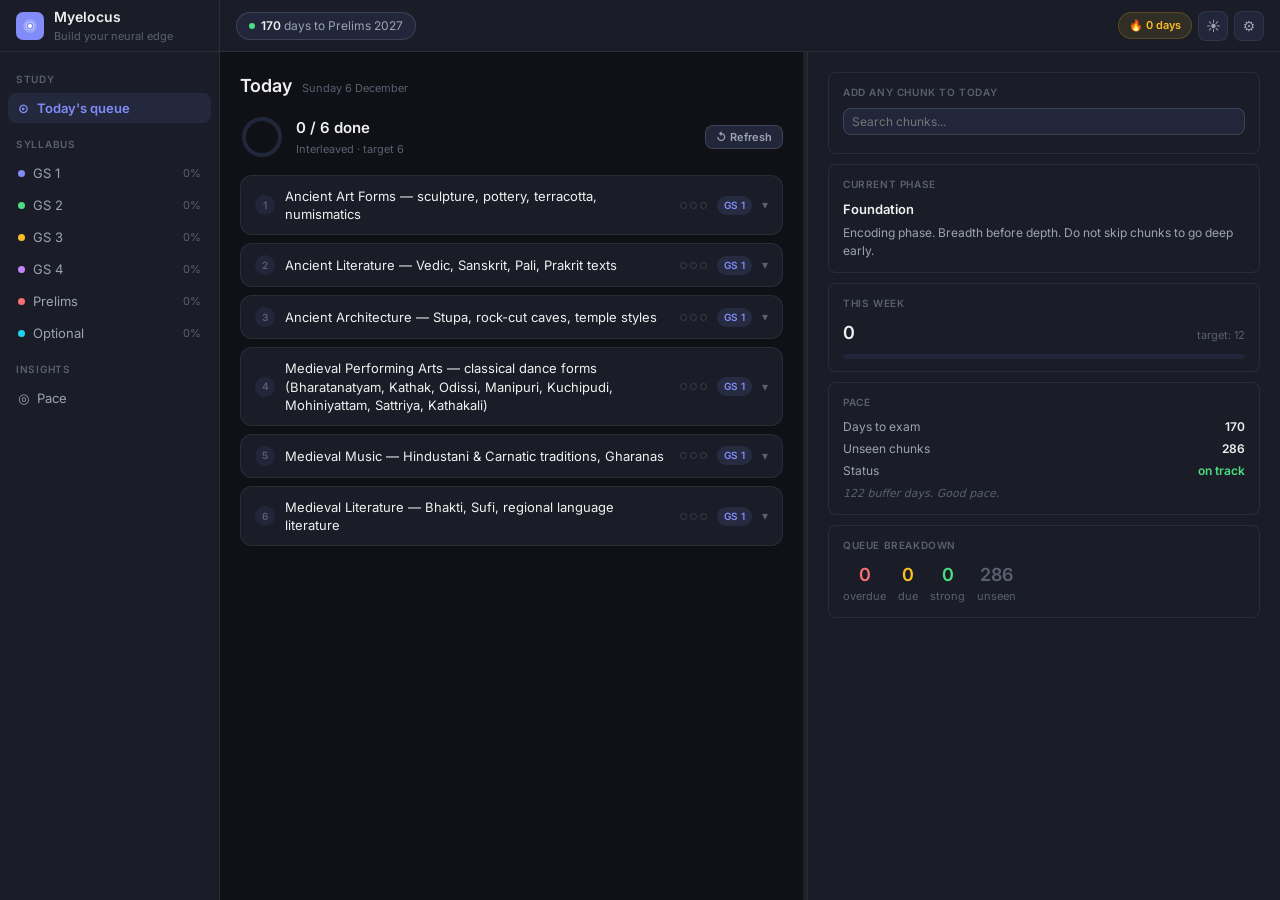
==== commit 4c4c2e7e: "9th Fix" ====
--- a/index.html
+++ b/index.html
@@ -126,6 +126,18 @@
 </nav>
 
 <div class="toast" id="toast"></div>
+
+<!-- Danger confirm modal (subject deletion) -->
+<div class="danger-overlay" id="danger-modal">
+  <div class="danger-box">
+    <div class="danger-title">⚠ Delete subject</div>
+    <div class="danger-body" id="danger-modal-body"></div>
+    <div class="danger-actions">
+      <button class="btn btn-ghost" onclick="UI.cancelDeleteSubject()">Cancel</button>
+      <button class="btn danger-confirm-btn" onclick="UI.confirmDeleteSubject()">Delete subject</button>
+    </div>
+  </div>
+</div>
 
 <script src="syllabus.js"></script>
 <script src="engine.js"></script>
@@ -374,6 +386,12 @@
     // Right pane
     document.getElementById('today-right').innerHTML = `<div class="today-side">
       <div class="scard">
+        <div class="scard-t">Add any chunk to today</div>
+        <input class="field" type="text" id="chunk-search-inp" placeholder="Search chunks..." style="font-size:12px;padding:5px 8px;margin-bottom:6px"
+          oninput="UI.renderChunkSearch(this.value)">
+        <div id="chunk-search-results" style="max-height:180px;overflow-y:auto"></div>
+      </div>
+      <div class="scard">
         <div class="scard-t">Current phase</div>
         <div class="t-section" style="margin-bottom:4px">${phase?.name||'—'}</div>
         <div style="font-size:12px;color:var(--text2);line-height:1.5">${phase?.note||''}</div>
@@ -401,12 +419,6 @@
           <div style="text-align:center"><div style="font-size:18px;font-weight:600;color:var(--c-green)">${stats.strong}</div><div class="t-meta">strong</div></div>
           <div style="text-align:center"><div style="font-size:18px;font-weight:600;color:var(--text3)">${stats.unseen}</div><div class="t-meta">unseen</div></div>
         </div>
-      </div>
-      <div class="scard">
-        <div class="scard-t">Add any chunk to today</div>
-        <input class="field" type="text" id="chunk-search-inp" placeholder="Search chunks..." style="font-size:12px;padding:5px 8px;margin-bottom:6px"
-          oninput="UI.renderChunkSearch(this.value)">
-        <div id="chunk-search-results" style="max-height:180px;overflow-y:auto"></div>
       </div>
     </div>`;
   },
@@ -445,7 +457,7 @@
   addChunkToQueue(chunkId, paperId) {
     // Find the full item
     let found = null;
-    for (const subj of PAPERS[paperId].subjects) {
+    for (const subj of DB.getSubjects(paperId)) {
       for (const bullet of DB.getBullets(paperId, subj.id)) {
         const c = bullet.chunks.find(ch => ch.id === chunkId);
         if (c) { found = { chunk: c, paperId, subjId: subj.id, bulletId: bullet.id }; break; }
@@ -495,8 +507,7 @@
       ○ ◑ ● = first exposure / PYQ seen / PYQ attempted &nbsp;·&nbsp; Click chunk to open detail on right
     </div>`;
 
-    paper.subjects.forEach(subj => {
-      const sStats = Analytics.subjectStats(paperId, subj.id);
+    DB.getSubjects(paperId).forEach(subj => {
       const coaching = DB.getCoaching(paperId, subj.id);
       const cpct = coaching.total > 0 ? Math.round(coaching.completed/coaching.total*100) : 0;
       const subKey = `s-${paperId}-${subj.id}`;
@@ -505,10 +516,14 @@
 
       h += `<div class="subject-block">
         <div class="subject-hdr" onclick="UI.selectSubject('${paperId}','${subj.id}');UI.toggleKey('${subKey}',true)">
-          <span class="subject-name">${subj.name}</span>
+          <span class="subject-name" contenteditable="true" spellcheck="false"
+            onclick="event.stopPropagation()"
+            onkeydown="if(event.key==='Enter'){event.preventDefault();this.blur()}"
+            onblur="UI.saveSubjectName('${paperId}','${subj.id}',this.textContent.trim())"
+            title="Click to rename subject">${subj.name}</span>
           <div class="subject-meta">
-            ${sStats.total > 0 ? `<div class="btrack" style="width:56px"><div class="bfill" style="width:${sStats.cov}%;background:${paper.color}"></div></div>
-            <span class="subject-pct" style="color:${paper.color}">${sStats.cov}%</span>` : '<span class="t-meta">no chunks yet</span>'}
+            <button class="btn btn-ghost btn-sm subj-del-btn" title="Delete subject"
+              onclick="event.stopPropagation();UI.askDeleteSubject('${paperId}','${subj.id}')">🗑 Delete</button>
             <span class="subject-arr">${isOpen?'▴':'▾'}</span>
           </div>
         </div>
@@ -520,10 +535,11 @@
           <div class="coaching-inputs">
             <input class="cinp cinp-wide" type="text" placeholder="Academy name" value="${coaching.academy||''}"
               onchange="UI.saveCoaching('${paperId}','${subj.id}',this,'academy')">
-            <input class="cinp cinp-num" type="number" min="0" placeholder="Total" value="${coaching.total||''}"
+            <span class="cinp-lbl">Total</span>
+            <input class="cinp cinp-num" type="number" min="0" placeholder="0" value="${coaching.total||''}"
               onchange="UI.saveCoaching('${paperId}','${subj.id}',this,'total')">
-            <span class="t-meta">/</span>
-            <input class="cinp cinp-num" type="number" min="0" placeholder="Done" value="${coaching.completed||''}"
+            <span class="cinp-lbl">Done</span>
+            <input class="cinp cinp-num" type="number" min="0" placeholder="0" value="${coaching.completed||''}"
               onchange="UI.saveCoaching('${paperId}','${subj.id}',this,'completed')">
             ${coaching.total > 0 ? `<span class="coaching-pct">${cpct}%</span>` : ''}
           </div>
@@ -537,14 +553,10 @@
 
           return `<div class="bullet-block">
             <div class="bullet-hdr" onclick="UI.toggleKey('${bulKey}',false)">
-              <div style="flex:1;min-width:0">
-                <div style="font-size:12px;font-weight:600;color:var(--text);margin-bottom:2px"
-                  contenteditable="true" spellcheck="false"
-                  onblur="UI.saveBulletLabel('${paperId}','${subj.id}','${bullet.id}',this.textContent.trim())"
-                  onclick="event.stopPropagation()"
-                  title="Click to edit label">${bullet.label}</div>
-                <div class="bullet-official">${bullet.official}</div>
-              </div>
+              <div class="bullet-official-edit" contenteditable="true" spellcheck="false"
+                onblur="UI.saveBulletOfficial('${paperId}','${subj.id}','${bullet.id}',this.textContent.trim())"
+                onclick="event.stopPropagation()"
+                title="Click to edit the official bullet text">${bullet.official}</div>
               <div style="display:flex;align-items:center;gap:8px;flex-shrink:0">
                 ${bullet.chunks.length > 0 ? `<span class="t-meta">${covCount}/${bullet.chunks.length}</span>` : ''}
                 <button class="btn btn-ghost btn-sm" onclick="event.stopPropagation();UI.deleteBullet('${paperId}','${subj.id}','${bullet.id}')" style="padding:2px 6px;font-size:10px;color:var(--c-red);border-color:var(--c-red)">✕</button>
@@ -555,17 +567,13 @@
             ${isBulOpen ? `
             ${bullet.chunks.map(chunk => {
               const rec = DB.getRecord(chunk.id) || {};
-              const str = SRS.strength(rec);
               const isSel = this.selectedChunkId === chunk.id;
-              let sc = 'unseen';
-              if (rec.firstStudied) {
-                if (rec.nextReview && rec.nextReview < todayStr()) sc = 'due';
-                else if ((rec.repetitions||0) < 2) sc = 'studying';
-                else if ((rec.lastScore||0) <= 2) sc = 'fragile';
-                else sc = 'strong';
-              }
               return `<div class="chunk-row ${isSel?'selected':''}" onclick="UI.selectChunk('${chunk.id}')">
-                <div class="chunk-name">${chunk.name}</div>
+                <div class="chunk-name" contenteditable="true" spellcheck="false"
+                  onclick="event.stopPropagation()"
+                  onkeydown="if(event.key==='Enter'){event.preventDefault();this.blur()}"
+                  onblur="UI.saveChunkName('${paperId}','${subj.id}','${bullet.id}','${chunk.id}',this.textContent.trim())"
+                  title="Click to rename chunk">${chunk.name}</div>
                 <div class="gap-dots">
                   <div class="gdot ${rec.gap1Done?'done':''}" title="First exposure"></div>
                   <div class="gdot ${SRS.gapClass(rec.gap2Remaining)}" title="PYQ seen"></div>
@@ -597,6 +605,13 @@
       </div>`;
     });
 
+    // Add subject
+    h += `<div class="add-subject-row">
+      <input class="field" type="text" id="si-${paperId}" placeholder="Add a new subject to ${paper.label}..." style="font-size:12px;padding:6px 10px"
+        onkeydown="if(event.key==='Enter'){UI.addSubject('${paperId}');event.preventDefault()}">
+      <button class="btn btn-ghost btn-sm" onclick="UI.addSubject('${paperId}')">+ Subject</button>
+    </div>`;
+
     document.getElementById('syllabus-left').innerHTML = h;
   },
 
@@ -608,6 +623,60 @@
 
   saveBulletLabel(paperId, subjId, bulletId, label) {
     if (label) DB.updateBulletLabel(paperId, subjId, bulletId, label);
+  },
+
+  saveBulletOfficial(paperId, subjId, bulletId, text) {
+    if (text) DB.updateBulletOfficial(paperId, subjId, bulletId, text);
+    else this.renderSyllabus();
+  },
+
+  saveChunkName(paperId, subjId, bulletId, chunkId, name) {
+    if (name) { DB.updateChunkName(paperId, subjId, bulletId, chunkId, name); if (this.selectedChunkId === chunkId) this.renderChunkDetail(chunkId); }
+    else this.renderSyllabus();
+  },
+
+  saveSubjectName(paperId, subjId, name) {
+    if (name) { DB.updateSubjectName(paperId, subjId, name); }
+    else this.renderSyllabus();
+  },
+
+  addSubject(paperId) {
+    const inp = document.getElementById(`si-${paperId}`);
+    const name = inp?.value?.trim();
+    if (!name) { this.toast('Enter a subject name'); return; }
+    DB.addSubject(paperId, name);
+    inp.value = '';
+    this.renderSyllabus(); this.updateNavPcts();
+    this.toast('Subject added ✓');
+  },
+
+  // Subject deletion uses a distinct red danger modal (not the browser confirm)
+  askDeleteSubject(paperId, subjId) {
+    const subj = DB.getSubjects(paperId).find(s => s.id === subjId);
+    const bullets = DB.getBullets(paperId, subjId);
+    const chunkCount = bullets.reduce((n, b) => n + (b.chunks?.length || 0), 0);
+    this._pendingSubjDelete = { paperId, subjId };
+    const modal = document.getElementById('danger-modal');
+    document.getElementById('danger-modal-body').innerHTML =
+      `Delete the subject <strong>"${subj ? subj.name : ''}"</strong>?<br><br>` +
+      `This permanently removes <strong>${bullets.length} bullet${bullets.length!==1?'s':''}</strong> and ` +
+      `<strong>${chunkCount} chunk${chunkCount!==1?'s':''}</strong> inside it, along with all their study progress, ` +
+      `coaching data, and SRS history. <span style="color:var(--c-red)">This cannot be undone.</span>`;
+    modal.classList.add('show');
+  },
+  cancelDeleteSubject() {
+    this._pendingSubjDelete = null;
+    document.getElementById('danger-modal').classList.remove('show');
+  },
+  confirmDeleteSubject() {
+    const p = this._pendingSubjDelete;
+    document.getElementById('danger-modal').classList.remove('show');
+    if (!p) return;
+    DB.deleteSubject(p.paperId, p.subjId);
+    this._pendingSubjDelete = null;
+    if (this.selectedSubject && this.selectedSubject.subjId === p.subjId) { this.selectedSubject = null; this.renderChunkDetail(null); }
+    this.updateHeader(); this.updateNavPcts(); this.renderSyllabus();
+    this.toast('Subject deleted');
   },
 
   saveCoaching(paperId, subjId, el, field) {
@@ -661,7 +730,7 @@
     const el = document.getElementById('chunk-detail');
     if (!el) return;
     const paper = PAPERS[paperId];
-    const subj = paper.subjects.find(s => s.id === subjId);
+    const subj = DB.getSubjects(paperId).find(s => s.id === subjId);
     if (!subj) return;
     const ss = Analytics.subjectStats(paperId, subjId);
     const ch = DB.getCoaching(paperId, subjId);
@@ -773,7 +842,7 @@
     // Find chunk
     let foundChunk=null, foundBullet=null, foundPaper=null, foundPaperId=null;
     for (const paperId of PAPER_ORDER) {
-      for (const subj of PAPERS[paperId].subjects) {
+      for (const subj of DB.getSubjects(paperId)) {
         for (const bullet of DB.getBullets(paperId, subj.id)) {
           const c = bullet.chunks.find(c => c.id === chunkId);
           if (c) { foundChunk=c; foundBullet=bullet; foundPaper=PAPERS[paperId]; foundPaperId=paperId; break; }
@@ -983,13 +1052,15 @@
     });
 
     // Table with subject expansion
+    const pctColor = (p, has) => !has ? 'var(--text3)' : p >= 80 ? 'var(--c-green)' : p >= 50 ? 'var(--c-amber)' : 'var(--c-red)';
     let tableH = `<table class="pace-table">
       <thead><tr>
-        <th>Paper</th><th>Coverage</th><th>Chunks</th>
-        <th title="First exposure done">Gap 1</th>
-        <th title="PYQ seen done">Gap 2</th>
-        <th title="PYQ attempted done">Gap 3</th>
-        <th>Lectures</th>
+        <th>Paper</th>
+        <th title="Lectures attended">Lectures %</th>
+        <th title="First exposure done">First exp. %</th>
+        <th title="PYQ seen done">PYQ seen %</th>
+        <th title="PYQ attempted done">PYQ att. %</th>
+        <th>Chunks</th>
         <th>Time</th>
       </tr></thead><tbody>`;
 
@@ -999,34 +1070,35 @@
       const isExp = !!this.expanded[`pace-${paperId}`];
       // Cumulative lectures for this paper
       let lTotal = 0, lDone = 0;
-      PAPERS[paperId].subjects.forEach(subj => { const ch = DB.getCoaching(paperId, subj.id); lTotal += ch.total || 0; lDone += ch.completed || 0; });
+      DB.getSubjects(paperId).forEach(subj => { const ch = DB.getCoaching(paperId, subj.id); lTotal += ch.total || 0; lDone += ch.completed || 0; });
       const lPct = lTotal > 0 ? Math.round(lDone / lTotal * 100) : null;
-      const lStr = lTotal > 0 ? `${lDone}/${lTotal} (${lPct}%)` : '—';
-      const lColor = lTotal === 0 ? 'var(--text3)' : lPct >= 80 ? 'var(--c-green)' : lPct >= 50 ? 'var(--c-amber)' : 'var(--c-red)';
+      const g1 = ps.total ? Math.round(ps.gap1/ps.total*100) : 0;
+      const g2 = ps.total ? Math.round(ps.gap2/ps.total*100) : 0;
+      const g3 = ps.total ? Math.round(ps.gap3/ps.total*100) : 0;
       tableH += `<tr onclick="UI.togglePacePaper('${paperId}')" class="${isExp?'expanded':''}">
         <td class="paper-name-cell"><div class="nav-dot" style="background:${paper.color}"></div>${paper.label}<span style="font-size:10px;color:var(--text3);margin-left:4px">${isExp?'▴':'▾'}</span></td>
-        <td><div style="display:flex;align-items:center;gap:6px"><div class="btrack" style="width:44px"><div class="bfill" style="width:${ps.cov}%;background:${paper.color}"></div></div>${ps.cov}%</div></td>
+        <td style="color:${pctColor(lPct||0, lTotal>0)}">🎓 ${lPct!==null?lPct+'%':'—'}</td>
+        <td style="color:${pctColor(g1, ps.total>0)}">${ps.total?g1+'%':'—'}</td>
+        <td style="color:${pctColor(g2, ps.total>0)}">${ps.total?g2+'%':'—'}</td>
+        <td style="color:${pctColor(g3, ps.total>0)}">${ps.total?g3+'%':'—'}</td>
         <td>${ps.studied}/${ps.total}</td>
-        <td style="color:${ps.gap1>=ps.total&&ps.total>0?'var(--c-green)':'var(--text2)'}">${ps.gap1}/${ps.total}</td>
-        <td style="color:${ps.gap2>=ps.total&&ps.total>0?'var(--c-green)':'var(--text2)'}">${ps.gap2}/${ps.total}</td>
-        <td style="color:${ps.gap3>=ps.total&&ps.total>0?'var(--c-green)':'var(--text2)'}">${ps.gap3}/${ps.total}</td>
-        <td style="color:${lColor}">🎓 ${lStr}</td>
         <td>${fmtMins(ps.totalMins)}</td>
       </tr>`;
       if (isExp) {
-        PAPERS[paperId].subjects.forEach(subj => {
+        DB.getSubjects(paperId).forEach(subj => {
           const ss = Analytics.subjectStats(paperId, subj.id);
           const ch = DB.getCoaching(paperId, subj.id);
-          const lectureStr = ch.total > 0 ? `${ch.completed}/${ch.total} (${Math.round(ch.completed/ch.total*100)}%)` : '—';
-          const lectureColor = ch.total > 0 ? 'var(--c-green)' : 'var(--text3)';
+          const slPct = ch.total > 0 ? Math.round(ch.completed/ch.total*100) : null;
+          const sg1 = ss.total ? Math.round(ss.gap1/ss.total*100) : 0;
+          const sg2 = ss.total ? Math.round(ss.gap2/ss.total*100) : 0;
+          const sg3 = ss.total ? Math.round(ss.gap3/ss.total*100) : 0;
           tableH += `<tr class="subj-expand-row">
             <td style="padding-left:24px;color:var(--text2)">↳ ${subj.name}</td>
-            <td><div style="display:flex;align-items:center;gap:5px"><div class="btrack" style="width:36px"><div class="bfill" style="width:${ss.cov}%;background:${paper.color}"></div></div>${ss.cov}%</div></td>
+            <td style="color:${pctColor(slPct||0, ch.total>0)}">🎓 ${slPct!==null?slPct+'%':'—'}</td>
+            <td>${ss.total?sg1+'%':'—'}</td>
+            <td>${ss.total?sg2+'%':'—'}</td>
+            <td>${ss.total?sg3+'%':'—'}</td>
             <td>${ss.studied}/${ss.total}</td>
-            <td>${ss.gap1}/${ss.total}</td>
-            <td>${ss.gap2}/${ss.total}</td>
-            <td>${ss.gap3}/${ss.total}</td>
-            <td style="color:${lectureColor}">🎓 ${lectureStr}</td>
             <td>${fmtMins(ss.totalMins)}</td>
           </tr>`;
         });
@@ -1058,7 +1130,7 @@
     <!-- Three-bar pipeline per paper -->
     <div style="background:var(--bg2);border:1px solid var(--border);border-radius:var(--radius);padding:16px;margin-bottom:16px">
       <div class="detail-label" style="margin-bottom:14px">Pipeline by paper — the gap between bars is your preparation risk</div>
-      ${pipeH || '<div class="t-meta">No chunks added yet</div>'}
+      ${pipeH ? `<div class="pipe-grid">${pipeH}</div>` : '<div class="t-meta">No chunks added yet</div>'}
       <div style="display:flex;gap:16px;margin-top:10px;padding-top:10px;border-top:1px solid var(--border)">
         <div style="display:flex;align-items:center;gap:5px"><div style="width:10px;height:4px;border-radius:2px;background:var(--accent)"></div><span class="t-meta">First exposure</span></div>
         <div style="display:flex;align-items:center;gap:5px"><div style="width:10px;height:4px;border-radius:2px;background:var(--c-amber)"></div><span class="t-meta">PYQ seen</span></div>
--- a/styles.css
+++ b/styles.css
@@ -586,27 +586,28 @@
 .coaching-row {
   display: flex;
   align-items: center;
-  gap: 8px;
-  padding: 7px 14px;
+  gap: 10px;
+  padding: 11px 14px;
   background: var(--accent-bg);
   border-bottom: 1px solid var(--border);
   flex-wrap: wrap;
 }
-.coaching-label { font-size: 11px; color: var(--accent); font-weight: 600; flex-shrink: 0; }
-.coaching-inputs { display: flex; align-items: center; gap: 5px; margin-left: auto; }
+.coaching-label { font-size: 12px; color: var(--accent); font-weight: 600; flex-shrink: 0; }
+.coaching-inputs { display: flex; align-items: center; gap: 8px; margin-left: auto; flex-wrap: wrap; }
 .cinp {
-  padding: 3px 6px;
-  font-size: 11px;
+  padding: 7px 10px;
+  font-size: 13px;
   background: var(--bg2);
   border: 1px solid var(--border2);
-  border-radius: 5px;
+  border-radius: 6px;
   color: var(--text);
   outline: none;
 }
 .cinp:focus { border-color: var(--accent); }
-.cinp-wide { width: 100px; }
-.cinp-num  { width: 46px; text-align: center; }
-.coaching-pct { font-size: 11px; color: var(--text3); }
+.cinp-wide { width: 220px; max-width: 52vw; }
+.cinp-num  { width: 72px; text-align: center; }
+.cinp-lbl { font-size: 11px; color: var(--text3); }
+.coaching-pct { font-size: 12px; color: var(--text2); font-weight: 600; }
 
 /* Bullet block */
 .bullet-block { border-bottom: 1px solid var(--border); }
@@ -893,3 +894,57 @@
   .bnav { display: flex; }
   body { padding-bottom: 64px; }
 }
+
+/* ─── Editable subjects / bullets / chunks ─── */
+.subject-name { padding: 2px 5px; border-radius: 4px; outline: none; }
+.subject-name:hover { background: var(--bg4); }
+.subject-name:focus { background: var(--bg2); box-shadow: inset 0 0 0 1px var(--accent-border); }
+.subj-del-btn { font-size: 10px; padding: 3px 9px; color: var(--c-red); border-color: var(--border2); }
+.subj-del-btn:hover { color: #fff; background: var(--c-red); border-color: var(--c-red); }
+
+.bullet-official-edit {
+  flex: 1; min-width: 0;
+  font-size: 12px; color: var(--text); line-height: 1.45;
+  padding: 3px 5px; border-radius: 4px; outline: none;
+}
+.bullet-official-edit:hover { background: var(--bg3); }
+.bullet-official-edit:focus { background: var(--bg2); box-shadow: inset 0 0 0 1px var(--accent-border); }
+
+.chunk-name { padding: 2px 5px; border-radius: 4px; outline: none; }
+.chunk-name:hover { background: var(--bg4); }
+.chunk-name:focus { background: var(--bg2); box-shadow: inset 0 0 0 1px var(--accent-border); }
+
+.add-subject-row {
+  display: flex; gap: 8px; align-items: center;
+  margin: 10px 0 4px;
+  padding: 12px 14px;
+  border: 1px dashed var(--border2);
+  border-radius: var(--radius);
+}
+.add-subject-row .field { flex: 1; }
+
+/* ─── Pace: 2-up pipeline ─── */
+.pipe-grid { display: grid; grid-template-columns: 1fr 1fr; gap: 0 28px; }
+@media (max-width: 760px) { .pipe-grid { grid-template-columns: 1fr; gap: 0; } }
+
+/* ─── Danger confirm modal (subject deletion) ─── */
+.danger-overlay {
+  position: fixed; inset: 0;
+  background: rgba(0,0,0,0.62);
+  display: none; align-items: center; justify-content: center;
+  z-index: 1000; padding: 20px;
+}
+.danger-overlay.show { display: flex; }
+.danger-box {
+  background: var(--bg2);
+  border: 1.5px solid var(--c-red);
+  border-radius: var(--radius);
+  max-width: 440px; width: 100%;
+  padding: 22px;
+  box-shadow: 0 24px 70px rgba(0,0,0,0.55);
+}
+.danger-title { font-size: 16px; font-weight: 700; color: var(--c-red); margin-bottom: 12px; }
+.danger-body { font-size: 13px; color: var(--text); line-height: 1.65; margin-bottom: 20px; }
+.danger-actions { display: flex; justify-content: flex-end; gap: 10px; }
+.danger-confirm-btn { background: var(--c-red); border: 1px solid var(--c-red); color: #fff; }
+.danger-confirm-btn:hover { background: #dc2626; border-color: #dc2626; }
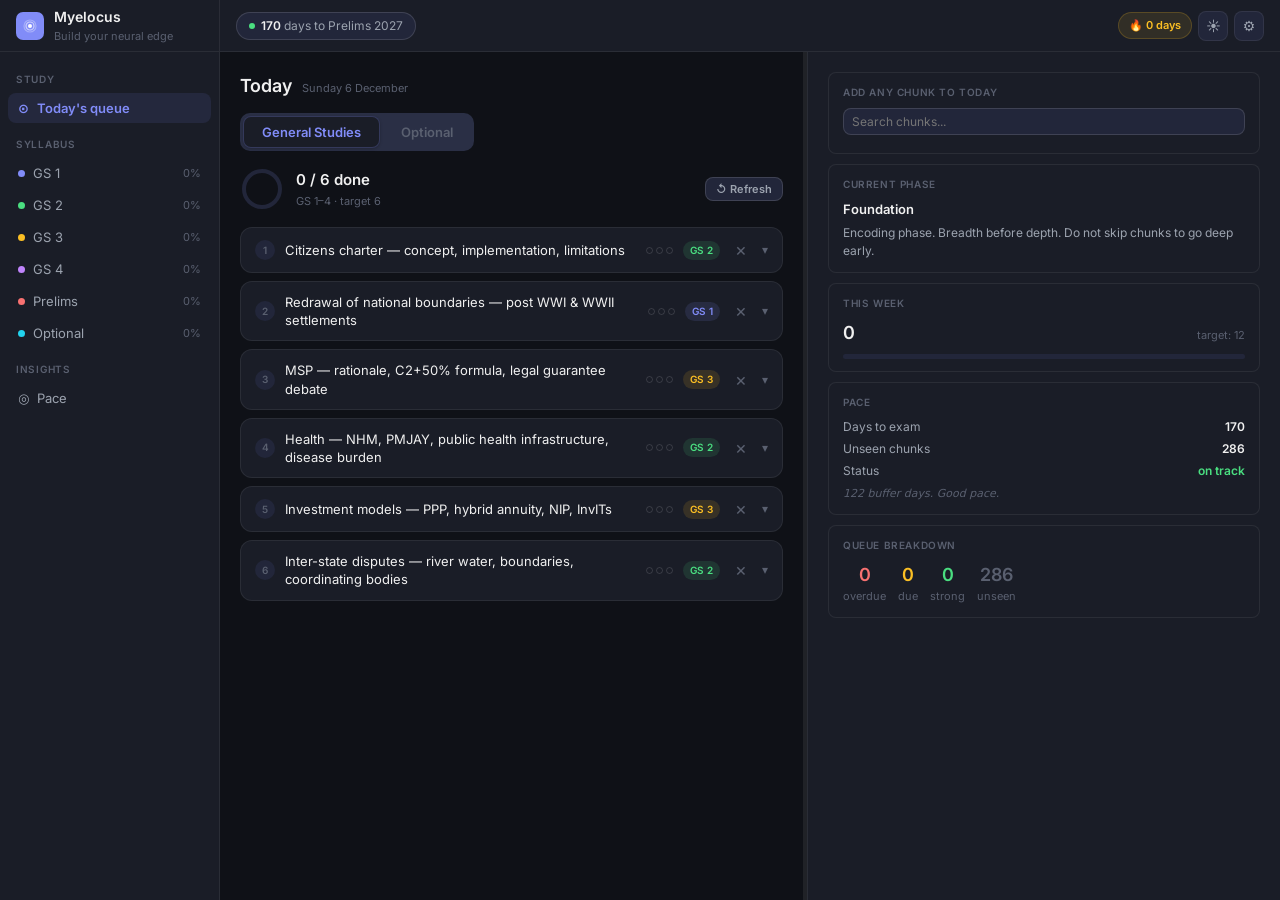
==== commit 49db63e4: "GS/Optional queues, lecture-weighted selection Today / queue: - Wire recall rating (Again/Hard/Good" ====
--- a/index.html
+++ b/index.html
@@ -139,6 +139,9 @@
   </div>
 </div>
 
+<!-- Subject right-click / long-press context menu -->
+<div id="subj-context-menu" class="ctx-menu"></div>
+
 <script src="syllabus.js"></script>
 <script src="engine.js"></script>
 <script>
@@ -157,7 +160,7 @@
     this.currentYear = DB.settings.targetYear || 2027;
     this.applyTheme();
     this.initSplitPane();
-    if (!Queue.restore()) Queue.build(DB.settings.dailyTarget || 6);
+    if (!Queue.restoreAll()) { Queue.build(Queue.targetFor('gs'),'gs'); Queue.build(Queue.targetFor('optional'),'optional'); }
     this.updateHeader();
     this.updateNavPcts();
     this.renderToday();
@@ -284,7 +287,7 @@
 
   // ── TODAY ────────────────────────────────────────────────────────────────────
   renderToday() {
-    const target = DB.settings.dailyTarget || 6;
+    const target = Queue.targetFor(Queue.active);
     const total = Queue.current.length;
     const done = Queue.doneCount();
     const pct = total > 0 ? Math.round(done / total * 100) : 0;
@@ -314,7 +317,7 @@
             <div class="ds"><div class="dsv" style="color:var(--c-amber)">🔥${DB.settings.streak||0}</div><div class="dsl">Streak</div></div>
             <div class="ds"><div class="dsv" style="color:var(--c-green)">${stats.strong}</div><div class="dsl">Strong</div></div>
           </div>
-          <button class="btn btn-ghost" onclick="Queue.build(${target});UI.renderToday();">Load more</button>
+          <button class="btn btn-ghost" onclick="UI.rebuildActive()">Load more</button>
         </div>`;
       }
 
@@ -336,6 +339,7 @@
               <div class="gdot ${g3c}" title="PYQ attempted"></div>
             </div>
             <span class="qpaper-badge" style="background:${paper.color}20;color:${paper.color}">${paper.label}</span>
+            <button class="qremove" title="Remove from today's list" onclick="event.stopPropagation();UI.removeCardUI(${idx})">×</button>
             <span class="qarr">${st.open?'▴':'▾'}</span>
           </div>
           ${st.open ? `<div class="qbody">
@@ -354,9 +358,18 @@
                   </div>
                 </div>`).join('')}
               </div>
-              <div class="card-actions" style="display:flex;justify-content:space-between;align-items:center">
-                <button class="btn btn-ghost btn-sm" onclick="UI.saveActivity(${idx})">Save activity</button>
-                <button class="btn btn-primary btn-sm" onclick="UI.doneCard(${idx})" style="margin-left:auto">Done ✓</button>
+              <div class="recall-section">
+                <div class="recall-q">How well do you know this now?</div>
+                <div class="recall-btns">
+                  <button class="rbtn r-again" onclick="UI.rateCardUI(${idx},1)">Again</button>
+                  <button class="rbtn r-hard"  onclick="UI.rateCardUI(${idx},2)">Hard</button>
+                  <button class="rbtn r-good"  onclick="UI.rateCardUI(${idx},3)">Good</button>
+                  <button class="rbtn r-easy"  onclick="UI.rateCardUI(${idx},4)">Easy</button>
+                </div>
+                <div class="recall-foot">
+                  <button class="btn btn-ghost btn-sm" onclick="UI.saveActivity(${idx})">Save activity</button>
+                  <button class="btn btn-ghost btn-sm skip-btn" onclick="UI.skipCardUI(${idx})" title="First time reading this — just log time, no rating">Skip · first read →</button>
+                </div>
               </div>
             </div>
           </div>` : ''}
@@ -366,9 +379,13 @@
 
     // Left pane
     document.getElementById('today-left').innerHTML = `
-    <div style="display:flex;align-items:baseline;gap:10px;margin-bottom:16px">
+    <div style="display:flex;align-items:baseline;gap:10px;margin-bottom:14px">
       <div class="t-page">Today</div>
       <div class="t-meta">${new Date().toLocaleDateString('en-IN',{weekday:'long',day:'numeric',month:'long'})}</div>
+    </div>
+    <div class="scope-toggle">
+      <button class="scope-seg ${Queue.active==='gs'?'active':''}" onclick="UI.setQueueScope('gs')">General Studies</button>
+      <button class="scope-seg ${Queue.active==='optional'?'active':''}" onclick="UI.setQueueScope('optional')">Optional</button>
     </div>
     <div class="session-ring-wrap">
       <svg width="44" height="44" viewBox="0 0 44 44">
@@ -378,8 +395,8 @@
           stroke-linecap="round" transform="rotate(-90 22 22)"
           style="transition:stroke-dashoffset 0.5s ease"/>
       </svg>
-      <div class="ring-info"><h3>${done} / ${total} done</h3><p>Interleaved · target ${target}</p></div>
-      <button class="btn btn-ghost btn-sm" style="margin-left:auto" onclick="Queue.build(${target});UI.renderToday();">↺ Refresh</button>
+      <div class="ring-info"><h3>${done} / ${total} done</h3><p>${Queue.active==='optional'?'Optional':'GS 1–4'} · target ${target}</p></div>
+      <button class="btn btn-ghost btn-sm" style="margin-left:auto" onclick="UI.rebuildActive()">↺ Refresh</button>
     </div>
     ${qH}`;
 
@@ -424,16 +441,37 @@
   },
 
   toggleCard(idx) { Queue.toggleCard(idx); this.renderToday(); },
-  doneCard(idx) {
-    // Save any checked activity first
+  // Collect any checked activity rows for a card and return [{medium,mins}]
+  flushActivity(idx) {
     const acts=[];
     ['lecture','ncert','pyq-seen','pyq-attempted','reference'].forEach(key=>{ const cb=document.getElementById(`act-${idx}-${key}`); const mi=document.getElementById(`mins-${idx}-${key}`); if(cb?.checked&&mi?.value) acts.push({medium:key,mins:parseInt(mi.value)||0}); });
     if (acts.length) Queue.logActivity(idx, acts);
-    Queue.cardStates[idx]={done:true,score:3,open:false}; Queue.saveState();
+    return acts.reduce((s,a)=>s+a.mins,0);
+  },
+  rateCardUI(idx, score) {
+    const mins = this.flushActivity(idx);
+    Queue.rateCard(idx, score);
     this.updateHeader(); this.updateNavPcts(); this.renderToday();
-    const totalMins = acts.reduce((s,a)=>s+a.mins,0);
-    this.toast(totalMins > 0 ? `Done ✓ — ${totalMins} mins logged` : 'Done ✓');
-  },
+    const L=['','Again — back tomorrow','Hard — short interval','Good — interval grows','Easy — accelerated'];
+    this.toast(mins>0 ? `${L[score]} · ${mins} min logged` : L[score]);
+  },
+  skipCardUI(idx) {
+    const mins = this.flushActivity(idx);
+    Queue.skipCard(idx);
+    this.updateHeader(); this.updateNavPcts(); this.renderToday();
+    this.toast(mins>0 ? `First read logged · ${mins} min — returns tomorrow` : 'Marked as read — returns tomorrow');
+  },
+  removeCardUI(idx) {
+    Queue.removeCard(idx);
+    this.updateHeader(); this.renderToday();
+    this.toast('Removed from today');
+  },
+  setQueueScope(scope) {
+    Queue.setScope(scope);
+    if (Queue.current.length === 0) Queue.build(Queue.targetFor(scope), scope);
+    this.updateHeader(); this.renderToday();
+  },
+  rebuildActive() { Queue.build(Queue.targetFor(Queue.active), Queue.active); this.updateHeader(); this.updateNavPcts(); this.renderToday(); },
 
   renderChunkSearch(query) {
     const el = document.getElementById('chunk-search-results');
@@ -477,8 +515,6 @@
     this.renderToday();
     this.toast(`Added: ${found.chunk.name}`);
   },
-  markStudied(idx) { Queue.markStudied(idx); this.updateHeader(); this.updateNavPcts(); this.renderToday(); this.toast('Studied ✓'); },
-  rateCard(idx, score) { Queue.rateCard(idx, score); this.updateHeader(); this.updateNavPcts(); this.renderToday(); const L=['','Again — tomorrow','Hard — short interval','Good — interval grows','Easy — accelerated']; this.toast(L[score]); },
   toggleMins(idx, key) { const cb=document.getElementById(`act-${idx}-${key}`); const mw=document.getElementById(`amins-${idx}-${key}`); if(mw) mw.style.display=cb?.checked?'flex':'none'; },
   saveActivity(idx) {
     const acts=[];
@@ -514,16 +550,24 @@
       const isOpen = !!this.expanded[subKey];
       const bullets = DB.getBullets(paperId, subj.id);
 
-      h += `<div class="subject-block">
-        <div class="subject-hdr" onclick="UI.selectSubject('${paperId}','${subj.id}');UI.toggleKey('${subKey}',true)">
+      h += `<div class="subject-block" draggable="false"
+        ondragstart="UI.onSubjDragStart(event,'${paperId}','${subj.id}')"
+        ondragover="UI.onSubjDragOver(event)"
+        ondragleave="UI.onSubjDragLeave(event)"
+        ondrop="UI.onSubjDrop(event,'${paperId}','${subj.id}')"
+        ondragend="UI.onSubjDragEnd(event)">
+        <div class="subject-hdr"
+          oncontextmenu="UI.onSubjContext(event,'${paperId}','${subj.id}')"
+          ontouchstart="UI.onSubjTouchStart(event,'${paperId}','${subj.id}')"
+          ontouchend="UI.onSubjTouchEnd()" ontouchmove="UI.onSubjTouchEnd()"
+          onclick="UI.selectSubject('${paperId}','${subj.id}');UI.toggleKey('${subKey}',true)">
+          <span class="drag-grip" title="Drag to reorder" onmousedown="UI.gripDown(this)" onclick="event.stopPropagation()">⠿</span>
           <span class="subject-name" contenteditable="true" spellcheck="false"
             onclick="event.stopPropagation()"
             onkeydown="if(event.key==='Enter'){event.preventDefault();this.blur()}"
             onblur="UI.saveSubjectName('${paperId}','${subj.id}',this.textContent.trim())"
-            title="Click to rename subject">${subj.name}</span>
+            title="Click to rename · right-click for options">${subj.name}</span>
           <div class="subject-meta">
-            <button class="btn btn-ghost btn-sm subj-del-btn" title="Delete subject"
-              onclick="event.stopPropagation();UI.askDeleteSubject('${paperId}','${subj.id}')">🗑 Delete</button>
             <span class="subject-arr">${isOpen?'▴':'▾'}</span>
           </div>
         </div>
@@ -678,6 +722,59 @@
     this.updateHeader(); this.updateNavPcts(); this.renderSyllabus();
     this.toast('Subject deleted');
   },
+
+  // ── Subject drag-to-reorder (grip handle) ──
+  gripDown(el) { const b = el.closest('.subject-block'); if (b) b.setAttribute('draggable','true'); },
+  onSubjDragStart(e, paperId, subjId) {
+    this._dragSubj = { paperId, subjId };
+    try { e.dataTransfer.effectAllowed='move'; e.dataTransfer.setData('text/plain', subjId); } catch(_) {}
+    e.currentTarget.classList.add('dragging');
+  },
+  onSubjDragOver(e) {
+    if (!this._dragSubj) return;
+    e.preventDefault(); try { e.dataTransfer.dropEffect='move'; } catch(_) {}
+    e.currentTarget.classList.add('drag-over');
+  },
+  onSubjDragLeave(e) { e.currentTarget.classList.remove('drag-over'); },
+  onSubjDrop(e, paperId, subjId) {
+    e.preventDefault(); e.currentTarget.classList.remove('drag-over');
+    const d = this._dragSubj;
+    if (d && d.paperId === paperId && d.subjId !== subjId) {
+      DB.moveSubject(paperId, d.subjId, subjId);
+      this.renderSyllabus(); this.updateNavPcts();
+    }
+  },
+  onSubjDragEnd() {
+    this._dragSubj = null;
+    document.querySelectorAll('.subject-block.dragging,.subject-block.drag-over').forEach(el=>el.classList.remove('dragging','drag-over'));
+    document.querySelectorAll('.subject-block[draggable="true"]').forEach(el=>el.setAttribute('draggable','false'));
+  },
+
+  // ── Subject context menu (right-click + long-press) ──
+  onSubjContext(e, paperId, subjId) { e.preventDefault(); this.showSubjMenu(e.clientX, e.clientY, paperId, subjId); },
+  onSubjTouchStart(e, paperId, subjId) {
+    const t = e.touches ? e.touches[0] : e;
+    this.onSubjTouchEnd();
+    this._lpTimer = setTimeout(() => { this.showSubjMenu(t.clientX, t.clientY, paperId, subjId); if (navigator.vibrate) navigator.vibrate(12); }, 500);
+  },
+  onSubjTouchEnd() { if (this._lpTimer) { clearTimeout(this._lpTimer); this._lpTimer = null; } },
+  showSubjMenu(x, y, paperId, subjId) {
+    let menu = document.getElementById('subj-context-menu');
+    if (!menu) return;
+    menu.innerHTML = `<button class="ctx-item ctx-danger" onclick="UI.ctxDeleteSubject('${paperId}','${subjId}')">🗑 Delete subject</button>`;
+    menu.style.left = Math.min(x, window.innerWidth - 190) + 'px';
+    menu.style.top = Math.min(y, window.innerHeight - 60) + 'px';
+    menu.classList.add('show');
+    setTimeout(() => {
+      document.addEventListener('click', UI._closeSubjMenu, { once: true });
+      document.addEventListener('contextmenu', UI._closeSubjMenu, { once: true });
+      window.addEventListener('scroll', UI._closeSubjMenu, { once: true, capture: true });
+    }, 0);
+  },
+  _closeSubjMenu() { UI.hideSubjMenu(); },
+  hideSubjMenu() { const m = document.getElementById('subj-context-menu'); if (m) m.classList.remove('show'); },
+  ctxDeleteSubject(paperId, subjId) { this.hideSubjMenu(); this.askDeleteSubject(paperId, subjId); },
+
 
   saveCoaching(paperId, subjId, el, field) {
     const c = DB.getCoaching(paperId, subjId);
@@ -1160,6 +1257,7 @@
   // ── SETTINGS ─────────────────────────────────────────────────────────────────
   renderSettings() {
     const t = DB.settings.dailyTarget || 6;
+    const ot = DB.settings.optionalTarget || 3;
     const th = DB.settings.theme || 'dark';
     const pa = DB.settings.palette || 'cool';
     document.getElementById('c-settings').innerHTML = `
@@ -1178,11 +1276,18 @@
     <div class="settings-section">
       <div class="settings-title">Study</div>
       <div style="margin-bottom:12px">
-        <div class="setting-label" style="margin-bottom:6px">Daily chunk target: <strong id="td-disp">${t}</strong></div>
+        <div class="setting-label" style="margin-bottom:6px">GS daily chunk target (GS 1–4): <strong id="td-disp">${t}</strong></div>
         <input type="range" min="3" max="15" step="1" value="${t}" style="width:100%;accent-color:var(--accent)"
           oninput="document.getElementById('td-disp').textContent=this.value"
-          onchange="DB.settings.dailyTarget=parseInt(this.value);DB.save();Queue.build(parseInt(this.value));UI.renderToday();">
+          onchange="DB.settings.dailyTarget=parseInt(this.value);DB.save();Queue.build(parseInt(this.value),'gs');if(Queue.active==='gs')UI.renderToday();">
         <div style="display:flex;justify-content:space-between" class="t-meta"><span>3</span><span>6</span><span>15</span></div>
+      </div>
+      <div style="margin-bottom:12px">
+        <div class="setting-label" style="margin-bottom:6px">Optional daily chunk target: <strong id="otd-disp">${ot}</strong></div>
+        <input type="range" min="1" max="12" step="1" value="${ot}" style="width:100%;accent-color:var(--accent)"
+          oninput="document.getElementById('otd-disp').textContent=this.value"
+          onchange="DB.settings.optionalTarget=parseInt(this.value);DB.save();Queue.build(parseInt(this.value),'optional');if(Queue.active==='optional')UI.renderToday();">
+        <div style="display:flex;justify-content:space-between" class="t-meta"><span>1</span><span>3</span><span>12</span></div>
       </div>
       <div style="display:flex;align-items:center;justify-content:space-between">
         <div class="setting-label">Exam year</div>
@@ -1215,7 +1320,7 @@
   setAppearance(theme, palette) { DB.settings.theme=theme; DB.settings.palette=palette; DB.save(); this.applyTheme(); this.renderSettings(); },
   exportData() { const b=new Blob([DB.export()],{type:'application/json'}); const a=document.createElement('a'); a.href=URL.createObjectURL(b); a.download=`myelocus_backup_${todayStr()}.json`; a.click(); },
   importData(e) { const f=e.target.files[0]; if(!f) return; const r=new FileReader(); r.onload=ev=>{ try{DB.import(ev.target.result);this.init();this.toast('Imported ✓');}catch{this.toast('Invalid file');} }; r.readAsText(f); },
-  resetAll() { if(!confirm('Reset all progress?')) return; localStorage.removeItem('myelocus_v4'); localStorage.removeItem('myelocus_queue_v4'); DB.load(); Queue.build(6); this.init(); this.toast('Reset ✓'); }
+  resetAll() { if(!confirm('Reset all progress?')) return; localStorage.removeItem('myelocus_v4'); localStorage.removeItem('myelocus_queue_v5'); localStorage.removeItem('myelocus_queue_v4'); DB.load(); Queue.build(Queue.targetFor('gs'),'gs'); Queue.build(Queue.targetFor('optional'),'optional'); this.init(); this.toast('Reset ✓'); }
 };
 
 // Boot
--- a/styles.css
+++ b/styles.css
@@ -948,3 +948,83 @@
 .danger-actions { display: flex; justify-content: flex-end; gap: 10px; }
 .danger-confirm-btn { background: var(--c-red); border: 1px solid var(--c-red); color: #fff; }
 .danger-confirm-btn:hover { background: #dc2626; border-color: #dc2626; }
+
+/* ─── Today: GS / Optional segmented toggle ─── */
+.scope-toggle {
+  display: inline-flex; gap: 3px;
+  background: var(--bg4);
+  border-radius: 10px; padding: 3px;
+  margin-bottom: 16px;
+}
+.scope-seg {
+  border: none; background: transparent;
+  color: var(--text3); font-size: 13px; font-weight: 600;
+  font-family: inherit;
+  padding: 7px 18px; border-radius: 8px; cursor: pointer;
+  transition: color .15s ease, background .15s ease;
+}
+.scope-seg:hover { color: var(--text2); }
+.scope-seg.active {
+  background: var(--bg2); color: var(--accent);
+  box-shadow: 0 1px 3px rgba(0,0,0,0.22);
+  border: 1px solid var(--accent-border);
+}
+
+/* ─── Today card: remove (×) button ─── */
+.qremove {
+  border: none; background: transparent;
+  color: var(--text3); font-size: 18px; line-height: 1;
+  width: 22px; height: 22px; border-radius: 6px;
+  cursor: pointer; flex-shrink: 0;
+  display: inline-flex; align-items: center; justify-content: center;
+  transition: color .15s ease, background .15s ease;
+}
+.qremove:hover { color: var(--c-red); background: var(--c-red-bg); }
+
+/* ─── Today card: recall rating + skip ─── */
+.recall-section { margin-top: 12px; padding-top: 12px; border-top: 1px solid var(--border); }
+.recall-q { font-size: 12px; color: var(--text2); font-weight: 600; margin-bottom: 8px; }
+.recall-btns { display: flex; gap: 6px; }
+.rbtn {
+  flex: 1; padding: 9px 4px; border-radius: 8px;
+  font-family: inherit; font-size: 12.5px; font-weight: 600;
+  cursor: pointer; transition: all .12s ease;
+  border: 1px solid var(--border); background: var(--bg3); color: var(--text2);
+}
+.rbtn:hover { transform: translateY(-1px); }
+.r-again:hover { background: var(--c-red-bg);   color: var(--c-red);   border-color: var(--c-red); }
+.r-hard:hover  { background: var(--c-amber-bg); color: var(--c-amber); border-color: var(--c-amber); }
+.r-good:hover  { background: var(--c-green-bg); color: var(--c-green); border-color: var(--c-green); }
+.r-easy:hover  { background: var(--c-cyan-bg);  color: var(--c-cyan);  border-color: var(--c-cyan); }
+.recall-foot { display: flex; align-items: center; justify-content: space-between; margin-top: 10px; }
+.skip-btn { color: var(--text2); }
+.skip-btn:hover { color: var(--accent); border-color: var(--accent-border); }
+
+/* ─── Syllabus: drag-to-reorder subjects ─── */
+.drag-grip {
+  flex-shrink: 0; color: var(--text3); cursor: grab;
+  font-size: 14px; line-height: 1; padding: 2px 4px; margin-right: 2px;
+  user-select: none; letter-spacing: -1px;
+}
+.drag-grip:hover { color: var(--text2); }
+.drag-grip:active { cursor: grabbing; }
+.subject-block.dragging { opacity: 0.45; }
+.subject-block.drag-over { box-shadow: inset 0 3px 0 var(--accent); border-radius: var(--radius); }
+
+/* ─── Context menu (right-click / long-press) ─── */
+.ctx-menu {
+  position: fixed; z-index: 1100; display: none;
+  min-width: 180px; padding: 5px;
+  background: var(--bg2); border: 1px solid var(--border);
+  border-radius: 10px; box-shadow: 0 12px 40px rgba(0,0,0,0.4);
+}
+.ctx-menu.show { display: block; }
+.ctx-item {
+  display: block; width: 100%; text-align: left;
+  border: none; background: transparent; color: var(--text);
+  font-family: inherit; font-size: 13px; padding: 9px 12px;
+  border-radius: 7px; cursor: pointer;
+}
+.ctx-item:hover { background: var(--bg4); }
+.ctx-danger { color: var(--c-red); }
+.ctx-danger:hover { background: var(--c-red-bg); }
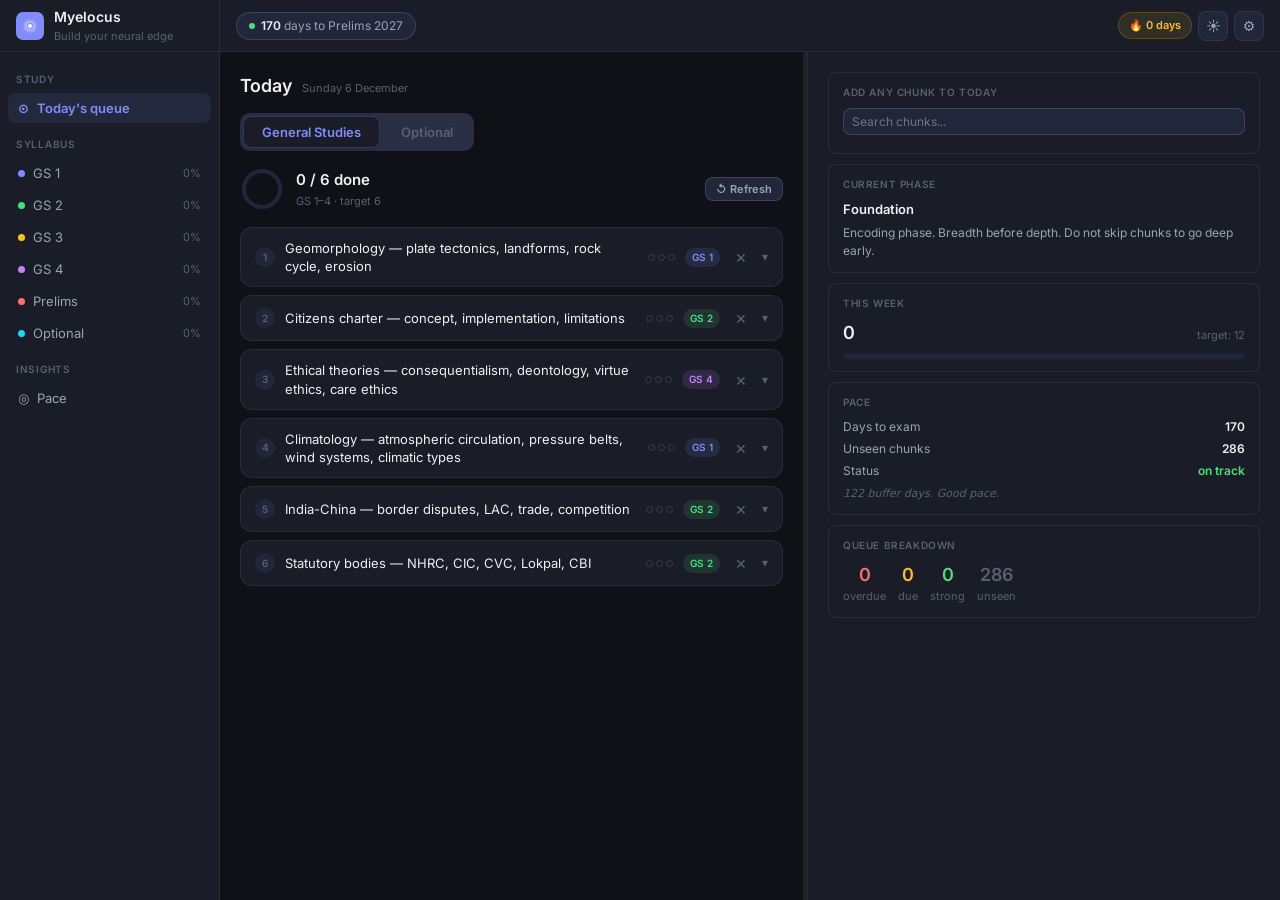
==== commit 462e7ca1: "V5 Syllabus tree: - Replace all visible × and add-input rows with right-click /   long-press conte" ====
--- a/index.html
+++ b/index.html
@@ -531,7 +531,10 @@
     const paper = PAPERS[paperId];
     const pStats = Analytics.paperStats(paperId);
 
-    let h = `
+    let h = `<div class="syllabus-pane"
+      oncontextmenu="UI.onPaperContext(event,'${paperId}')"
+      ontouchstart="UI.onPaperTouchStart(event,'${paperId}')"
+      ontouchend="UI.onSubjTouchEnd()" ontouchmove="UI.onSubjTouchEnd()">
     <div style="display:flex;align-items:baseline;gap:10px;margin-bottom:12px">
       <div class="t-page">${paper.label}</div>
       <div class="t-meta">${paper.full}</div>
@@ -540,7 +543,8 @@
       ${PAPER_ORDER.map(p => `<button class="ptab ${p===paperId?'active':''}" style="${p===paperId?'background:'+PAPERS[p].color+';border-color:'+PAPERS[p].color:''}" onclick="UI.goPaper('${p}')">${PAPERS[p].label}</button>`).join('')}
     </div>
     <div class="t-meta" style="margin-bottom:12px">
-      ○ ◑ ● = first exposure / PYQ seen / PYQ attempted &nbsp;·&nbsp; Click chunk to open detail on right
+      ○ ◑ ● = first exposure / PYQ seen / PYQ attempted &nbsp;·&nbsp; Click chunk to open detail on right<br>
+      <span style="color:var(--accent)">Right-click</span> (or long-press) any item to add or delete · drag ⠿ to reorder subjects
     </div>`;
 
     DB.getSubjects(paperId).forEach(subj => {
@@ -573,22 +577,6 @@
         </div>
 
         ${isOpen ? `
-        <!-- Coaching row -->
-        <div class="coaching-row">
-          <span class="coaching-label">🎓 Coaching</span>
-          <div class="coaching-inputs">
-            <input class="cinp cinp-wide" type="text" placeholder="Academy name" value="${coaching.academy||''}"
-              onchange="UI.saveCoaching('${paperId}','${subj.id}',this,'academy')">
-            <span class="cinp-lbl">Total</span>
-            <input class="cinp cinp-num" type="number" min="0" placeholder="0" value="${coaching.total||''}"
-              onchange="UI.saveCoaching('${paperId}','${subj.id}',this,'total')">
-            <span class="cinp-lbl">Done</span>
-            <input class="cinp cinp-num" type="number" min="0" placeholder="0" value="${coaching.completed||''}"
-              onchange="UI.saveCoaching('${paperId}','${subj.id}',this,'completed')">
-            ${coaching.total > 0 ? `<span class="coaching-pct">${cpct}%</span>` : ''}
-          </div>
-        </div>
-
         <!-- Bullets -->
         ${bullets.map(bullet => {
           const bulKey = `b-${bullet.id}`;
@@ -596,15 +584,18 @@
           const covCount = bullet.chunks.filter(c => DB.getRecord(c.id)?.firstStudied).length;
 
           return `<div class="bullet-block">
-            <div class="bullet-hdr" onclick="UI.toggleKey('${bulKey}',false)">
+            <div class="bullet-hdr"
+              oncontextmenu="UI.onBulletContext(event,'${paperId}','${subj.id}','${bullet.id}')"
+              ontouchstart="UI.onBulletTouchStart(event,'${paperId}','${subj.id}','${bullet.id}')"
+              ontouchend="UI.onSubjTouchEnd()" ontouchmove="UI.onSubjTouchEnd()"
+              onclick="UI.toggleKey('${bulKey}',false)">
               <div class="bullet-official-edit" contenteditable="true" spellcheck="false"
                 onblur="UI.saveBulletOfficial('${paperId}','${subj.id}','${bullet.id}',this.textContent.trim())"
                 onclick="event.stopPropagation()"
-                title="Click to edit the official bullet text">${bullet.official}</div>
+                title="Click to edit · right-click for options">${bullet.official}</div>
               <div style="display:flex;align-items:center;gap:8px;flex-shrink:0">
                 ${bullet.chunks.length > 0 ? `<span class="t-meta">${covCount}/${bullet.chunks.length}</span>` : ''}
-                <button class="btn btn-ghost btn-sm" onclick="event.stopPropagation();UI.deleteBullet('${paperId}','${subj.id}','${bullet.id}')" style="padding:2px 6px;font-size:10px;color:var(--c-red);border-color:var(--c-red)">✕</button>
-                <span class="bullet-arr">${isBulOpen?'▴':'▾'}</span>
+                <span class="bullet-arr">${isBulOpen?'▾':'▸'}</span>
               </div>
             </div>
 
@@ -612,51 +603,42 @@
             ${bullet.chunks.map(chunk => {
               const rec = DB.getRecord(chunk.id) || {};
               const isSel = this.selectedChunkId === chunk.id;
-              return `<div class="chunk-row ${isSel?'selected':''}" onclick="UI.selectChunk('${chunk.id}')">
+              return `<div class="chunk-row ${isSel?'selected':''}"
+                oncontextmenu="UI.onChunkContext(event,'${paperId}','${subj.id}','${bullet.id}','${chunk.id}')"
+                ontouchstart="UI.onChunkTouchStart(event,'${paperId}','${subj.id}','${bullet.id}','${chunk.id}')"
+                ontouchend="UI.onSubjTouchEnd()" ontouchmove="UI.onSubjTouchEnd()"
+                onclick="UI.selectChunk('${chunk.id}')">
                 <div class="chunk-name" contenteditable="true" spellcheck="false"
                   onclick="event.stopPropagation()"
                   onkeydown="if(event.key==='Enter'){event.preventDefault();this.blur()}"
                   onblur="UI.saveChunkName('${paperId}','${subj.id}','${bullet.id}','${chunk.id}',this.textContent.trim())"
-                  title="Click to rename chunk">${chunk.name}</div>
+                  title="Click to rename · right-click to delete">${chunk.name}</div>
                 <div class="gap-dots">
                   <div class="gdot ${rec.gap1Done?'done':''}" title="First exposure"></div>
                   <div class="gdot ${SRS.gapClass(rec.gap2Remaining)}" title="PYQ seen"></div>
                   <div class="gdot ${SRS.gapClass(rec.gap3Remaining)}" title="PYQ attempted"></div>
                 </div>
-                <button class="btn btn-ghost btn-sm" onclick="event.stopPropagation();UI.deleteChunk('${paperId}','${subj.id}','${bullet.id}','${chunk.id}')" style="padding:2px 5px;font-size:10px;color:var(--c-red);border-color:var(--c-red)">✕</button>
               </div>`;
             }).join('')}
-
-            <!-- Add chunk -->
-            <div class="add-chunk-row">
-              <div class="add-chunk-form">
-                <input class="field" type="text" id="ci-${bullet.id}" placeholder="Add chunk — e.g. Industrial Revolution" style="font-size:12px;padding:5px 8px"
-                  onkeydown="if(event.key==='Enter'){UI.addChunk('${paperId}','${subj.id}','${bullet.id}');event.preventDefault()}">
-                <button class="btn btn-ghost btn-sm" onclick="UI.addChunk('${paperId}','${subj.id}','${bullet.id}')">+ Add</button>
-              </div>
-            </div>` : ''}
+            ${this.pendingAdd && this.pendingAdd.type==='chunk' && this.pendingAdd.bulletId===bullet.id ? this.renderAddInput('Add chunk — press Enter') : ''}
+            ` : ''}
           </div>`;
         }).join('')}
-
-        <!-- Add bullet -->
-        <div style="padding:8px 14px;border-top:1px solid var(--border)">
-          <div style="display:flex;gap:6px">
-            <input class="field" type="text" id="bi-${paperId}-${subj.id}" placeholder="Paste UPSC official bullet point here..." style="font-size:12px;padding:5px 8px"
-              onkeydown="if(event.key==='Enter'){UI.addBullet('${paperId}','${subj.id}');event.preventDefault()}">
-            <button class="btn btn-ghost btn-sm" onclick="UI.addBullet('${paperId}','${subj.id}')">+ Bullet</button>
-          </div>
-        </div>` : ''}
+        ${this.pendingAdd && this.pendingAdd.type==='bullet' && this.pendingAdd.subjId===subj.id ? `<div style="padding:8px 14px;border-top:1px solid var(--border)">${this.renderAddInput('Paste UPSC official bullet — press Enter')}</div>` : ''}
+        ` : ''}
       </div>`;
     });
 
-    // Add subject
-    h += `<div class="add-subject-row">
-      <input class="field" type="text" id="si-${paperId}" placeholder="Add a new subject to ${paper.label}..." style="font-size:12px;padding:6px 10px"
-        onkeydown="if(event.key==='Enter'){UI.addSubject('${paperId}');event.preventDefault()}">
-      <button class="btn btn-ghost btn-sm" onclick="UI.addSubject('${paperId}')">+ Subject</button>
-    </div>`;
-
+    // Add subject (on-demand, via right-click on the paper area)
+    if (this.pendingAdd && this.pendingAdd.type==='subject' && this.pendingAdd.paperId===paperId) {
+      h += `<div style="padding:10px 0">${this.renderAddInput(`Add a subject to ${paper.label} — press Enter`)}</div>`;
+    } else if (DB.getSubjects(paperId).length === 0) {
+      h += `<div class="t-meta" style="padding:16px 4px">No subjects yet — right-click here to add one.</div>`;
+    }
+
+    h += `</div>`; // close .syllabus-pane
     document.getElementById('syllabus-left').innerHTML = h;
+    if (this.pendingAdd) { const i = document.getElementById('pending-add-input'); if (i) { i.focus(); } }
   },
 
   toggleKey(key, isSubject) {
@@ -665,10 +647,6 @@
     else this.renderSyllabus();
   },
 
-  saveBulletLabel(paperId, subjId, bulletId, label) {
-    if (label) DB.updateBulletLabel(paperId, subjId, bulletId, label);
-  },
-
   saveBulletOfficial(paperId, subjId, bulletId, text) {
     if (text) DB.updateBulletOfficial(paperId, subjId, bulletId, text);
     else this.renderSyllabus();
@@ -682,16 +660,6 @@
   saveSubjectName(paperId, subjId, name) {
     if (name) { DB.updateSubjectName(paperId, subjId, name); }
     else this.renderSyllabus();
-  },
-
-  addSubject(paperId) {
-    const inp = document.getElementById(`si-${paperId}`);
-    const name = inp?.value?.trim();
-    if (!name) { this.toast('Enter a subject name'); return; }
-    DB.addSubject(paperId, name);
-    inp.value = '';
-    this.renderSyllabus(); this.updateNavPcts();
-    this.toast('Subject added ✓');
   },
 
   // Subject deletion uses a distinct red danger modal (not the browser confirm)
@@ -751,19 +719,13 @@
   },
 
   // ── Subject context menu (right-click + long-press) ──
-  onSubjContext(e, paperId, subjId) { e.preventDefault(); this.showSubjMenu(e.clientX, e.clientY, paperId, subjId); },
-  onSubjTouchStart(e, paperId, subjId) {
-    const t = e.touches ? e.touches[0] : e;
-    this.onSubjTouchEnd();
-    this._lpTimer = setTimeout(() => { this.showSubjMenu(t.clientX, t.clientY, paperId, subjId); if (navigator.vibrate) navigator.vibrate(12); }, 500);
-  },
   onSubjTouchEnd() { if (this._lpTimer) { clearTimeout(this._lpTimer); this._lpTimer = null; } },
-  showSubjMenu(x, y, paperId, subjId) {
-    let menu = document.getElementById('subj-context-menu');
+  showCtxMenu(x, y, html) {
+    const menu = document.getElementById('subj-context-menu');
     if (!menu) return;
-    menu.innerHTML = `<button class="ctx-item ctx-danger" onclick="UI.ctxDeleteSubject('${paperId}','${subjId}')">🗑 Delete subject</button>`;
-    menu.style.left = Math.min(x, window.innerWidth - 190) + 'px';
-    menu.style.top = Math.min(y, window.innerHeight - 60) + 'px';
+    menu.innerHTML = html;
+    menu.style.left = Math.min(x, window.innerWidth - 200) + 'px';
+    menu.style.top = Math.min(y, window.innerHeight - 110) + 'px';
     menu.classList.add('show');
     setTimeout(() => {
       document.addEventListener('click', UI._closeSubjMenu, { once: true });
@@ -773,48 +735,90 @@
   },
   _closeSubjMenu() { UI.hideSubjMenu(); },
   hideSubjMenu() { const m = document.getElementById('subj-context-menu'); if (m) m.classList.remove('show'); },
+  _ctxItem(label, fn, danger) { return `<button class="ctx-item ${danger?'ctx-danger':''}" onmousedown="event.preventDefault()" onclick="${fn}">${label}</button>`; },
+
+  // Subject
+  onSubjContext(e, paperId, subjId) { e.preventDefault(); e.stopPropagation(); this.showSubjMenu(e.clientX, e.clientY, paperId, subjId); },
+  onSubjTouchStart(e, paperId, subjId) { const t = e.touches ? e.touches[0] : e; this.onSubjTouchEnd(); this._lpTimer = setTimeout(() => { this.showSubjMenu(t.clientX, t.clientY, paperId, subjId); if (navigator.vibrate) navigator.vibrate(12); }, 500); },
+  showSubjMenu(x, y, paperId, subjId) {
+    this.showCtxMenu(x, y,
+      this._ctxItem('＋ Add bullet', `UI.ctxAddBullet('${paperId}','${subjId}')`, false) +
+      this._ctxItem('🗑 Delete subject', `UI.ctxDeleteSubject('${paperId}','${subjId}')`, true));
+  },
   ctxDeleteSubject(paperId, subjId) { this.hideSubjMenu(); this.askDeleteSubject(paperId, subjId); },
+
+  // Bullet
+  onBulletContext(e, paperId, subjId, bulletId) { e.preventDefault(); e.stopPropagation(); this.showBulletMenu(e.clientX, e.clientY, paperId, subjId, bulletId); },
+  onBulletTouchStart(e, paperId, subjId, bulletId) { const t = e.touches ? e.touches[0] : e; this.onSubjTouchEnd(); this._lpTimer = setTimeout(() => { this.showBulletMenu(t.clientX, t.clientY, paperId, subjId, bulletId); if (navigator.vibrate) navigator.vibrate(12); }, 500); },
+  showBulletMenu(x, y, paperId, subjId, bulletId) {
+    this.showCtxMenu(x, y,
+      this._ctxItem('＋ Add chunk', `UI.ctxAddChunk('${paperId}','${subjId}','${bulletId}')`, false) +
+      this._ctxItem('🗑 Delete bullet', `UI.ctxDeleteBullet('${paperId}','${subjId}','${bulletId}')`, true));
+  },
+  ctxDeleteBullet(paperId, subjId, bulletId) {
+    this.hideSubjMenu();
+    const bl = DB.getBullets(paperId, subjId).find(b => b.id === bulletId);
+    const n = bl ? bl.chunks.length : 0;
+    if (n > 0 && !confirm(`Delete this bullet and its ${n} chunk${n>1?'s':''} (with their progress)?`)) return;
+    DB.deleteBullet(paperId, subjId, bulletId);
+    this.renderSyllabus(); this.updateNavPcts(); this.toast('Bullet deleted');
+  },
+
+  // Chunk
+  onChunkContext(e, paperId, subjId, bulletId, chunkId) { e.preventDefault(); e.stopPropagation(); this.showChunkMenu(e.clientX, e.clientY, paperId, subjId, bulletId, chunkId); },
+  onChunkTouchStart(e, paperId, subjId, bulletId, chunkId) { const t = e.touches ? e.touches[0] : e; this.onSubjTouchEnd(); this._lpTimer = setTimeout(() => { this.showChunkMenu(t.clientX, t.clientY, paperId, subjId, bulletId, chunkId); if (navigator.vibrate) navigator.vibrate(12); }, 500); },
+  showChunkMenu(x, y, paperId, subjId, bulletId, chunkId) {
+    this.showCtxMenu(x, y, this._ctxItem('🗑 Delete chunk', `UI.ctxDeleteChunk('${paperId}','${subjId}','${bulletId}','${chunkId}')`, true));
+  },
+  ctxDeleteChunk(paperId, subjId, bulletId, chunkId) {
+    this.hideSubjMenu();
+    const rec = DB.getRecord(chunkId) || {};
+    const hasHistory = rec.firstStudied || (rec.repetitions||0) > 0 || (rec.activityLog && rec.activityLog.length > 0);
+    if (hasHistory && !confirm('This chunk has study history. Delete it and all its progress permanently?')) return;
+    DB.deleteChunk(paperId, subjId, bulletId, chunkId);
+    if (this.selectedChunkId === chunkId) { this.selectedChunkId = null; this.renderChunkDetail(null); }
+    this.renderSyllabus(); this.updateNavPcts(); this.toast('Chunk deleted');
+  },
+
+  // Paper area
+  onPaperContext(e, paperId) { e.preventDefault(); this.showPaperMenu(e.clientX, e.clientY, paperId); },
+  onPaperTouchStart(e, paperId) { const t = e.touches ? e.touches[0] : e; this.onSubjTouchEnd(); this._lpTimer = setTimeout(() => { this.showPaperMenu(t.clientX, t.clientY, paperId); if (navigator.vibrate) navigator.vibrate(12); }, 500); },
+  showPaperMenu(x, y, paperId) { this.showCtxMenu(x, y, this._ctxItem('＋ Add subject', `UI.ctxAddSubject('${paperId}')`, false)); },
+
+  // On-demand add inputs
+  ctxAddChunk(paperId, subjId, bulletId) { this.hideSubjMenu(); this.expanded[`s-${paperId}-${subjId}`] = true; this.expanded[`b-${bulletId}`] = true; this.pendingAdd = { type:'chunk', paperId, subjId, bulletId }; this.renderSyllabus(); },
+  ctxAddBullet(paperId, subjId) { this.hideSubjMenu(); this.expanded[`s-${paperId}-${subjId}`] = true; this.pendingAdd = { type:'bullet', paperId, subjId }; this.renderSyllabus(); },
+  ctxAddSubject(paperId) { this.hideSubjMenu(); this.pendingAdd = { type:'subject', paperId }; this.renderSyllabus(); },
+  renderAddInput(ph) {
+    return `<div class="inline-add">
+      <input class="field" id="pending-add-input" autocomplete="off" placeholder="${ph}" style="font-size:12px;padding:6px 10px;flex:1"
+        onkeydown="if(event.key==='Enter'){event.preventDefault();UI.commitAdd()}else if(event.key==='Escape'){event.preventDefault();UI.cancelAdd()}">
+      <button class="btn btn-ghost btn-sm" onmousedown="event.preventDefault()" onclick="UI.commitAdd()">Add</button>
+      <button class="btn btn-ghost btn-sm" onmousedown="event.preventDefault()" onclick="UI.cancelAdd()">Close</button>
+    </div>`;
+  },
+  commitAdd() {
+    const inp = document.getElementById('pending-add-input');
+    const p = this.pendingAdd;
+    if (!inp || !p) return;
+    const val = inp.value.trim();
+    if (!val) { inp.focus(); return; }
+    if (p.type === 'chunk') { DB.addChunk(p.paperId, p.subjId, p.bulletId, val); }
+    else if (p.type === 'bullet') { DB.addBullet(p.paperId, p.subjId, val); }
+    else if (p.type === 'subject') { DB.addSubject(p.paperId, val); }
+    this.renderSyllabus(); this.updateNavPcts();
+    this.toast(`${p.type.charAt(0).toUpperCase()+p.type.slice(1)} added ✓ — keep typing or Close`);
+  },
+  cancelAdd() { this.pendingAdd = null; this.renderSyllabus(); },
+
 
 
   saveCoaching(paperId, subjId, el, field) {
     const c = DB.getCoaching(paperId, subjId);
-    c[field] = field === 'academy' ? el.value : parseInt(el.value) || 0;
+    c[field] = field === 'academy' ? el.value : Math.max(0, parseInt(el.value) || 0);
     DB.setCoaching(paperId, subjId, c);
-  },
-
-  addBullet(paperId, subjId) {
-    const inp = document.getElementById(`bi-${paperId}-${subjId}`);
-    const text = inp?.value?.trim();
-    if (!text) { this.toast('Enter the official bullet text'); return; }
-    DB.addBullet(paperId, subjId, text);
-    inp.value = '';
-    this.renderSyllabus();
-    this.toast('Bullet added ✓');
-  },
-
-  deleteBullet(paperId, subjId, bulletId) {
-    if (!confirm('Delete this bullet and all its chunks?')) return;
-    DB.deleteBullet(paperId, subjId, bulletId);
-    this.renderSyllabus();
-    this.toast('Deleted');
-  },
-
-  addChunk(paperId, subjId, bulletId) {
-    const inp = document.getElementById(`ci-${bulletId}`);
-    const name = inp?.value?.trim();
-    if (!name) { this.toast('Enter chunk name'); return; }
-    const chunk = DB.addChunk(paperId, subjId, bulletId, name);
-    inp.value = '';
-    this.renderSyllabus();
-    this.toast('Chunk added ✓');
-  },
-
-  deleteChunk(paperId, subjId, bulletId, chunkId) {
-    if (!confirm('Delete this chunk and all its progress?')) return;
-    DB.deleteChunk(paperId, subjId, bulletId, chunkId);
-    if (this.selectedChunkId === chunkId) { this.selectedChunkId = null; this.renderChunkDetail(null); }
-    this.updateHeader(); this.updateNavPcts(); this.renderSyllabus();
-    this.toast('Deleted');
+    this.updateNavPcts();
+    if (this.selectedSubject && this.selectedSubject.subjId === subjId) this.renderSubjectDetail(paperId, subjId);
   },
 
   selectSubject(paperId, subjId) {
@@ -844,21 +848,27 @@
     <div class="chunk-detail-name">${subj.name}</div>
     <div class="t-meta" style="margin-bottom:16px">${ss.total} chunks · ${ss.cov}% covered · ${fmtMins(ss.totalMins)} invested</div>
 
-    ${ch.total > 0 ? `
     <div class="detail-section">
       <div class="detail-label">Coaching lectures</div>
-      <div style="font-size:12px;color:var(--text2);margin-bottom:6px">${ch.academy||'Academy'} — ${ch.completed} of ${ch.total} done</div>
-      <div class="btrack" style="height:8px;margin-bottom:4px">
+      <div class="coaching-detail">
+        <input class="cinp cinp-block" type="text" placeholder="Academy / source name" value="${ch.academy||''}"
+          onchange="UI.saveCoaching('${paperId}','${subjId}',this,'academy')">
+        <div class="coaching-detail-nums">
+          <label class="cinp-field"><span class="cinp-lbl">Total lectures</span>
+            <input class="cinp cinp-num2" type="number" min="0" placeholder="0" value="${ch.total||''}"
+              onchange="UI.saveCoaching('${paperId}','${subjId}',this,'total')"></label>
+          <label class="cinp-field"><span class="cinp-lbl">Completed</span>
+            <input class="cinp cinp-num2" type="number" min="0" placeholder="0" value="${ch.completed||''}"
+              onchange="UI.saveCoaching('${paperId}','${subjId}',this,'completed')"></label>
+        </div>
+      </div>
+      ${ch.total > 0 ? `
+      <div class="btrack" style="height:8px;margin:10px 0 4px">
         <div class="bfill" style="width:${cpct}%;background:${paper.color};height:100%"></div>
       </div>
-      <div style="font-size:11px;color:${cpct>=80?'var(--c-green)':cpct>=50?'var(--c-amber)':'var(--c-red)'}">
-        ${cpct}% complete
-      </div>
-    </div>` : `
-    <div class="detail-section">
-      <div class="detail-label">Coaching lectures</div>
-      <div class="t-meta">No coaching data yet — add from the subject header</div>
-    </div>`}
+      <div style="font-size:11px;color:${cpct>=80?'var(--c-green)':cpct>=50?'var(--c-amber)':'var(--c-red)'}">${cpct}% complete · ${ch.completed} of ${ch.total} lectures</div>`
+      : `<div class="t-meta" style="margin-top:8px">Enter your lecture counts to track coverage — this also drives which new chunks surface in your daily queue.</div>`}
+    </div>
 
     <div class="detail-section">
       <div class="detail-label">Learning pipeline</div>
--- a/styles.css
+++ b/styles.css
@@ -636,7 +636,7 @@
   font-family: inherit;
 }
 .bullet-label-input:focus { color: var(--accent); }
-.bullet-arr { font-size: 11px; color: var(--text3); flex-shrink: 0; margin-top: 2px; }
+.bullet-arr { font-size: 18px; line-height: 1; color: var(--text2); flex-shrink: 0; width: 22px; text-align: center; }
 
 /* Chunk rows */
 .chunk-row {
@@ -1028,3 +1028,27 @@
 .ctx-item:hover { background: var(--bg4); }
 .ctx-danger { color: var(--c-red); }
 .ctx-danger:hover { background: var(--c-red-bg); }
+
+/* ─── On-demand inline add input (syllabus tree) ─── */
+.inline-add {
+  display: flex; gap: 6px; align-items: center;
+  padding: 8px 14px 8px 24px;
+}
+.inline-add .field { flex: 1; }
+
+/* ─── Coaching entry in subject panel (right) ─── */
+.coaching-detail { display: flex; flex-direction: column; gap: 10px; }
+.cinp-block {
+  width: 100%; padding: 8px 10px; font-size: 13px;
+  background: var(--bg2); border: 1px solid var(--border2);
+  border-radius: 7px; color: var(--text); outline: none;
+}
+.cinp-block:focus { border-color: var(--accent); }
+.coaching-detail-nums { display: flex; gap: 12px; }
+.cinp-field { display: flex; flex-direction: column; gap: 4px; flex: 1; }
+.cinp-num2 {
+  width: 100%; padding: 8px 10px; font-size: 13px; text-align: center;
+  background: var(--bg2); border: 1px solid var(--border2);
+  border-radius: 7px; color: var(--text); outline: none;
+}
+.cinp-num2:focus { border-color: var(--accent); }
